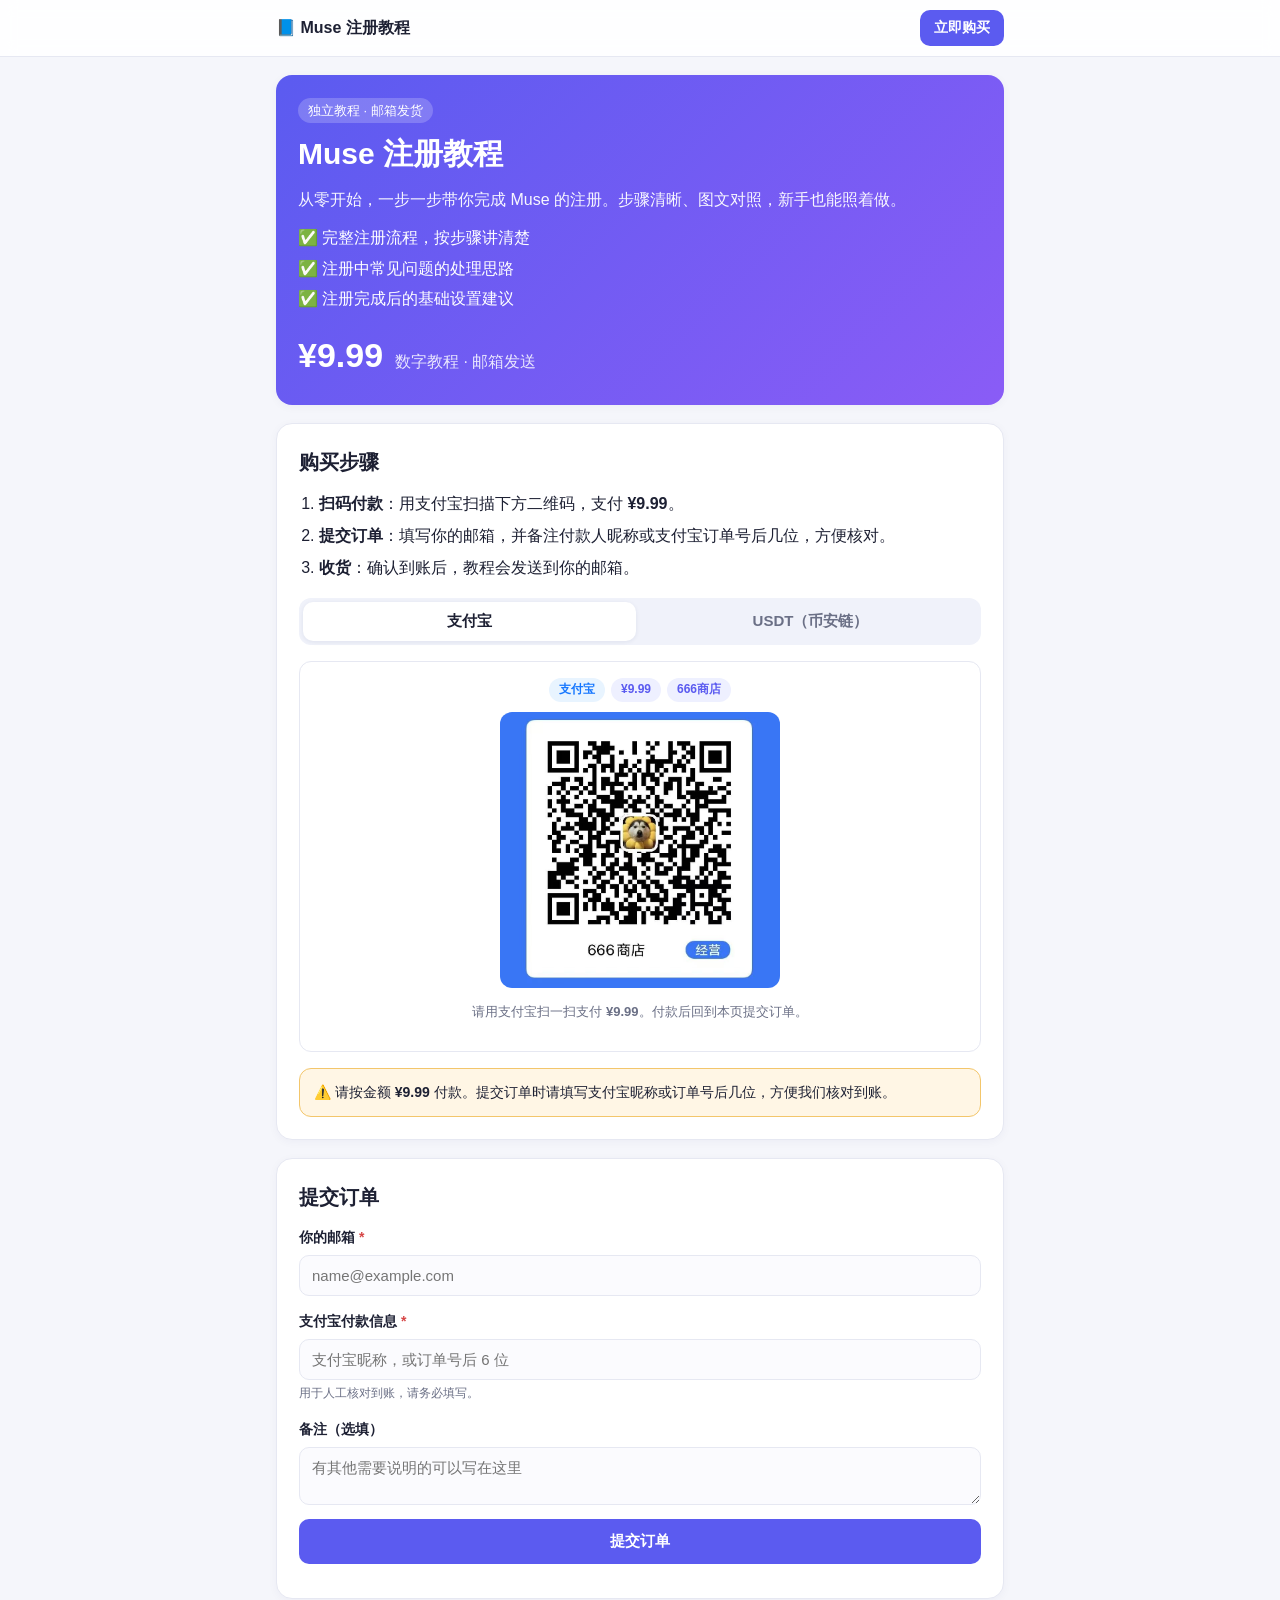
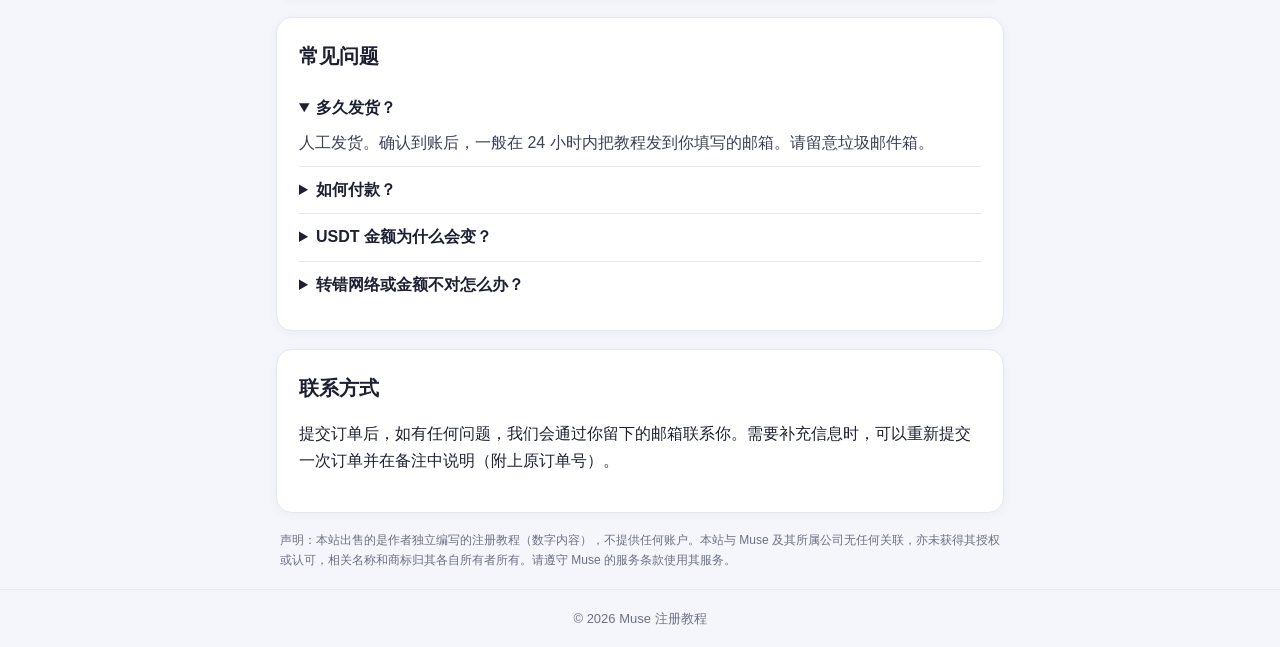
==== all-in-one.html @ d8fc95ab "Add single-file interim page while Pages is stuck" ====
<!doctype html>
<html lang="zh-CN">
<head>
<meta charset="utf-8">
<meta name="viewport" content="width=device-width,initial-scale=1">
<title>Muse 注册教程 · ¥9.99</title>
<meta name="description" content="一份图文并茂的 Muse 注册教程，手把手带你完成注册。支持支付宝与 USDT (BEP20) 付款，邮箱发货。">
<style>
:root{--bg:#f5f6fb;--card:#fff;--ink:#1d2033;--muted:#6b7086;--brand:#5b5bf0;--brand2:#8a5cf6;--line:#e6e8f2;--warn:#fff6e5;--warnline:#f3c66b;--ok:#13a36e;--err:#d64545}
*{box-sizing:border-box}
body{margin:0;font-family:-apple-system,BlinkMacSystemFont,"PingFang SC","Hiragino Sans GB","Microsoft YaHei","Noto Sans SC",sans-serif;background:var(--bg);color:var(--ink);line-height:1.65}
.wrap{max-width:760px;margin:0 auto;padding:0 16px}
.top{position:sticky;top:0;background:rgba(255,255,255,.9);backdrop-filter:blur(8px);border-bottom:1px solid var(--line);z-index:5}
.top .wrap{display:flex;align-items:center;justify-content:space-between;height:56px}
.logo{font-weight:700}
.card{background:var(--card);border:1px solid var(--line);border-radius:16px;padding:22px;margin:18px 0;box-shadow:0 2px 10px rgba(30,35,90,.04)}
.hero{background:linear-gradient(135deg,#5b5bf0 0%,#8a5cf6 100%);color:#fff;border:none}
.hero h1{margin:6px 0 8px;font-size:30px}
.hero .lead{opacity:.95;margin:0 0 12px}
.tag{display:inline-block;background:rgba(255,255,255,.2);padding:2px 10px;border-radius:99px;font-size:13px}
.points{list-style:none;padding:0;margin:0 0 14px}
.points li{margin:4px 0}
.price-row{display:flex;align-items:baseline;gap:12px;flex-wrap:wrap}
.price{font-size:34px;font-weight:800}
.hero .muted{color:rgba(255,255,255,.85)}
h2{font-size:20px;margin:0 0 12px}
.muted{color:var(--muted)}.small{font-size:13px}
.steps{padding-left:20px;margin:0 0 16px}.steps li{margin:6px 0}
.pay{display:grid;grid-template-columns:1fr 1fr;gap:16px}
@media(max-width:620px){.pay{grid-template-columns:1fr}.hero h1{font-size:26px}}
.amount-box,.addr-box{border:1px solid var(--line);border-radius:12px;padding:16px;text-align:center}
.amount{font-size:40px;font-weight:800;color:var(--brand);line-height:1.2;margin:6px 0}
.amount small{font-size:18px;color:var(--ink)}
.net{display:flex;gap:6px;justify-content:center;flex-wrap:wrap;margin-bottom:10px}
.chip{background:#eef0ff;color:var(--brand);border-radius:99px;padding:2px 10px;font-size:12px;font-weight:600}
.chip.bsc{background:#fff4d6;color:#a87400}
.qr{display:flex;justify-content:center;margin:6px 0 10px}
.qr img,.qr svg{width:180px;height:180px;image-rendering:pixelated}
.addr code{display:block;word-break:break-all;background:#f3f4fa;border-radius:8px;padding:8px;font-size:13px;margin-bottom:10px}
.btn{display:inline-block;background:var(--brand);color:#fff;border:none;border-radius:10px;padding:10px 18px;font-size:15px;font-weight:600;cursor:pointer;text-decoration:none}
.btn:hover{filter:brightness(1.08)}.btn:disabled{opacity:.6;cursor:not-allowed}
.btn.small{padding:6px 14px;font-size:14px}.btn.wide{width:100%;padding:13px}
.copy-msg{display:block;font-size:13px;color:var(--ok);min-height:18px;margin-top:6px}
.warn{margin-top:16px;background:var(--warn);border:1px solid var(--warnline);border-radius:12px;padding:12px 14px;font-size:14px}
form label{display:block;margin-bottom:14px;font-weight:600;font-size:14px}
input,textarea{display:block;width:100%;margin-top:6px;padding:11px 12px;border:1px solid var(--line);border-radius:10px;font-size:15px;font-family:inherit;background:#fbfbfe}
input:focus,textarea:focus{outline:none;border-color:var(--brand);box-shadow:0 0 0 3px rgba(91,91,240,.15)}
.req{color:var(--err)}.hint{display:block;font-weight:400;color:var(--muted);font-size:12px;margin-top:4px}
.form-msg{margin-top:12px;font-size:14px}
.form-msg.ok{background:#e9f8f1;border:1px solid #a8e2c8;color:#0d6b48;border-radius:10px;padding:12px}
.form-msg.err{background:#fdeeee;border:1px solid #f1b9b9;color:#9b2c2c;border-radius:10px;padding:12px}
.faq details{border-top:1px solid var(--line);padding:10px 0}
.faq details:first-of-type{border-top:none}
.faq summary{cursor:pointer;font-weight:600}
.faq p{margin:8px 0 0;color:#3c4058}
.disclaimer{font-size:12px;color:var(--muted);margin:18px 4px}
.foot{border-top:1px solid var(--line);padding:18px 0;color:var(--muted);font-size:13px;text-align:center}

.hidden{display:none!important}
.method-tabs{display:flex;gap:8px;margin:0 0 16px;background:#f0f2fa;border-radius:12px;padding:4px}
.method{flex:1;border:none;background:transparent;border-radius:10px;padding:10px 12px;font-size:15px;font-weight:700;color:var(--muted);cursor:pointer;font-family:inherit}
.method.active{background:#fff;color:var(--ink);box-shadow:0 1px 4px rgba(30,35,90,.08)}
.chip.alipay{background:#e8f4ff;color:#1677ff}
.alipay-box{border:1px solid var(--line);border-radius:12px;padding:16px;text-align:center}
.alipay-qr{width:min(280px,86vw);height:auto;border-radius:12px;display:block;margin:8px auto 10px;background:#fff}

</style>
<link rel="icon" href="data:image/svg+xml,<svg xmlns='http://www.w3.org/2000/svg' viewBox='0 0 100 100'><text y='.9em' font-size='90'>📘</text></svg>">
</head>
<body>
<header class="top"><div class="wrap"><span class="logo">📘 Muse 注册教程</span><a href="#buy" class="btn small">立即购买</a></div></header>

<main class="wrap">
  <section class="hero card">
    <div class="hero-text">
      <span class="tag">独立教程 · 邮箱发货</span>
      <h1>Muse 注册教程</h1>
      <p class="lead">从零开始，一步一步带你完成 Muse 的注册。步骤清晰、图文对照，新手也能照着做。</p>
      <ul class="points">
        <li>✅ 完整注册流程，按步骤讲清楚</li>
        <li>✅ 注册中常见问题的处理思路</li>
        <li>✅ 注册完成后的基础设置建议</li>
      </ul>
      <div class="price-row"><span class="price">¥9.99</span><span class="muted">数字教程 · 邮箱发送</span></div>
    </div>
  </section>

  <section id="buy" class="card">
    <h2>购买步骤</h2>
    <ol class="steps" id="stepsUsdt">
      <li><b>转账</b>：用支持 BNB Smart Chain 的钱包，向下方地址转入 <b class="amt-inline">…</b> USDT（BEP20）。</li>
      <li><b>提交订单</b>：填写你的邮箱和转账的交易哈希（Tx Hash）。</li>
      <li><b>收货</b>：确认到账后，教程会发送到你的邮箱。</li>
    </ol>
    <ol class="steps hidden" id="stepsAlipay">
      <li><b>扫码付款</b>：用支付宝扫描下方二维码，支付 <b>¥9.99</b>。</li>
      <li><b>提交订单</b>：填写你的邮箱，并备注付款人昵称或支付宝订单号后几位，方便核对。</li>
      <li><b>收货</b>：确认到账后，教程会发送到你的邮箱。</li>
    </ol>

    <div class="method-tabs" role="tablist" aria-label="支付方式">
      <button type="button" class="method active" data-method="alipay" role="tab" aria-selected="true">支付宝</button>
      <button type="button" class="method" data-method="usdt" role="tab" aria-selected="false">USDT（币安链）</button>
    </div>

    <div id="payAlipay" class="pay-panel">
      <div class="alipay-box">
        <div class="net"><span class="chip alipay">支付宝</span><span class="chip">¥9.99</span><span class="chip">666商店</span></div>
        <img class="alipay-qr" src="[data-uri]" alt="支付宝收款二维码 · 666商店" width="320" height="315">
        <p class="muted small">请用支付宝扫一扫支付 <b>¥9.99</b>。付款后回到本页提交订单。</p>
      </div>
      <div class="warn">
        ⚠️ 请按金额 <b>¥9.99</b> 付款。提交订单时请填写支付宝昵称或订单号后几位，方便我们核对到账。
      </div>
    </div>

    <div id="payUsdt" class="pay-panel hidden">
      <div class="pay">
        <div class="amount-box">
          <div class="muted">应付金额</div>
          <div class="amount"><span id="usdt">…</span> <small>USDT</small></div>
          <div class="muted small" id="rateNote">正在获取实时汇率…</div>
        </div>
        <div class="addr-box">
          <div class="net"><span class="chip">USDT</span><span class="chip bsc">BNB Smart Chain (BEP20)</span></div>
          <div id="qr" class="qr" aria-label="收款地址二维码"></div>
          <div class="addr"><code id="addr"></code></div>
          <button id="copyBtn" class="btn">复制地址</button>
          <span id="copyMsg" class="copy-msg" role="status"></span>
        </div>
      </div>
      <div class="warn">
        ⚠️ <b>只支持 USDT（BEP20 / BSC 链）</b>。请勿通过以太坊 ERC20、波场 TRC20 等其他网络转账，也不要转入其他币种，否则资金将无法找回。转账前请仔细核对地址。
      </div>
    </div>
  </section>

  <section id="order" class="card">
    <h2>提交订单</h2>
    <form id="orderForm" novalidate>
      <label>你的邮箱 <span class="req">*</span>
        <input type="email" id="email" required placeholder="name@example.com" autocomplete="email">
      </label>
      <label id="txLabel">交易哈希 Tx Hash <span class="req">*</span>
        <input type="text" id="tx" required placeholder="0x 开头，共 66 位" autocomplete="off" spellcheck="false">
        <span class="hint">在钱包的转账记录里可以找到，或在 bscscan.com 查询。</span>
      </label>
      <label id="alipayNoteLabel" class="hidden">支付宝付款信息 <span class="req">*</span>
        <input type="text" id="alipayInfo" placeholder="支付宝昵称，或订单号后 6 位" autocomplete="off" maxlength="80">
        <span class="hint">用于人工核对到账，请务必填写。</span>
      </label>
      <label>备注（选填）
        <textarea id="note" rows="2" maxlength="300" placeholder="有其他需要说明的可以写在这里"></textarea>
      </label>
      <button type="submit" id="submitBtn" class="btn wide">提交订单</button>
      <div id="formMsg" class="form-msg" role="status"></div>
    </form>
  </section>

  <section class="card faq">
    <h2>常见问题</h2>
    <details open><summary>多久发货？</summary><p>人工发货。确认到账后，一般在 24 小时内把教程发到你填写的邮箱。请留意垃圾邮件箱。</p></details>
    <details><summary>如何付款？</summary><p>可选支付宝扫码支付 ¥9.99，或使用支持 BNB Smart Chain 的钱包转 USDT（BSC / BEP20）。付款后回到本页提交订单。</p></details>
    <details><summary>USDT 金额为什么会变？</summary><p>售价固定为 ¥9.99，USDT 数量按实时汇率换算并向上取整到 0.01。请以页面显示的数量为准。</p></details>
    <details><summary>转错网络或金额不对怎么办？</summary><p>非 BEP20 网络的 USDT 转账无法到账，请务必核对网络。金额不足的订单不会发货，可在备注里说明后补差额。支付宝请按 ¥9.99 付款。</p></details>
  </section>

  <section class="card contact">
    <h2>联系方式</h2>
    <p>提交订单后，如有任何问题，我们会通过你留下的邮箱联系你。需要补充信息时，可以重新提交一次订单并在备注中说明（附上原订单号）。</p>
  </section>

  <p class="disclaimer">声明：本站出售的是作者独立编写的注册教程（数字内容），不提供任何账户。本站与 Muse 及其所属公司无任何关联，亦未获得其授权或认可，相关名称和商标归其各自所有者所有。请遵守 Muse 的服务条款使用其服务。</p>
</main>

<footer class="foot"><div class="wrap">© <span id="yr"></span> Muse 注册教程</div></footer>

<script>
//---------------------------------------------------------------------
//
// QR Code Generator for JavaScript
//
// Copyright (c) 2009 Kazuhiko Arase
//
// URL: http://www.d-project.com/
//
// Licensed under the MIT license:
//  http://www.opensource.org/licenses/mit-license.php
//
// The word 'QR Code' is registered trademark of
// DENSO WAVE INCORPORATED
//  http://www.denso-wave.com/qrcode/faqpatent-e.html
//
//---------------------------------------------------------------------

var qrcode = function() {

  //---------------------------------------------------------------------
  // qrcode
  //---------------------------------------------------------------------

  /**
   * qrcode
   * @param typeNumber 1 to 40
   * @param errorCorrectionLevel 'L','M','Q','H'
   */
  var qrcode = function(typeNumber, errorCorrectionLevel) {

    var PAD0 = 0xEC;
    var PAD1 = 0x11;

    var _typeNumber = typeNumber;
    var _errorCorrectionLevel = QRErrorCorrectionLevel[errorCorrectionLevel];
    var _modules = null;
    var _moduleCount = 0;
    var _dataCache = null;
    var _dataList = [];

    var _this = {};

    var makeImpl = function(test, maskPattern) {

      _moduleCount = _typeNumber * 4 + 17;
      _modules = function(moduleCount) {
        var modules = new Array(moduleCount);
        for (var row = 0; row < moduleCount; row += 1) {
          modules[row] = new Array(moduleCount);
          for (var col = 0; col < moduleCount; col += 1) {
            modules[row][col] = null;
          }
        }
        return modules;
      }(_moduleCount);

      setupPositionProbePattern(0, 0);
      setupPositionProbePattern(_moduleCount - 7, 0);
      setupPositionProbePattern(0, _moduleCount - 7);
      setupPositionAdjustPattern();
      setupTimingPattern();
      setupTypeInfo(test, maskPattern);

      if (_typeNumber >= 7) {
        setupTypeNumber(test);
      }

      if (_dataCache == null) {
        _dataCache = createData(_typeNumber, _errorCorrectionLevel, _dataList);
      }

      mapData(_dataCache, maskPattern);
    };

    var setupPositionProbePattern = function(row, col) {

      for (var r = -1; r <= 7; r += 1) {

        if (row + r <= -1 || _moduleCount <= row + r) continue;

        for (var c = -1; c <= 7; c += 1) {

          if (col + c <= -1 || _moduleCount <= col + c) continue;

          if ( (0 <= r && r <= 6 && (c == 0 || c == 6) )
              || (0 <= c && c <= 6 && (r == 0 || r == 6) )
              || (2 <= r && r <= 4 && 2 <= c && c <= 4) ) {
            _modules[row + r][col + c] = true;
          } else {
            _modules[row + r][col + c] = false;
          }
        }
      }
    };

    var getBestMaskPattern = function() {

      var minLostPoint = 0;
      var pattern = 0;

      for (var i = 0; i < 8; i += 1) {

        makeImpl(true, i);

        var lostPoint = QRUtil.getLostPoint(_this);

        if (i == 0 || minLostPoint > lostPoint) {
          minLostPoint = lostPoint;
          pattern = i;
        }
      }

      return pattern;
    };

    var setupTimingPattern = function() {

      for (var r = 8; r < _moduleCount - 8; r += 1) {
        if (_modules[r][6] != null) {
          continue;
        }
        _modules[r][6] = (r % 2 == 0);
      }

      for (var c = 8; c < _moduleCount - 8; c += 1) {
        if (_modules[6][c] != null) {
          continue;
        }
        _modules[6][c] = (c % 2 == 0);
      }
    };

    var setupPositionAdjustPattern = function() {

      var pos = QRUtil.getPatternPosition(_typeNumber);

      for (var i = 0; i < pos.length; i += 1) {

        for (var j = 0; j < pos.length; j += 1) {

          var row = pos[i];
          var col = pos[j];

          if (_modules[row][col] != null) {
            continue;
          }

          for (var r = -2; r <= 2; r += 1) {

            for (var c = -2; c <= 2; c += 1) {

              if (r == -2 || r == 2 || c == -2 || c == 2
                  || (r == 0 && c == 0) ) {
                _modules[row + r][col + c] = true;
              } else {
                _modules[row + r][col + c] = false;
              }
            }
          }
        }
      }
    };

    var setupTypeNumber = function(test) {

      var bits = QRUtil.getBCHTypeNumber(_typeNumber);

      for (var i = 0; i < 18; i += 1) {
        var mod = (!test && ( (bits >> i) & 1) == 1);
        _modules[Math.floor(i / 3)][i % 3 + _moduleCount - 8 - 3] = mod;
      }

      for (var i = 0; i < 18; i += 1) {
        var mod = (!test && ( (bits >> i) & 1) == 1);
        _modules[i % 3 + _moduleCount - 8 - 3][Math.floor(i / 3)] = mod;
      }
    };

    var setupTypeInfo = function(test, maskPattern) {

      var data = (_errorCorrectionLevel << 3) | maskPattern;
      var bits = QRUtil.getBCHTypeInfo(data);

      // vertical
      for (var i = 0; i < 15; i += 1) {

        var mod = (!test && ( (bits >> i) & 1) == 1);

        if (i < 6) {
          _modules[i][8] = mod;
        } else if (i < 8) {
          _modules[i + 1][8] = mod;
        } else {
          _modules[_moduleCount - 15 + i][8] = mod;
        }
      }

      // horizontal
      for (var i = 0; i < 15; i += 1) {

        var mod = (!test && ( (bits >> i) & 1) == 1);

        if (i < 8) {
          _modules[8][_moduleCount - i - 1] = mod;
        } else if (i < 9) {
          _modules[8][15 - i - 1 + 1] = mod;
        } else {
          _modules[8][15 - i - 1] = mod;
        }
      }

      // fixed module
      _modules[_moduleCount - 8][8] = (!test);
    };

    var mapData = function(data, maskPattern) {

      var inc = -1;
      var row = _moduleCount - 1;
      var bitIndex = 7;
      var byteIndex = 0;
      var maskFunc = QRUtil.getMaskFunction(maskPattern);

      for (var col = _moduleCount - 1; col > 0; col -= 2) {

        if (col == 6) col -= 1;

        while (true) {

          for (var c = 0; c < 2; c += 1) {

            if (_modules[row][col - c] == null) {

              var dark = false;

              if (byteIndex < data.length) {
                dark = ( ( (data[byteIndex] >>> bitIndex) & 1) == 1);
              }

              var mask = maskFunc(row, col - c);

              if (mask) {
                dark = !dark;
              }

              _modules[row][col - c] = dark;
              bitIndex -= 1;

              if (bitIndex == -1) {
                byteIndex += 1;
                bitIndex = 7;
              }
            }
          }

          row += inc;

          if (row < 0 || _moduleCount <= row) {
            row -= inc;
            inc = -inc;
            break;
          }
        }
      }
    };

    var createBytes = function(buffer, rsBlocks) {

      var offset = 0;

      var maxDcCount = 0;
      var maxEcCount = 0;

      var dcdata = new Array(rsBlocks.length);
      var ecdata = new Array(rsBlocks.length);

      for (var r = 0; r < rsBlocks.length; r += 1) {

        var dcCount = rsBlocks[r].dataCount;
        var ecCount = rsBlocks[r].totalCount - dcCount;

        maxDcCount = Math.max(maxDcCount, dcCount);
        maxEcCount = Math.max(maxEcCount, ecCount);

        dcdata[r] = new Array(dcCount);

        for (var i = 0; i < dcdata[r].length; i += 1) {
          dcdata[r][i] = 0xff & buffer.getBuffer()[i + offset];
        }
        offset += dcCount;

        var rsPoly = QRUtil.getErrorCorrectPolynomial(ecCount);
        var rawPoly = qrPolynomial(dcdata[r], rsPoly.getLength() - 1);

        var modPoly = rawPoly.mod(rsPoly);
        ecdata[r] = new Array(rsPoly.getLength() - 1);
        for (var i = 0; i < ecdata[r].length; i += 1) {
          var modIndex = i + modPoly.getLength() - ecdata[r].length;
          ecdata[r][i] = (modIndex >= 0)? modPoly.getAt(modIndex) : 0;
        }
      }

      var totalCodeCount = 0;
      for (var i = 0; i < rsBlocks.length; i += 1) {
        totalCodeCount += rsBlocks[i].totalCount;
      }

      var data = new Array(totalCodeCount);
      var index = 0;

      for (var i = 0; i < maxDcCount; i += 1) {
        for (var r = 0; r < rsBlocks.length; r += 1) {
          if (i < dcdata[r].length) {
            data[index] = dcdata[r][i];
            index += 1;
          }
        }
      }

      for (var i = 0; i < maxEcCount; i += 1) {
        for (var r = 0; r < rsBlocks.length; r += 1) {
          if (i < ecdata[r].length) {
            data[index] = ecdata[r][i];
            index += 1;
          }
        }
      }

      return data;
    };

    var createData = function(typeNumber, errorCorrectionLevel, dataList) {

      var rsBlocks = QRRSBlock.getRSBlocks(typeNumber, errorCorrectionLevel);

      var buffer = qrBitBuffer();

      for (var i = 0; i < dataList.length; i += 1) {
        var data = dataList[i];
        buffer.put(data.getMode(), 4);
        buffer.put(data.getLength(), QRUtil.getLengthInBits(data.getMode(), typeNumber) );
        data.write(buffer);
      }

      // calc num max data.
      var totalDataCount = 0;
      for (var i = 0; i < rsBlocks.length; i += 1) {
        totalDataCount += rsBlocks[i].dataCount;
      }

      if (buffer.getLengthInBits() > totalDataCount * 8) {
        throw 'code length overflow. ('
          + buffer.getLengthInBits()
          + '>'
          + totalDataCount * 8
          + ')';
      }

      // end code
      if (buffer.getLengthInBits() + 4 <= totalDataCount * 8) {
        buffer.put(0, 4);
      }

      // padding
      while (buffer.getLengthInBits() % 8 != 0) {
        buffer.putBit(false);
      }

      // padding
      while (true) {

        if (buffer.getLengthInBits() >= totalDataCount * 8) {
          break;
        }
        buffer.put(PAD0, 8);

        if (buffer.getLengthInBits() >= totalDataCount * 8) {
          break;
        }
        buffer.put(PAD1, 8);
      }

      return createBytes(buffer, rsBlocks);
    };

    _this.addData = function(data, mode) {

      mode = mode || 'Byte';

      var newData = null;

      switch(mode) {
      case 'Numeric' :
        newData = qrNumber(data);
        break;
      case 'Alphanumeric' :
        newData = qrAlphaNum(data);
        break;
      case 'Byte' :
        newData = qr8BitByte(data);
        break;
      case 'Kanji' :
        newData = qrKanji(data);
        break;
      default :
        throw 'mode:' + mode;
      }

      _dataList.push(newData);
      _dataCache = null;
    };

    _this.isDark = function(row, col) {
      if (row < 0 || _moduleCount <= row || col < 0 || _moduleCount <= col) {
        throw row + ',' + col;
      }
      return _modules[row][col];
    };

    _this.getModuleCount = function() {
      return _moduleCount;
    };

    _this.make = function() {
      if (_typeNumber < 1) {
        var typeNumber = 1;

        for (; typeNumber < 40; typeNumber++) {
          var rsBlocks = QRRSBlock.getRSBlocks(typeNumber, _errorCorrectionLevel);
          var buffer = qrBitBuffer();

          for (var i = 0; i < _dataList.length; i++) {
            var data = _dataList[i];
            buffer.put(data.getMode(), 4);
            buffer.put(data.getLength(), QRUtil.getLengthInBits(data.getMode(), typeNumber) );
            data.write(buffer);
          }

          var totalDataCount = 0;
          for (var i = 0; i < rsBlocks.length; i++) {
            totalDataCount += rsBlocks[i].dataCount;
          }

          if (buffer.getLengthInBits() <= totalDataCount * 8) {
            break;
          }
        }

        _typeNumber = typeNumber;
      }

      makeImpl(false, getBestMaskPattern() );
    };

    _this.createTableTag = function(cellSize, margin) {

      cellSize = cellSize || 2;
      margin = (typeof margin == 'undefined')? cellSize * 4 : margin;

      var qrHtml = '';

      qrHtml += '<table style="';
      qrHtml += ' border-width: 0px; border-style: none;';
      qrHtml += ' border-collapse: collapse;';
      qrHtml += ' padding: 0px; margin: ' + margin + 'px;';
      qrHtml += '">';
      qrHtml += '<tbody>';

      for (var r = 0; r < _this.getModuleCount(); r += 1) {

        qrHtml += '<tr>';

        for (var c = 0; c < _this.getModuleCount(); c += 1) {
          qrHtml += '<td style="';
          qrHtml += ' border-width: 0px; border-style: none;';
          qrHtml += ' border-collapse: collapse;';
          qrHtml += ' padding: 0px; margin: 0px;';
          qrHtml += ' width: ' + cellSize + 'px;';
          qrHtml += ' height: ' + cellSize + 'px;';
          qrHtml += ' background-color: ';
          qrHtml += _this.isDark(r, c)? '#000000' : '#ffffff';
          qrHtml += ';';
          qrHtml += '"/>';
        }

        qrHtml += '</tr>';
      }

      qrHtml += '</tbody>';
      qrHtml += '</table>';

      return qrHtml;
    };

    _this.createSvgTag = function(cellSize, margin, alt, title) {

      var opts = {};
      if (typeof arguments[0] == 'object') {
        // Called by options.
        opts = arguments[0];
        // overwrite cellSize and margin.
        cellSize = opts.cellSize;
        margin = opts.margin;
        alt = opts.alt;
        title = opts.title;
      }

      cellSize = cellSize || 2;
      margin = (typeof margin == 'undefined')? cellSize * 4 : margin;

      // Compose alt property surrogate
      alt = (typeof alt === 'string') ? {text: alt} : alt || {};
      alt.text = alt.text || null;
      alt.id = (alt.text) ? alt.id || 'qrcode-description' : null;

      // Compose title property surrogate
      title = (typeof title === 'string') ? {text: title} : title || {};
      title.text = title.text || null;
      title.id = (title.text) ? title.id || 'qrcode-title' : null;

      var size = _this.getModuleCount() * cellSize + margin * 2;
      var c, mc, r, mr, qrSvg='', rect;

      rect = 'l' + cellSize + ',0 0,' + cellSize +
        ' -' + cellSize + ',0 0,-' + cellSize + 'z ';

      qrSvg += '<svg version="1.1" xmlns="http://www.w3.org/2000/svg"';
      qrSvg += !opts.scalable ? ' width="' + size + 'px" height="' + size + 'px"' : '';
      qrSvg += ' viewBox="0 0 ' + size + ' ' + size + '" ';
      qrSvg += ' preserveAspectRatio="xMinYMin meet"';
      qrSvg += (title.text || alt.text) ? ' role="img" aria-labelledby="' +
          escapeXml([title.id, alt.id].join(' ').trim() ) + '"' : '';
      qrSvg += '>';
      qrSvg += (title.text) ? '<title id="' + escapeXml(title.id) + '">' +
          escapeXml(title.text) + '</title>' : '';
      qrSvg += (alt.text) ? '<description id="' + escapeXml(alt.id) + '">' +
          escapeXml(alt.text) + '</description>' : '';
      qrSvg += '<rect width="100%" height="100%" fill="white" cx="0" cy="0"/>';
      qrSvg += '<path d="';

      for (r = 0; r < _this.getModuleCount(); r += 1) {
        mr = r * cellSize + margin;
        for (c = 0; c < _this.getModuleCount(); c += 1) {
          if (_this.isDark(r, c) ) {
            mc = c*cellSize+margin;
            qrSvg += 'M' + mc + ',' + mr + rect;
          }
        }
      }

      qrSvg += '" stroke="transparent" fill="black"/>';
      qrSvg += '</svg>';

      return qrSvg;
    };

    _this.createDataURL = function(cellSize, margin) {

      cellSize = cellSize || 2;
      margin = (typeof margin == 'undefined')? cellSize * 4 : margin;

      var size = _this.getModuleCount() * cellSize + margin * 2;
      var min = margin;
      var max = size - margin;

      return createDataURL(size, size, function(x, y) {
        if (min <= x && x < max && min <= y && y < max) {
          var c = Math.floor( (x - min) / cellSize);
          var r = Math.floor( (y - min) / cellSize);
          return _this.isDark(r, c)? 0 : 1;
        } else {
          return 1;
        }
      } );
    };

    _this.createImgTag = function(cellSize, margin, alt) {

      cellSize = cellSize || 2;
      margin = (typeof margin == 'undefined')? cellSize * 4 : margin;

      var size = _this.getModuleCount() * cellSize + margin * 2;

      var img = '';
      img += '<img';
      img += '\u0020src="';
      img += _this.createDataURL(cellSize, margin);
      img += '"';
      img += '\u0020width="';
      img += size;
      img += '"';
      img += '\u0020height="';
      img += size;
      img += '"';
      if (alt) {
        img += '\u0020alt="';
        img += escapeXml(alt);
        img += '"';
      }
      img += '/>';

      return img;
    };

    var escapeXml = function(s) {
      var escaped = '';
      for (var i = 0; i < s.length; i += 1) {
        var c = s.charAt(i);
        switch(c) {
        case '<': escaped += '&lt;'; break;
        case '>': escaped += '&gt;'; break;
        case '&': escaped += '&amp;'; break;
        case '"': escaped += '&quot;'; break;
        default : escaped += c; break;
        }
      }
      return escaped;
    };

    var _createHalfASCII = function(margin) {
      var cellSize = 1;
      margin = (typeof margin == 'undefined')? cellSize * 2 : margin;

      var size = _this.getModuleCount() * cellSize + margin * 2;
      var min = margin;
      var max = size - margin;

      var y, x, r1, r2, p;

      var blocks = {
        '██': '█',
        '█ ': '▀',
        ' █': '▄',
        '  ': ' '
      };

      var blocksLastLineNoMargin = {
        '██': '▀',
        '█ ': '▀',
        ' █': ' ',
        '  ': ' '
      };

      var ascii = '';
      for (y = 0; y < size; y += 2) {
        r1 = Math.floor((y - min) / cellSize);
        r2 = Math.floor((y + 1 - min) / cellSize);
        for (x = 0; x < size; x += 1) {
          p = '█';

          if (min <= x && x < max && min <= y && y < max && _this.isDark(r1, Math.floor((x - min) / cellSize))) {
            p = ' ';
          }

          if (min <= x && x < max && min <= y+1 && y+1 < max && _this.isDark(r2, Math.floor((x - min) / cellSize))) {
            p += ' ';
          }
          else {
            p += '█';
          }

          // Output 2 characters per pixel, to create full square. 1 character per pixels gives only half width of square.
          ascii += (margin < 1 && y+1 >= max) ? blocksLastLineNoMargin[p] : blocks[p];
        }

        ascii += '\n';
      }

      if (size % 2 && margin > 0) {
        return ascii.substring(0, ascii.length - size - 1) + Array(size+1).join('▀');
      }

      return ascii.substring(0, ascii.length-1);
    };

    _this.createASCII = function(cellSize, margin) {
      cellSize = cellSize || 1;

      if (cellSize < 2) {
        return _createHalfASCII(margin);
      }

      cellSize -= 1;
      margin = (typeof margin == 'undefined')? cellSize * 2 : margin;

      var size = _this.getModuleCount() * cellSize + margin * 2;
      var min = margin;
      var max = size - margin;

      var y, x, r, p;

      var white = Array(cellSize+1).join('██');
      var black = Array(cellSize+1).join('  ');

      var ascii = '';
      var line = '';
      for (y = 0; y < size; y += 1) {
        r = Math.floor( (y - min) / cellSize);
        line = '';
        for (x = 0; x < size; x += 1) {
          p = 1;

          if (min <= x && x < max && min <= y && y < max && _this.isDark(r, Math.floor((x - min) / cellSize))) {
            p = 0;
          }

          // Output 2 characters per pixel, to create full square. 1 character per pixels gives only half width of square.
          line += p ? white : black;
        }

        for (r = 0; r < cellSize; r += 1) {
          ascii += line + '\n';
        }
      }

      return ascii.substring(0, ascii.length-1);
    };

    _this.renderTo2dContext = function(context, cellSize) {
      cellSize = cellSize || 2;
      var length = _this.getModuleCount();
      for (var row = 0; row < length; row++) {
        for (var col = 0; col < length; col++) {
          context.fillStyle = _this.isDark(row, col) ? 'black' : 'white';
          context.fillRect(row * cellSize, col * cellSize, cellSize, cellSize);
        }
      }
    }

    return _this;
  };

  //---------------------------------------------------------------------
  // qrcode.stringToBytes
  //---------------------------------------------------------------------

  qrcode.stringToBytesFuncs = {
    'default' : function(s) {
      var bytes = [];
      for (var i = 0; i < s.length; i += 1) {
        var c = s.charCodeAt(i);
        bytes.push(c & 0xff);
      }
      return bytes;
    }
  };

  qrcode.stringToBytes = qrcode.stringToBytesFuncs['default'];

  //---------------------------------------------------------------------
  // qrcode.createStringToBytes
  //---------------------------------------------------------------------

  /**
   * @param unicodeData base64 string of byte array.
   * [16bit Unicode],[16bit Bytes], ...
   * @param numChars
   */
  qrcode.createStringToBytes = function(unicodeData, numChars) {

    // create conversion map.

    var unicodeMap = function() {

      var bin = base64DecodeInputStream(unicodeData);
      var read = function() {
        var b = bin.read();
        if (b == -1) throw 'eof';
        return b;
      };

      var count = 0;
      var unicodeMap = {};
      while (true) {
        var b0 = bin.read();
        if (b0 == -1) break;
        var b1 = read();
        var b2 = read();
        var b3 = read();
        var k = String.fromCharCode( (b0 << 8) | b1);
        var v = (b2 << 8) | b3;
        unicodeMap[k] = v;
        count += 1;
      }
      if (count != numChars) {
        throw count + ' != ' + numChars;
      }

      return unicodeMap;
    }();

    var unknownChar = '?'.charCodeAt(0);

    return function(s) {
      var bytes = [];
      for (var i = 0; i < s.length; i += 1) {
        var c = s.charCodeAt(i);
        if (c < 128) {
          bytes.push(c);
        } else {
          var b = unicodeMap[s.charAt(i)];
          if (typeof b == 'number') {
            if ( (b & 0xff) == b) {
              // 1byte
              bytes.push(b);
            } else {
              // 2bytes
              bytes.push(b >>> 8);
              bytes.push(b & 0xff);
            }
          } else {
            bytes.push(unknownChar);
          }
        }
      }
      return bytes;
    };
  };

  //---------------------------------------------------------------------
  // QRMode
  //---------------------------------------------------------------------

  var QRMode = {
    MODE_NUMBER :    1 << 0,
    MODE_ALPHA_NUM : 1 << 1,
    MODE_8BIT_BYTE : 1 << 2,
    MODE_KANJI :     1 << 3
  };

  //---------------------------------------------------------------------
  // QRErrorCorrectionLevel
  //---------------------------------------------------------------------

  var QRErrorCorrectionLevel = {
    L : 1,
    M : 0,
    Q : 3,
    H : 2
  };

  //---------------------------------------------------------------------
  // QRMaskPattern
  //---------------------------------------------------------------------

  var QRMaskPattern = {
    PATTERN000 : 0,
    PATTERN001 : 1,
    PATTERN010 : 2,
    PATTERN011 : 3,
    PATTERN100 : 4,
    PATTERN101 : 5,
    PATTERN110 : 6,
    PATTERN111 : 7
  };

  //---------------------------------------------------------------------
  // QRUtil
  //---------------------------------------------------------------------

  var QRUtil = function() {

    var PATTERN_POSITION_TABLE = [
      [],
      [6, 18],
      [6, 22],
      [6, 26],
      [6, 30],
      [6, 34],
      [6, 22, 38],
      [6, 24, 42],
      [6, 26, 46],
      [6, 28, 50],
      [6, 30, 54],
      [6, 32, 58],
      [6, 34, 62],
      [6, 26, 46, 66],
      [6, 26, 48, 70],
      [6, 26, 50, 74],
      [6, 30, 54, 78],
      [6, 30, 56, 82],
      [6, 30, 58, 86],
      [6, 34, 62, 90],
      [6, 28, 50, 72, 94],
      [6, 26, 50, 74, 98],
      [6, 30, 54, 78, 102],
      [6, 28, 54, 80, 106],
      [6, 32, 58, 84, 110],
      [6, 30, 58, 86, 114],
      [6, 34, 62, 90, 118],
      [6, 26, 50, 74, 98, 122],
      [6, 30, 54, 78, 102, 126],
      [6, 26, 52, 78, 104, 130],
      [6, 30, 56, 82, 108, 134],
      [6, 34, 60, 86, 112, 138],
      [6, 30, 58, 86, 114, 142],
      [6, 34, 62, 90, 118, 146],
      [6, 30, 54, 78, 102, 126, 150],
      [6, 24, 50, 76, 102, 128, 154],
      [6, 28, 54, 80, 106, 132, 158],
      [6, 32, 58, 84, 110, 136, 162],
      [6, 26, 54, 82, 110, 138, 166],
      [6, 30, 58, 86, 114, 142, 170]
    ];
    var G15 = (1 << 10) | (1 << 8) | (1 << 5) | (1 << 4) | (1 << 2) | (1 << 1) | (1 << 0);
    var G18 = (1 << 12) | (1 << 11) | (1 << 10) | (1 << 9) | (1 << 8) | (1 << 5) | (1 << 2) | (1 << 0);
    var G15_MASK = (1 << 14) | (1 << 12) | (1 << 10) | (1 << 4) | (1 << 1);

    var _this = {};

    var getBCHDigit = function(data) {
      var digit = 0;
      while (data != 0) {
        digit += 1;
        data >>>= 1;
      }
      return digit;
    };

    _this.getBCHTypeInfo = function(data) {
      var d = data << 10;
      while (getBCHDigit(d) - getBCHDigit(G15) >= 0) {
        d ^= (G15 << (getBCHDigit(d) - getBCHDigit(G15) ) );
      }
      return ( (data << 10) | d) ^ G15_MASK;
    };

    _this.getBCHTypeNumber = function(data) {
      var d = data << 12;
      while (getBCHDigit(d) - getBCHDigit(G18) >= 0) {
        d ^= (G18 << (getBCHDigit(d) - getBCHDigit(G18) ) );
      }
      return (data << 12) | d;
    };

    _this.getPatternPosition = function(typeNumber) {
      return PATTERN_POSITION_TABLE[typeNumber - 1];
    };

    _this.getMaskFunction = function(maskPattern) {

      switch (maskPattern) {

      case QRMaskPattern.PATTERN000 :
        return function(i, j) { return (i + j) % 2 == 0; };
      case QRMaskPattern.PATTERN001 :
        return function(i, j) { return i % 2 == 0; };
      case QRMaskPattern.PATTERN010 :
        return function(i, j) { return j % 3 == 0; };
      case QRMaskPattern.PATTERN011 :
        return function(i, j) { return (i + j) % 3 == 0; };
      case QRMaskPattern.PATTERN100 :
        return function(i, j) { return (Math.floor(i / 2) + Math.floor(j / 3) ) % 2 == 0; };
      case QRMaskPattern.PATTERN101 :
        return function(i, j) { return (i * j) % 2 + (i * j) % 3 == 0; };
      case QRMaskPattern.PATTERN110 :
        return function(i, j) { return ( (i * j) % 2 + (i * j) % 3) % 2 == 0; };
      case QRMaskPattern.PATTERN111 :
        return function(i, j) { return ( (i * j) % 3 + (i + j) % 2) % 2 == 0; };

      default :
        throw 'bad maskPattern:' + maskPattern;
      }
    };

    _this.getErrorCorrectPolynomial = function(errorCorrectLength) {
      var a = qrPolynomial([1], 0);
      for (var i = 0; i < errorCorrectLength; i += 1) {
        a = a.multiply(qrPolynomial([1, QRMath.gexp(i)], 0) );
      }
      return a;
    };

    _this.getLengthInBits = function(mode, type) {

      if (1 <= type && type < 10) {

        // 1 - 9

        switch(mode) {
        case QRMode.MODE_NUMBER    : return 10;
        case QRMode.MODE_ALPHA_NUM : return 9;
        case QRMode.MODE_8BIT_BYTE : return 8;
        case QRMode.MODE_KANJI     : return 8;
        default :
          throw 'mode:' + mode;
        }

      } else if (type < 27) {

        // 10 - 26

        switch(mode) {
        case QRMode.MODE_NUMBER    : return 12;
        case QRMode.MODE_ALPHA_NUM : return 11;
        case QRMode.MODE_8BIT_BYTE : return 16;
        case QRMode.MODE_KANJI     : return 10;
        default :
          throw 'mode:' + mode;
        }

      } else if (type < 41) {

        // 27 - 40

        switch(mode) {
        case QRMode.MODE_NUMBER    : return 14;
        case QRMode.MODE_ALPHA_NUM : return 13;
        case QRMode.MODE_8BIT_BYTE : return 16;
        case QRMode.MODE_KANJI     : return 12;
        default :
          throw 'mode:' + mode;
        }

      } else {
        throw 'type:' + type;
      }
    };

    _this.getLostPoint = function(qrcode) {

      var moduleCount = qrcode.getModuleCount();

      var lostPoint = 0;

      // LEVEL1

      for (var row = 0; row < moduleCount; row += 1) {
        for (var col = 0; col < moduleCount; col += 1) {

          var sameCount = 0;
          var dark = qrcode.isDark(row, col);

          for (var r = -1; r <= 1; r += 1) {

            if (row + r < 0 || moduleCount <= row + r) {
              continue;
            }

            for (var c = -1; c <= 1; c += 1) {

              if (col + c < 0 || moduleCount <= col + c) {
                continue;
              }

              if (r == 0 && c == 0) {
                continue;
              }

              if (dark == qrcode.isDark(row + r, col + c) ) {
                sameCount += 1;
              }
            }
          }

          if (sameCount > 5) {
            lostPoint += (3 + sameCount - 5);
          }
        }
      };

      // LEVEL2

      for (var row = 0; row < moduleCount - 1; row += 1) {
        for (var col = 0; col < moduleCount - 1; col += 1) {
          var count = 0;
          if (qrcode.isDark(row, col) ) count += 1;
          if (qrcode.isDark(row + 1, col) ) count += 1;
          if (qrcode.isDark(row, col + 1) ) count += 1;
          if (qrcode.isDark(row + 1, col + 1) ) count += 1;
          if (count == 0 || count == 4) {
            lostPoint += 3;
          }
        }
      }

      // LEVEL3

      for (var row = 0; row < moduleCount; row += 1) {
        for (var col = 0; col < moduleCount - 6; col += 1) {
          if (qrcode.isDark(row, col)
              && !qrcode.isDark(row, col + 1)
              &&  qrcode.isDark(row, col + 2)
              &&  qrcode.isDark(row, col + 3)
              &&  qrcode.isDark(row, col + 4)
              && !qrcode.isDark(row, col + 5)
              &&  qrcode.isDark(row, col + 6) ) {
            lostPoint += 40;
          }
        }
      }

      for (var col = 0; col < moduleCount; col += 1) {
        for (var row = 0; row < moduleCount - 6; row += 1) {
          if (qrcode.isDark(row, col)
              && !qrcode.isDark(row + 1, col)
              &&  qrcode.isDark(row + 2, col)
              &&  qrcode.isDark(row + 3, col)
              &&  qrcode.isDark(row + 4, col)
              && !qrcode.isDark(row + 5, col)
              &&  qrcode.isDark(row + 6, col) ) {
            lostPoint += 40;
          }
        }
      }

      // LEVEL4

      var darkCount = 0;

      for (var col = 0; col < moduleCount; col += 1) {
        for (var row = 0; row < moduleCount; row += 1) {
          if (qrcode.isDark(row, col) ) {
            darkCount += 1;
          }
        }
      }

      var ratio = Math.abs(100 * darkCount / moduleCount / moduleCount - 50) / 5;
      lostPoint += ratio * 10;

      return lostPoint;
    };

    return _this;
  }();

  //---------------------------------------------------------------------
  // QRMath
  //---------------------------------------------------------------------

  var QRMath = function() {

    var EXP_TABLE = new Array(256);
    var LOG_TABLE = new Array(256);

    // initialize tables
    for (var i = 0; i < 8; i += 1) {
      EXP_TABLE[i] = 1 << i;
    }
    for (var i = 8; i < 256; i += 1) {
      EXP_TABLE[i] = EXP_TABLE[i - 4]
        ^ EXP_TABLE[i - 5]
        ^ EXP_TABLE[i - 6]
        ^ EXP_TABLE[i - 8];
    }
    for (var i = 0; i < 255; i += 1) {
      LOG_TABLE[EXP_TABLE[i] ] = i;
    }

    var _this = {};

    _this.glog = function(n) {

      if (n < 1) {
        throw 'glog(' + n + ')';
      }

      return LOG_TABLE[n];
    };

    _this.gexp = function(n) {

      while (n < 0) {
        n += 255;
      }

      while (n >= 256) {
        n -= 255;
      }

      return EXP_TABLE[n];
    };

    return _this;
  }();

  //---------------------------------------------------------------------
  // qrPolynomial
  //---------------------------------------------------------------------

  function qrPolynomial(num, shift) {

    if (typeof num.length == 'undefined') {
      throw num.length + '/' + shift;
    }

    var _num = function() {
      var offset = 0;
      while (offset < num.length && num[offset] == 0) {
        offset += 1;
      }
      var _num = new Array(num.length - offset + shift);
      for (var i = 0; i < num.length - offset; i += 1) {
        _num[i] = num[i + offset];
      }
      return _num;
    }();

    var _this = {};

    _this.getAt = function(index) {
      return _num[index];
    };

    _this.getLength = function() {
      return _num.length;
    };

    _this.multiply = function(e) {

      var num = new Array(_this.getLength() + e.getLength() - 1);

      for (var i = 0; i < _this.getLength(); i += 1) {
        for (var j = 0; j < e.getLength(); j += 1) {
          num[i + j] ^= QRMath.gexp(QRMath.glog(_this.getAt(i) ) + QRMath.glog(e.getAt(j) ) );
        }
      }

      return qrPolynomial(num, 0);
    };

    _this.mod = function(e) {

      if (_this.getLength() - e.getLength() < 0) {
        return _this;
      }

      var ratio = QRMath.glog(_this.getAt(0) ) - QRMath.glog(e.getAt(0) );

      var num = new Array(_this.getLength() );
      for (var i = 0; i < _this.getLength(); i += 1) {
        num[i] = _this.getAt(i);
      }

      for (var i = 0; i < e.getLength(); i += 1) {
        num[i] ^= QRMath.gexp(QRMath.glog(e.getAt(i) ) + ratio);
      }

      // recursive call
      return qrPolynomial(num, 0).mod(e);
    };

    return _this;
  };

  //---------------------------------------------------------------------
  // QRRSBlock
  //---------------------------------------------------------------------

  var QRRSBlock = function() {

    var RS_BLOCK_TABLE = [

      // L
      // M
      // Q
      // H

      // 1
      [1, 26, 19],
      [1, 26, 16],
      [1, 26, 13],
      [1, 26, 9],

      // 2
      [1, 44, 34],
      [1, 44, 28],
      [1, 44, 22],
      [1, 44, 16],

      // 3
      [1, 70, 55],
      [1, 70, 44],
      [2, 35, 17],
      [2, 35, 13],

      // 4
      [1, 100, 80],
      [2, 50, 32],
      [2, 50, 24],
      [4, 25, 9],

      // 5
      [1, 134, 108],
      [2, 67, 43],
      [2, 33, 15, 2, 34, 16],
      [2, 33, 11, 2, 34, 12],

      // 6
      [2, 86, 68],
      [4, 43, 27],
      [4, 43, 19],
      [4, 43, 15],

      // 7
      [2, 98, 78],
      [4, 49, 31],
      [2, 32, 14, 4, 33, 15],
      [4, 39, 13, 1, 40, 14],

      // 8
      [2, 121, 97],
      [2, 60, 38, 2, 61, 39],
      [4, 40, 18, 2, 41, 19],
      [4, 40, 14, 2, 41, 15],

      // 9
      [2, 146, 116],
      [3, 58, 36, 2, 59, 37],
      [4, 36, 16, 4, 37, 17],
      [4, 36, 12, 4, 37, 13],

      // 10
      [2, 86, 68, 2, 87, 69],
      [4, 69, 43, 1, 70, 44],
      [6, 43, 19, 2, 44, 20],
      [6, 43, 15, 2, 44, 16],

      // 11
      [4, 101, 81],
      [1, 80, 50, 4, 81, 51],
      [4, 50, 22, 4, 51, 23],
      [3, 36, 12, 8, 37, 13],

      // 12
      [2, 116, 92, 2, 117, 93],
      [6, 58, 36, 2, 59, 37],
      [4, 46, 20, 6, 47, 21],
      [7, 42, 14, 4, 43, 15],

      // 13
      [4, 133, 107],
      [8, 59, 37, 1, 60, 38],
      [8, 44, 20, 4, 45, 21],
      [12, 33, 11, 4, 34, 12],

      // 14
      [3, 145, 115, 1, 146, 116],
      [4, 64, 40, 5, 65, 41],
      [11, 36, 16, 5, 37, 17],
      [11, 36, 12, 5, 37, 13],

      // 15
      [5, 109, 87, 1, 110, 88],
      [5, 65, 41, 5, 66, 42],
      [5, 54, 24, 7, 55, 25],
      [11, 36, 12, 7, 37, 13],

      // 16
      [5, 122, 98, 1, 123, 99],
      [7, 73, 45, 3, 74, 46],
      [15, 43, 19, 2, 44, 20],
      [3, 45, 15, 13, 46, 16],

      // 17
      [1, 135, 107, 5, 136, 108],
      [10, 74, 46, 1, 75, 47],
      [1, 50, 22, 15, 51, 23],
      [2, 42, 14, 17, 43, 15],

      // 18
      [5, 150, 120, 1, 151, 121],
      [9, 69, 43, 4, 70, 44],
      [17, 50, 22, 1, 51, 23],
      [2, 42, 14, 19, 43, 15],

      // 19
      [3, 141, 113, 4, 142, 114],
      [3, 70, 44, 11, 71, 45],
      [17, 47, 21, 4, 48, 22],
      [9, 39, 13, 16, 40, 14],

      // 20
      [3, 135, 107, 5, 136, 108],
      [3, 67, 41, 13, 68, 42],
      [15, 54, 24, 5, 55, 25],
      [15, 43, 15, 10, 44, 16],

      // 21
      [4, 144, 116, 4, 145, 117],
      [17, 68, 42],
      [17, 50, 22, 6, 51, 23],
      [19, 46, 16, 6, 47, 17],

      // 22
      [2, 139, 111, 7, 140, 112],
      [17, 74, 46],
      [7, 54, 24, 16, 55, 25],
      [34, 37, 13],

      // 23
      [4, 151, 121, 5, 152, 122],
      [4, 75, 47, 14, 76, 48],
      [11, 54, 24, 14, 55, 25],
      [16, 45, 15, 14, 46, 16],

      // 24
      [6, 147, 117, 4, 148, 118],
      [6, 73, 45, 14, 74, 46],
      [11, 54, 24, 16, 55, 25],
      [30, 46, 16, 2, 47, 17],

      // 25
      [8, 132, 106, 4, 133, 107],
      [8, 75, 47, 13, 76, 48],
      [7, 54, 24, 22, 55, 25],
      [22, 45, 15, 13, 46, 16],

      // 26
      [10, 142, 114, 2, 143, 115],
      [19, 74, 46, 4, 75, 47],
      [28, 50, 22, 6, 51, 23],
      [33, 46, 16, 4, 47, 17],

      // 27
      [8, 152, 122, 4, 153, 123],
      [22, 73, 45, 3, 74, 46],
      [8, 53, 23, 26, 54, 24],
      [12, 45, 15, 28, 46, 16],

      // 28
      [3, 147, 117, 10, 148, 118],
      [3, 73, 45, 23, 74, 46],
      [4, 54, 24, 31, 55, 25],
      [11, 45, 15, 31, 46, 16],

      // 29
      [7, 146, 116, 7, 147, 117],
      [21, 73, 45, 7, 74, 46],
      [1, 53, 23, 37, 54, 24],
      [19, 45, 15, 26, 46, 16],

      // 30
      [5, 145, 115, 10, 146, 116],
      [19, 75, 47, 10, 76, 48],
      [15, 54, 24, 25, 55, 25],
      [23, 45, 15, 25, 46, 16],

      // 31
      [13, 145, 115, 3, 146, 116],
      [2, 74, 46, 29, 75, 47],
      [42, 54, 24, 1, 55, 25],
      [23, 45, 15, 28, 46, 16],

      // 32
      [17, 145, 115],
      [10, 74, 46, 23, 75, 47],
      [10, 54, 24, 35, 55, 25],
      [19, 45, 15, 35, 46, 16],

      // 33
      [17, 145, 115, 1, 146, 116],
      [14, 74, 46, 21, 75, 47],
      [29, 54, 24, 19, 55, 25],
      [11, 45, 15, 46, 46, 16],

      // 34
      [13, 145, 115, 6, 146, 116],
      [14, 74, 46, 23, 75, 47],
      [44, 54, 24, 7, 55, 25],
      [59, 46, 16, 1, 47, 17],

      // 35
      [12, 151, 121, 7, 152, 122],
      [12, 75, 47, 26, 76, 48],
      [39, 54, 24, 14, 55, 25],
      [22, 45, 15, 41, 46, 16],

      // 36
      [6, 151, 121, 14, 152, 122],
      [6, 75, 47, 34, 76, 48],
      [46, 54, 24, 10, 55, 25],
      [2, 45, 15, 64, 46, 16],

      // 37
      [17, 152, 122, 4, 153, 123],
      [29, 74, 46, 14, 75, 47],
      [49, 54, 24, 10, 55, 25],
      [24, 45, 15, 46, 46, 16],

      // 38
      [4, 152, 122, 18, 153, 123],
      [13, 74, 46, 32, 75, 47],
      [48, 54, 24, 14, 55, 25],
      [42, 45, 15, 32, 46, 16],

      // 39
      [20, 147, 117, 4, 148, 118],
      [40, 75, 47, 7, 76, 48],
      [43, 54, 24, 22, 55, 25],
      [10, 45, 15, 67, 46, 16],

      // 40
      [19, 148, 118, 6, 149, 119],
      [18, 75, 47, 31, 76, 48],
      [34, 54, 24, 34, 55, 25],
      [20, 45, 15, 61, 46, 16]
    ];

    var qrRSBlock = function(totalCount, dataCount) {
      var _this = {};
      _this.totalCount = totalCount;
      _this.dataCount = dataCount;
      return _this;
    };

    var _this = {};

    var getRsBlockTable = function(typeNumber, errorCorrectionLevel) {

      switch(errorCorrectionLevel) {
      case QRErrorCorrectionLevel.L :
        return RS_BLOCK_TABLE[(typeNumber - 1) * 4 + 0];
      case QRErrorCorrectionLevel.M :
        return RS_BLOCK_TABLE[(typeNumber - 1) * 4 + 1];
      case QRErrorCorrectionLevel.Q :
        return RS_BLOCK_TABLE[(typeNumber - 1) * 4 + 2];
      case QRErrorCorrectionLevel.H :
        return RS_BLOCK_TABLE[(typeNumber - 1) * 4 + 3];
      default :
        return undefined;
      }
    };

    _this.getRSBlocks = function(typeNumber, errorCorrectionLevel) {

      var rsBlock = getRsBlockTable(typeNumber, errorCorrectionLevel);

      if (typeof rsBlock == 'undefined') {
        throw 'bad rs block @ typeNumber:' + typeNumber +
            '/errorCorrectionLevel:' + errorCorrectionLevel;
      }

      var length = rsBlock.length / 3;

      var list = [];

      for (var i = 0; i < length; i += 1) {

        var count = rsBlock[i * 3 + 0];
        var totalCount = rsBlock[i * 3 + 1];
        var dataCount = rsBlock[i * 3 + 2];

        for (var j = 0; j < count; j += 1) {
          list.push(qrRSBlock(totalCount, dataCount) );
        }
      }

      return list;
    };

    return _this;
  }();

  //---------------------------------------------------------------------
  // qrBitBuffer
  //---------------------------------------------------------------------

  var qrBitBuffer = function() {

    var _buffer = [];
    var _length = 0;

    var _this = {};

    _this.getBuffer = function() {
      return _buffer;
    };

    _this.getAt = function(index) {
      var bufIndex = Math.floor(index / 8);
      return ( (_buffer[bufIndex] >>> (7 - index % 8) ) & 1) == 1;
    };

    _this.put = function(num, length) {
      for (var i = 0; i < length; i += 1) {
        _this.putBit( ( (num >>> (length - i - 1) ) & 1) == 1);
      }
    };

    _this.getLengthInBits = function() {
      return _length;
    };

    _this.putBit = function(bit) {

      var bufIndex = Math.floor(_length / 8);
      if (_buffer.length <= bufIndex) {
        _buffer.push(0);
      }

      if (bit) {
        _buffer[bufIndex] |= (0x80 >>> (_length % 8) );
      }

      _length += 1;
    };

    return _this;
  };

  //---------------------------------------------------------------------
  // qrNumber
  //---------------------------------------------------------------------

  var qrNumber = function(data) {

    var _mode = QRMode.MODE_NUMBER;
    var _data = data;

    var _this = {};

    _this.getMode = function() {
      return _mode;
    };

    _this.getLength = function(buffer) {
      return _data.length;
    };

    _this.write = function(buffer) {

      var data = _data;

      var i = 0;

      while (i + 2 < data.length) {
        buffer.put(strToNum(data.substring(i, i + 3) ), 10);
        i += 3;
      }

      if (i < data.length) {
        if (data.length - i == 1) {
          buffer.put(strToNum(data.substring(i, i + 1) ), 4);
        } else if (data.length - i == 2) {
          buffer.put(strToNum(data.substring(i, i + 2) ), 7);
        }
      }
    };

    var strToNum = function(s) {
      var num = 0;
      for (var i = 0; i < s.length; i += 1) {
        num = num * 10 + chatToNum(s.charAt(i) );
      }
      return num;
    };

    var chatToNum = function(c) {
      if ('0' <= c && c <= '9') {
        return c.charCodeAt(0) - '0'.charCodeAt(0);
      }
      throw 'illegal char :' + c;
    };

    return _this;
  };

  //---------------------------------------------------------------------
  // qrAlphaNum
  //---------------------------------------------------------------------

  var qrAlphaNum = function(data) {

    var _mode = QRMode.MODE_ALPHA_NUM;
    var _data = data;

    var _this = {};

    _this.getMode = function() {
      return _mode;
    };

    _this.getLength = function(buffer) {
      return _data.length;
    };

    _this.write = function(buffer) {

      var s = _data;

      var i = 0;

      while (i + 1 < s.length) {
        buffer.put(
          getCode(s.charAt(i) ) * 45 +
          getCode(s.charAt(i + 1) ), 11);
        i += 2;
      }

      if (i < s.length) {
        buffer.put(getCode(s.charAt(i) ), 6);
      }
    };

    var getCode = function(c) {

      if ('0' <= c && c <= '9') {
        return c.charCodeAt(0) - '0'.charCodeAt(0);
      } else if ('A' <= c && c <= 'Z') {
        return c.charCodeAt(0) - 'A'.charCodeAt(0) + 10;
      } else {
        switch (c) {
        case ' ' : return 36;
        case '$' : return 37;
        case '%' : return 38;
        case '*' : return 39;
        case '+' : return 40;
        case '-' : return 41;
        case '.' : return 42;
        case '/' : return 43;
        case ':' : return 44;
        default :
          throw 'illegal char :' + c;
        }
      }
    };

    return _this;
  };

  //---------------------------------------------------------------------
  // qr8BitByte
  //---------------------------------------------------------------------

  var qr8BitByte = function(data) {

    var _mode = QRMode.MODE_8BIT_BYTE;
    var _data = data;
    var _bytes = qrcode.stringToBytes(data);

    var _this = {};

    _this.getMode = function() {
      return _mode;
    };

    _this.getLength = function(buffer) {
      return _bytes.length;
    };

    _this.write = function(buffer) {
      for (var i = 0; i < _bytes.length; i += 1) {
        buffer.put(_bytes[i], 8);
      }
    };

    return _this;
  };

  //---------------------------------------------------------------------
  // qrKanji
  //---------------------------------------------------------------------

  var qrKanji = function(data) {

    var _mode = QRMode.MODE_KANJI;
    var _data = data;

    var stringToBytes = qrcode.stringToBytesFuncs['SJIS'];
    if (!stringToBytes) {
      throw 'sjis not supported.';
    }
    !function(c, code) {
      // self test for sjis support.
      var test = stringToBytes(c);
      if (test.length != 2 || ( (test[0] << 8) | test[1]) != code) {
        throw 'sjis not supported.';
      }
    }('\u53cb', 0x9746);

    var _bytes = stringToBytes(data);

    var _this = {};

    _this.getMode = function() {
      return _mode;
    };

    _this.getLength = function(buffer) {
      return ~~(_bytes.length / 2);
    };

    _this.write = function(buffer) {

      var data = _bytes;

      var i = 0;

      while (i + 1 < data.length) {

        var c = ( (0xff & data[i]) << 8) | (0xff & data[i + 1]);

        if (0x8140 <= c && c <= 0x9FFC) {
          c -= 0x8140;
        } else if (0xE040 <= c && c <= 0xEBBF) {
          c -= 0xC140;
        } else {
          throw 'illegal char at ' + (i + 1) + '/' + c;
        }

        c = ( (c >>> 8) & 0xff) * 0xC0 + (c & 0xff);

        buffer.put(c, 13);

        i += 2;
      }

      if (i < data.length) {
        throw 'illegal char at ' + (i + 1);
      }
    };

    return _this;
  };

  //=====================================================================
  // GIF Support etc.
  //

  //---------------------------------------------------------------------
  // byteArrayOutputStream
  //---------------------------------------------------------------------

  var byteArrayOutputStream = function() {

    var _bytes = [];

    var _this = {};

    _this.writeByte = function(b) {
      _bytes.push(b & 0xff);
    };

    _this.writeShort = function(i) {
      _this.writeByte(i);
      _this.writeByte(i >>> 8);
    };

    _this.writeBytes = function(b, off, len) {
      off = off || 0;
      len = len || b.length;
      for (var i = 0; i < len; i += 1) {
        _this.writeByte(b[i + off]);
      }
    };

    _this.writeString = function(s) {
      for (var i = 0; i < s.length; i += 1) {
        _this.writeByte(s.charCodeAt(i) );
      }
    };

    _this.toByteArray = function() {
      return _bytes;
    };

    _this.toString = function() {
      var s = '';
      s += '[';
      for (var i = 0; i < _bytes.length; i += 1) {
        if (i > 0) {
          s += ',';
        }
        s += _bytes[i];
      }
      s += ']';
      return s;
    };

    return _this;
  };

  //---------------------------------------------------------------------
  // base64EncodeOutputStream
  //---------------------------------------------------------------------

  var base64EncodeOutputStream = function() {

    var _buffer = 0;
    var _buflen = 0;
    var _length = 0;
    var _base64 = '';

    var _this = {};

    var writeEncoded = function(b) {
      _base64 += String.fromCharCode(encode(b & 0x3f) );
    };

    var encode = function(n) {
      if (n < 0) {
        // error.
      } else if (n < 26) {
        return 0x41 + n;
      } else if (n < 52) {
        return 0x61 + (n - 26);
      } else if (n < 62) {
        return 0x30 + (n - 52);
      } else if (n == 62) {
        return 0x2b;
      } else if (n == 63) {
        return 0x2f;
      }
      throw 'n:' + n;
    };

    _this.writeByte = function(n) {

      _buffer = (_buffer << 8) | (n & 0xff);
      _buflen += 8;
      _length += 1;

      while (_buflen >= 6) {
        writeEncoded(_buffer >>> (_buflen - 6) );
        _buflen -= 6;
      }
    };

    _this.flush = function() {

      if (_buflen > 0) {
        writeEncoded(_buffer << (6 - _buflen) );
        _buffer = 0;
        _buflen = 0;
      }

      if (_length % 3 != 0) {
        // padding
        var padlen = 3 - _length % 3;
        for (var i = 0; i < padlen; i += 1) {
          _base64 += '=';
        }
      }
    };

    _this.toString = function() {
      return _base64;
    };

    return _this;
  };

  //---------------------------------------------------------------------
  // base64DecodeInputStream
  //---------------------------------------------------------------------

  var base64DecodeInputStream = function(str) {

    var _str = str;
    var _pos = 0;
    var _buffer = 0;
    var _buflen = 0;

    var _this = {};

    _this.read = function() {

      while (_buflen < 8) {

        if (_pos >= _str.length) {
          if (_buflen == 0) {
            return -1;
          }
          throw 'unexpected end of file./' + _buflen;
        }

        var c = _str.charAt(_pos);
        _pos += 1;

        if (c == '=') {
          _buflen = 0;
          return -1;
        } else if (c.match(/^\s$/) ) {
          // ignore if whitespace.
          continue;
        }

        _buffer = (_buffer << 6) | decode(c.charCodeAt(0) );
        _buflen += 6;
      }

      var n = (_buffer >>> (_buflen - 8) ) & 0xff;
      _buflen -= 8;
      return n;
    };

    var decode = function(c) {
      if (0x41 <= c && c <= 0x5a) {
        return c - 0x41;
      } else if (0x61 <= c && c <= 0x7a) {
        return c - 0x61 + 26;
      } else if (0x30 <= c && c <= 0x39) {
        return c - 0x30 + 52;
      } else if (c == 0x2b) {
        return 62;
      } else if (c == 0x2f) {
        return 63;
      } else {
        throw 'c:' + c;
      }
    };

    return _this;
  };

  //---------------------------------------------------------------------
  // gifImage (B/W)
  //---------------------------------------------------------------------

  var gifImage = function(width, height) {

    var _width = width;
    var _height = height;
    var _data = new Array(width * height);

    var _this = {};

    _this.setPixel = function(x, y, pixel) {
      _data[y * _width + x] = pixel;
    };

    _this.write = function(out) {

      //---------------------------------
      // GIF Signature

      out.writeString('GIF87a');

      //---------------------------------
      // Screen Descriptor

      out.writeShort(_width);
      out.writeShort(_height);

      out.writeByte(0x80); // 2bit
      out.writeByte(0);
      out.writeByte(0);

      //---------------------------------
      // Global Color Map

      // black
      out.writeByte(0x00);
      out.writeByte(0x00);
      out.writeByte(0x00);

      // white
      out.writeByte(0xff);
      out.writeByte(0xff);
      out.writeByte(0xff);

      //---------------------------------
      // Image Descriptor

      out.writeString(',');
      out.writeShort(0);
      out.writeShort(0);
      out.writeShort(_width);
      out.writeShort(_height);
      out.writeByte(0);

      //---------------------------------
      // Local Color Map

      //---------------------------------
      // Raster Data

      var lzwMinCodeSize = 2;
      var raster = getLZWRaster(lzwMinCodeSize);

      out.writeByte(lzwMinCodeSize);

      var offset = 0;

      while (raster.length - offset > 255) {
        out.writeByte(255);
        out.writeBytes(raster, offset, 255);
        offset += 255;
      }

      out.writeByte(raster.length - offset);
      out.writeBytes(raster, offset, raster.length - offset);
      out.writeByte(0x00);

      //---------------------------------
      // GIF Terminator
      out.writeString(';');
    };

    var bitOutputStream = function(out) {

      var _out = out;
      var _bitLength = 0;
      var _bitBuffer = 0;

      var _this = {};

      _this.write = function(data, length) {

        if ( (data >>> length) != 0) {
          throw 'length over';
        }

        while (_bitLength + length >= 8) {
          _out.writeByte(0xff & ( (data << _bitLength) | _bitBuffer) );
          length -= (8 - _bitLength);
          data >>>= (8 - _bitLength);
          _bitBuffer = 0;
          _bitLength = 0;
        }

        _bitBuffer = (data << _bitLength) | _bitBuffer;
        _bitLength = _bitLength + length;
      };

      _this.flush = function() {
        if (_bitLength > 0) {
          _out.writeByte(_bitBuffer);
        }
      };

      return _this;
    };

    var getLZWRaster = function(lzwMinCodeSize) {

      var clearCode = 1 << lzwMinCodeSize;
      var endCode = (1 << lzwMinCodeSize) + 1;
      var bitLength = lzwMinCodeSize + 1;

      // Setup LZWTable
      var table = lzwTable();

      for (var i = 0; i < clearCode; i += 1) {
        table.add(String.fromCharCode(i) );
      }
      table.add(String.fromCharCode(clearCode) );
      table.add(String.fromCharCode(endCode) );

      var byteOut = byteArrayOutputStream();
      var bitOut = bitOutputStream(byteOut);

      // clear code
      bitOut.write(clearCode, bitLength);

      var dataIndex = 0;

      var s = String.fromCharCode(_data[dataIndex]);
      dataIndex += 1;

      while (dataIndex < _data.length) {

        var c = String.fromCharCode(_data[dataIndex]);
        dataIndex += 1;

        if (table.contains(s + c) ) {

          s = s + c;

        } else {

          bitOut.write(table.indexOf(s), bitLength);

          if (table.size() < 0xfff) {

            if (table.size() == (1 << bitLength) ) {
              bitLength += 1;
            }

            table.add(s + c);
          }

          s = c;
        }
      }

      bitOut.write(table.indexOf(s), bitLength);

      // end code
      bitOut.write(endCode, bitLength);

      bitOut.flush();

      return byteOut.toByteArray();
    };

    var lzwTable = function() {

      var _map = {};
      var _size = 0;

      var _this = {};

      _this.add = function(key) {
        if (_this.contains(key) ) {
          throw 'dup key:' + key;
        }
        _map[key] = _size;
        _size += 1;
      };

      _this.size = function() {
        return _size;
      };

      _this.indexOf = function(key) {
        return _map[key];
      };

      _this.contains = function(key) {
        return typeof _map[key] != 'undefined';
      };

      return _this;
    };

    return _this;
  };

  var createDataURL = function(width, height, getPixel) {
    var gif = gifImage(width, height);
    for (var y = 0; y < height; y += 1) {
      for (var x = 0; x < width; x += 1) {
        gif.setPixel(x, y, getPixel(x, y) );
      }
    }

    var b = byteArrayOutputStream();
    gif.write(b);

    var base64 = base64EncodeOutputStream();
    var bytes = b.toByteArray();
    for (var i = 0; i < bytes.length; i += 1) {
      base64.writeByte(bytes[i]);
    }
    base64.flush();

    return 'data:image/gif;base64,' + base64;
  };

  //---------------------------------------------------------------------
  // returns qrcode function.

  return qrcode;
}();

// multibyte support
!function() {

  qrcode.stringToBytesFuncs['UTF-8'] = function(s) {
    // http://stackoverflow.com/questions/18729405/how-to-convert-utf8-string-to-byte-array
    function toUTF8Array(str) {
      var utf8 = [];
      for (var i=0; i < str.length; i++) {
        var charcode = str.charCodeAt(i);
        if (charcode < 0x80) utf8.push(charcode);
        else if (charcode < 0x800) {
          utf8.push(0xc0 | (charcode >> 6),
              0x80 | (charcode & 0x3f));
        }
        else if (charcode < 0xd800 || charcode >= 0xe000) {
          utf8.push(0xe0 | (charcode >> 12),
              0x80 | ((charcode>>6) & 0x3f),
              0x80 | (charcode & 0x3f));
        }
        // surrogate pair
        else {
          i++;
          // UTF-16 encodes 0x10000-0x10FFFF by
          // subtracting 0x10000 and splitting the
          // 20 bits of 0x0-0xFFFFF into two halves
          charcode = 0x10000 + (((charcode & 0x3ff)<<10)
            | (str.charCodeAt(i) & 0x3ff));
          utf8.push(0xf0 | (charcode >>18),
              0x80 | ((charcode>>12) & 0x3f),
              0x80 | ((charcode>>6) & 0x3f),
              0x80 | (charcode & 0x3f));
        }
      }
      return utf8;
    }
    return toUTF8Array(s);
  };

}();

(function (factory) {
  if (typeof define === 'function' && define.amd) {
      define([], factory);
  } else if (typeof exports === 'object') {
      module.exports = factory();
  }
}(function () {
    return qrcode;
}));

</script>
<script>
// 公开配置（不含任何密钥）。订单内容在浏览器端用公钥加密后发送，只有店主的私有仓库能解密。
window.SHOP_CONFIG = {
  priceCny: 9.99,
  fallbackRate: 6.67,          // 1 USDT ≈ ? CNY，实时汇率获取失败时使用
  address: "0x7009219ea689a101aaf6a8e8284f83d5a688d0c8",
  usdtContract: "0x55d398326f99059fF775485246999027B3197955", // BSC-USD (BEP20), 18 decimals
  rpc: ["https://bsc-dataseed.bnbchain.org", "https://bsc-rpc.publicnode.com"],
  orderEndpoint: "https://ntfy.sh/mo-e494690a65922dbf3067b347a6ed5331",
  orderPublicKey: {"kty":"RSA","n":"[base64]","e":"AQAB"}
};

</script>
<script>
(function () {
  "use strict";
  var C = window.SHOP_CONFIG;
  var $ = function (id) { return document.getElementById(id); };
  var state = { rate: C.fallbackRate, usdt: null, rateSource: "fallback", method: "alipay" };

  $("yr").textContent = new Date().getFullYear();
  $("addr").textContent = C.address;

  try {
    var qr = qrcode(0, "M");
    qr.addData(C.address);
    qr.make();
    $("qr").innerHTML = qr.createSvgTag({ cellSize: 4, margin: 2, scalable: true });
  } catch (e) { $("qr").textContent = "二维码生成失败，请直接复制地址"; }

  function flash(msg, ok) {
    var el = $("copyMsg"); el.textContent = msg; el.style.color = ok ? "" : "#d64545";
    clearTimeout(flash.t); flash.t = setTimeout(function () { el.textContent = ""; }, 2500);
  }
  function fallbackCopy(text) {
    var ta = document.createElement("textarea");
    ta.value = text; ta.setAttribute("readonly", ""); ta.style.position = "fixed"; ta.style.opacity = "0";
    document.body.appendChild(ta); ta.select(); ta.setSelectionRange(0, text.length);
    var ok = false; try { ok = document.execCommand("copy"); } catch (e) {}
    document.body.removeChild(ta); return ok;
  }
  $("copyBtn").addEventListener("click", function () {
    var t = C.address;
    if (navigator.clipboard && window.isSecureContext) {
      navigator.clipboard.writeText(t).then(function () { flash("✓ 地址已复制", true); },
        function () { var ok = fallbackCopy(t); flash(ok ? "✓ 地址已复制" : "复制失败，请长按地址手动复制", ok); });
    } else {
      var ok = fallbackCopy(t); flash(ok ? "✓ 地址已复制" : "复制失败，请长按地址手动复制", ok);
    }
  });

  function setMethod(method) {
    state.method = method;
    var isAlipay = method === "alipay";
    $("payAlipay").classList.toggle("hidden", !isAlipay);
    $("payUsdt").classList.toggle("hidden", isAlipay);
    $("stepsAlipay").classList.toggle("hidden", !isAlipay);
    $("stepsUsdt").classList.toggle("hidden", isAlipay);
    $("txLabel").classList.toggle("hidden", isAlipay);
    $("alipayNoteLabel").classList.toggle("hidden", !isAlipay);
    $("tx").required = !isAlipay;
    $("alipayInfo").required = isAlipay;
    Array.prototype.forEach.call(document.querySelectorAll(".method"), function (btn) {
      var on = btn.getAttribute("data-method") === method;
      btn.classList.toggle("active", on);
      btn.setAttribute("aria-selected", on ? "true" : "false");
    });
    msg("");
  }
  Array.prototype.forEach.call(document.querySelectorAll(".method"), function (btn) {
    btn.addEventListener("click", function () { setMethod(btn.getAttribute("data-method")); });
  });
  setMethod("alipay");

  function withTimeout(p, ms) {
    return Promise.race([p, new Promise(function (_, rej) { setTimeout(function () { rej(new Error("timeout")); }, ms); })]);
  }
  function getJson(url) { return withTimeout(fetch(url, { cache: "no-store" }).then(function (r) { if (!r.ok) throw new Error(r.status); return r.json(); }), 5000); }
  function sane(r) { return typeof r === "number" && r > 4 && r < 12; }
  function render() {
    var usdt = Math.ceil((C.priceCny / state.rate) * 100 - 1e-9) / 100;
    state.usdt = usdt.toFixed(2);
    $("usdt").textContent = state.usdt;
    Array.prototype.forEach.call(document.querySelectorAll(".amt-inline"), function (el) { el.textContent = state.usdt; });
    var src = { coingecko: "CoinGecko 实时汇率", fx: "美元汇率（USDT≈USD）", fallback: "参考汇率（实时汇率暂不可用）" }[state.rateSource];
    $("rateNote").textContent = "¥" + C.priceCny + " ÷ " + state.rate.toFixed(4) + "（" + src + "），向上取整";
  }
  render();
  getJson("https://api.coingecko.com/api/v3/simple/price?ids=tether&vs_currencies=cny")
    .then(function (j) { var r = j && j.tether && j.tether.cny; if (!sane(r)) throw new Error("bad"); state.rate = r; state.rateSource = "coingecko"; })
    .catch(function () {
      return getJson("https://open.er-api.com/v6/latest/USD").then(function (j) {
        var r = j && j.rates && j.rates.CNY; if (!sane(r)) throw new Error("bad"); state.rate = r; state.rateSource = "fx";
      });
    })
    .catch(function () { state.rateSource = "fallback"; })
    .then(render);

  var TRANSFER = "0xddf252ad1be2c89b69c2b068fc378daa952ba7f163c4a11628f55a4df523b3ef";
  function rpc(method, params) {
    var urls = C.rpc.slice();
    function next() {
      var u = urls.shift(); if (!u) return Promise.reject(new Error("rpc unavailable"));
      return withTimeout(fetch(u, { method: "POST", headers: { "content-type": "application/json" },
        body: JSON.stringify({ jsonrpc: "2.0", id: 1, method: method, params: params }) })
        .then(function (r) { return r.json(); }), 6000)
        .then(function (j) { if (j.error) throw new Error(j.error.message); return j.result; })
        .catch(next);
    }
    return next();
  }
  function checkTx(hash) {
    return rpc("eth_getTransactionReceipt", [hash]).then(function (rc) {
      if (!rc) return { status: "pending" };
      if (rc.status !== "0x1") return { status: "failed" };
      var to = "0x" + C.address.slice(2).toLowerCase().padStart(64, "0");
      var total = 0n;
      (rc.logs || []).forEach(function (l) {
        if (l.address.toLowerCase() === C.usdtContract.toLowerCase() && l.topics[0] === TRANSFER && l.topics[2] && l.topics[2].toLowerCase() === to)
          total += BigInt(l.data);
      });
      if (total === 0n) return { status: "mismatch" };
      var paid = Number(total / 10n ** 14n) / 10000;
      return { status: "found", paid: paid };
    }).catch(function () { return { status: "unknown" }; });
  }

  function b64(buf) { var s = "", b = new Uint8Array(buf); for (var i = 0; i < b.length; i++) s += String.fromCharCode(b[i]); return btoa(s); }
  function encrypt(obj) {
    var enc = new TextEncoder().encode(JSON.stringify(obj));
    var iv = crypto.getRandomValues(new Uint8Array(12));
    return Promise.all([
      crypto.subtle.importKey("jwk", C.orderPublicKey, { name: "RSA-OAEP", hash: "SHA-256" }, false, ["encrypt"]),
      crypto.subtle.generateKey({ name: "AES-GCM", length: 256 }, true, ["encrypt"])
    ]).then(function (k) {
      return Promise.all([
        crypto.subtle.exportKey("raw", k[1]).then(function (raw) { return crypto.subtle.encrypt({ name: "RSA-OAEP" }, k[0], raw); }),
        crypto.subtle.encrypt({ name: "AES-GCM", iv: iv }, k[1], enc)
      ]);
    }).then(function (r) { return JSON.stringify({ v: 1, k: b64(r[0]), iv: b64(iv), c: b64(r[1]) }); });
  }
  function orderId() {
    var d = new Date(), p = function (n) { return String(n).padStart(2, "0"); };
    var a = "ABCDEFGHJKLMNPQRSTUVWXYZ23456789", r = crypto.getRandomValues(new Uint8Array(4)), s = "";
    for (var i = 0; i < 4; i++) s += a[r[i] % a.length];
    return "M" + d.getFullYear() + p(d.getMonth() + 1) + p(d.getDate()) + "-" + s;
  }
  function msg(html, cls) { var el = $("formMsg"); el.className = "form-msg " + (cls || ""); el.innerHTML = html; }
  function esc(s) { return String(s).replace(/[&<>"']/g, function (c) { return { "&": "&amp;", "<": "&lt;", ">": "&gt;", '"': "&quot;", "'": "&#39;" }[c]; }); }

  $("orderForm").addEventListener("submit", function (e) {
    e.preventDefault();
    var email = $("email").value.trim(), note = $("note").value.trim(), method = state.method;
    if (!/^[^\s@]+@[^\s@]+\.[^\s@]{2,}$/.test(email)) return msg("请填写正确的邮箱地址。", "err");

    var btn = $("submitBtn");
    function send(order, extra) {
      btn.textContent = "正在提交…";
      return encrypt(order).then(function (body) {
        return withTimeout(fetch(C.orderEndpoint, { method: "POST", body: body }), 10000);
      }).then(function (r) {
        if (!r.ok) throw new Error("HTTP " + r.status);
        msg("<b>✓ 订单已提交</b><br>订单号：<b>" + esc(order.id) + "</b>（请截图保存）<br>" + extra + "<br>确认到账后，教程会发送到 <b>" + esc(email) + "</b>，一般 24 小时内。", "ok");
        $("orderForm").reset();
        setMethod(state.method);
      });
    }

    if (method === "alipay") {
      var info = $("alipayInfo").value.trim();
      if (info.length < 2) return msg("请填写支付宝昵称或订单号后几位，方便核对到账。", "err");
      btn.disabled = true; btn.textContent = "正在提交…"; msg("");
      var idA = orderId();
      var orderA = {
        id: idA, method: "alipay", email: email, alipayInfo: info, note: note,
        priceCny: C.priceCny, quotedUsdt: null, tx: null,
        rate: null, rateSource: null, precheck: { status: "manual" },
        createdAt: new Date().toISOString()
      };
      send(orderA, "支付方式：支付宝。我们会按你填写的付款信息人工核对 ¥9.99 到账。")
        .catch(function () { msg("提交失败，请检查网络后重试。", "err"); })
        .then(function () { btn.disabled = false; btn.textContent = "提交订单"; });
      return;
    }

    var tx = $("tx").value.trim().toLowerCase();
    if (!/^0x[0-9a-f]{64}$/.test(tx)) return msg("交易哈希格式不对：应为 0x 开头、共 66 位的字符串。", "err");
    btn.disabled = true; btn.textContent = "正在核对交易…"; msg("");
    checkTx(tx).then(function (chk) {
      if (chk.status === "failed") throw { user: "这笔交易在链上显示失败，请确认转账成功后再提交。" };
      if (chk.status === "mismatch") throw { user: "这笔交易里没有找到转入本店地址的 USDT（BEP20）。请检查网络、币种和交易哈希是否正确。" };
      var id = orderId();
      var order = { id: id, method: "usdt", email: email, tx: tx, note: note, priceCny: C.priceCny, quotedUsdt: state.usdt,
        rate: state.rate, rateSource: state.rateSource, precheck: chk, createdAt: new Date().toISOString() };
      var extra = chk.status === "found"
        ? (chk.paid + 1e-9 >= Number(state.usdt) * 0.98 ? "链上已查到你的转账（" + chk.paid + " USDT）。" : "链上查到转账 " + chk.paid + " USDT，少于应付金额，可能需要补差额。")
        : "交易暂未在链上查到，可能仍在确认中，我们会再次核对。";
      return send(order, esc(extra));
    }).catch(function (err) {
      msg(err && err.user ? esc(err.user) : "提交失败，请检查网络后重试。", "err");
    }).then(function () { btn.disabled = false; btn.textContent = "提交订单"; });
  });
})();

</script>
</body>
</html>
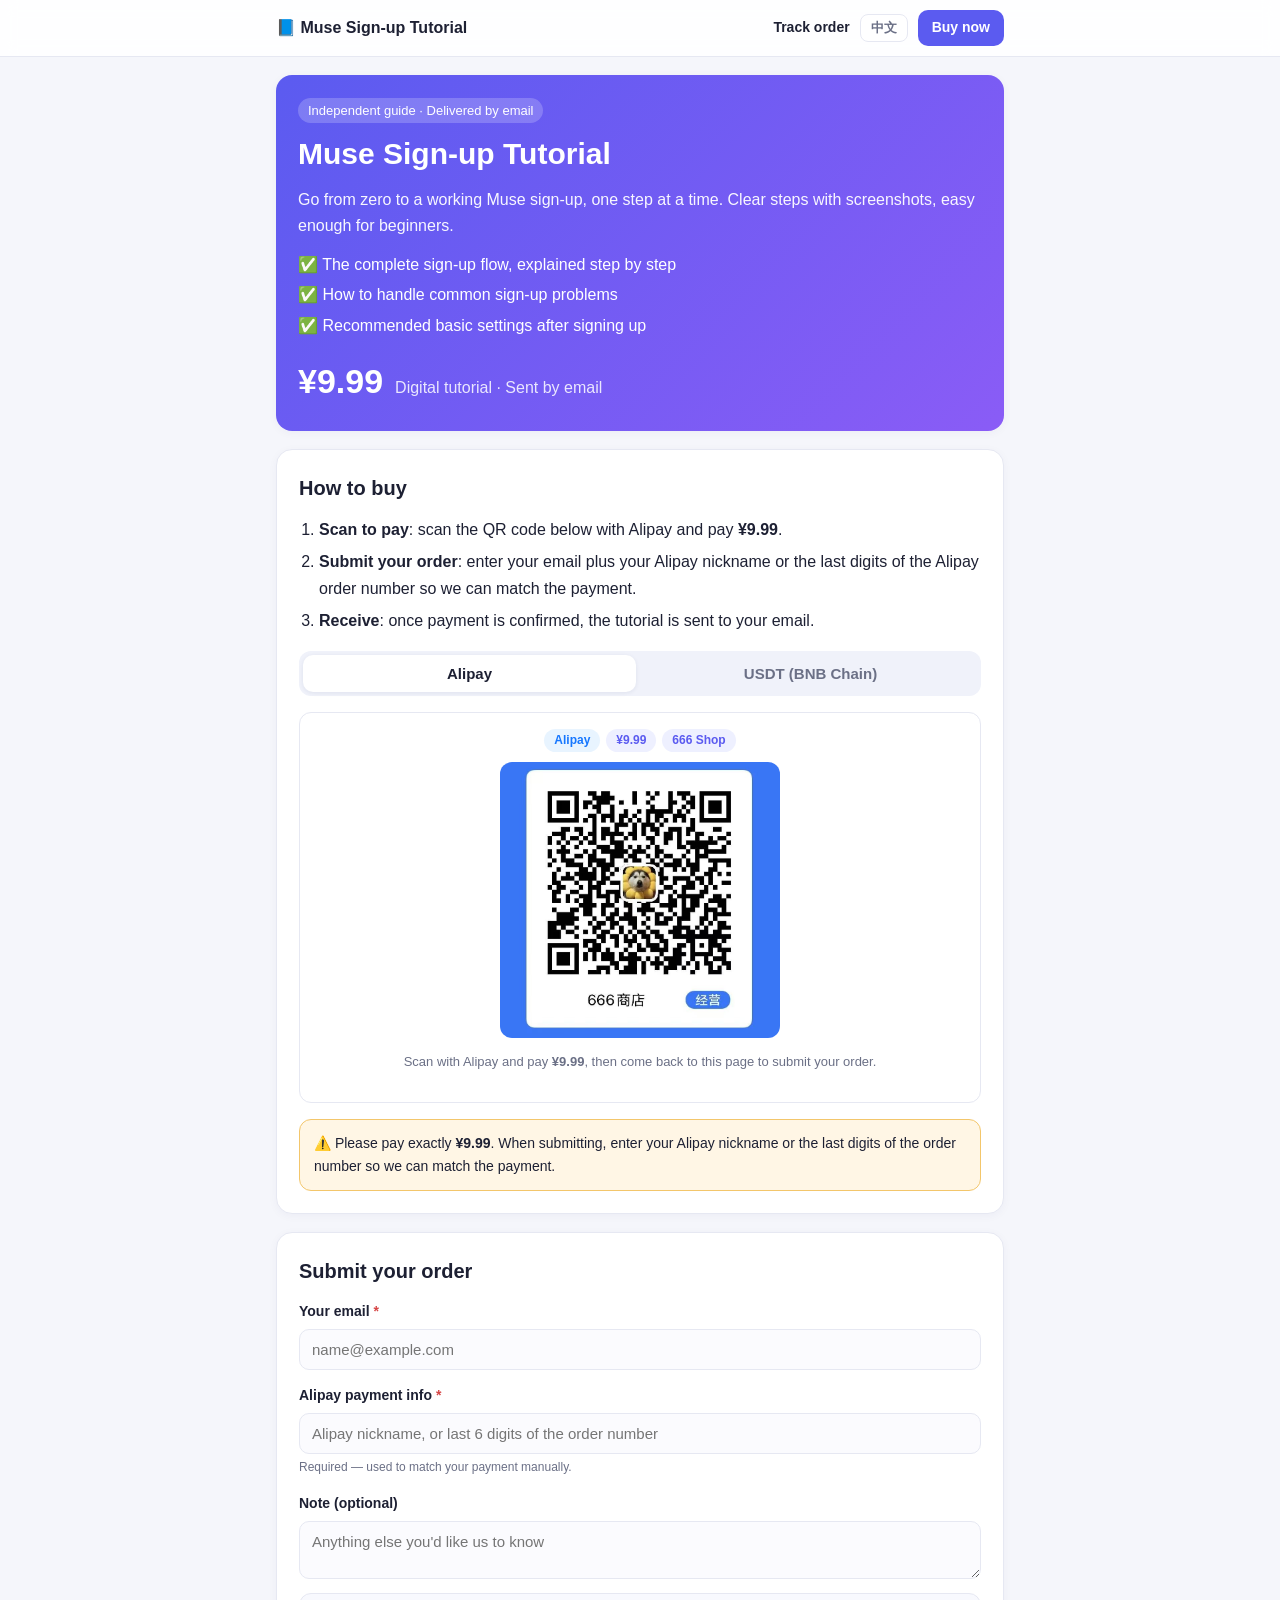
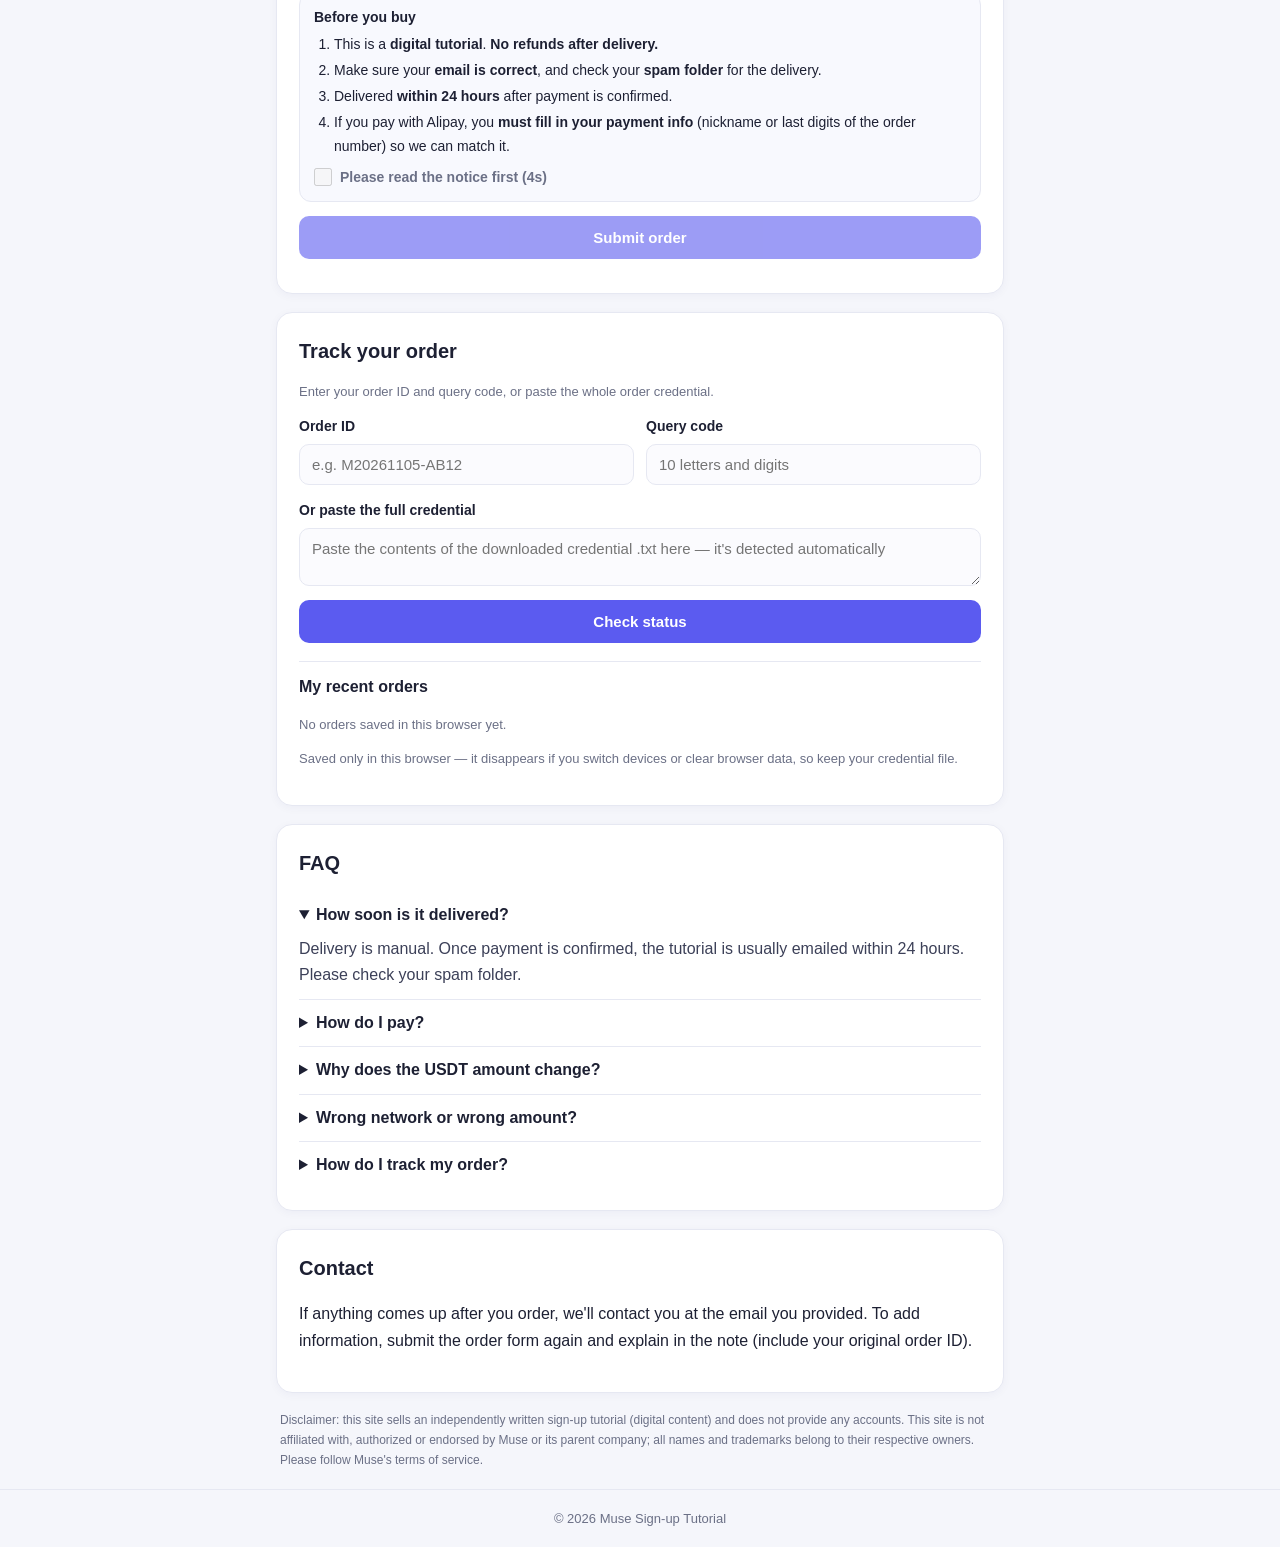
==== commit d37767eb: "订单查询、订单凭证、购买须知、下单确认、中英文切换" ====
--- a/all-in-one.html
+++ b/all-in-one.html
@@ -64,116 +64,210 @@
 .alipay-box{border:1px solid var(--line);border-radius:12px;padding:16px;text-align:center}
 .alipay-qr{width:min(280px,86vw);height:auto;border-radius:12px;display:block;margin:8px auto 10px;background:#fff}
 
+/* 导航 / 语言 */
+.nav{display:flex;align-items:center;gap:10px}
+.navlink{color:var(--ink);text-decoration:none;font-size:14px;font-weight:600}
+.navlink:hover{color:var(--brand)}
+.lang-btn{border:1px solid var(--line);background:#fff;border-radius:8px;padding:4px 10px;font-size:13px;font-weight:700;color:var(--muted);cursor:pointer;font-family:inherit}
+.lang-btn:hover{color:var(--brand);border-color:var(--brand)}
+@media(max-width:420px){.logo{font-size:14px}.nav{gap:6px}.navlink{font-size:13px}.top .btn.small{padding:5px 10px;font-size:13px}}
+/* 购买须知 */
+.notice{border:1px solid var(--line);background:#f8f9fe;border-radius:12px;padding:12px 14px;margin:4px 0 14px;font-size:14px}
+.notice-title{font-weight:700;margin-bottom:4px}
+.notice ol{margin:0 0 8px;padding-left:20px}.notice li{margin:3px 0}
+form label.agree{display:flex;align-items:center;gap:8px;margin:6px 0 0;font-weight:600;cursor:pointer}
+.agree input{display:inline-block;width:18px;height:18px;margin:0;flex:none;accent-color:var(--brand)}
+.agree.locked{color:var(--muted);cursor:not-allowed}
+/* 提示 */
+.form-msg.info{background:#eef0ff;border:1px solid #c9cdfb;color:#33358f;border-radius:10px;padding:12px}
+.cred{background:#fff;border:1px dashed #a8e2c8;border-radius:8px;padding:8px 10px;margin:8px 0}
+.mono{font-family:ui-monospace,SFMono-Regular,Menlo,Consolas,monospace;letter-spacing:1px}
+.ok-actions{margin-top:10px;display:flex;gap:8px;flex-wrap:wrap}
+.btn.ghost{background:#eef0ff;color:var(--brand)}
+/* 查询 */
+.row2{display:grid;grid-template-columns:1fr 1fr;gap:12px}
+@media(max-width:520px){.row2{grid-template-columns:1fr;gap:0}}
+.recent{margin-top:18px;border-top:1px solid var(--line);padding-top:12px}
+.recent h3{font-size:16px;margin:0 0 8px}
+.recent-item{display:flex;justify-content:space-between;align-items:center;gap:10px;border:1px solid var(--line);border-radius:10px;padding:10px 12px;margin-bottom:8px}
+.ri-main{display:flex;flex-direction:column;min-width:0;word-break:break-all}
+.ri-status{font-size:13px;margin-top:2px}
+.st-shipped,.st-paid{color:var(--ok)}.st-pending,.st-notfound{color:#33358f}.st-error{color:var(--err)}
+.ri-actions{display:flex;gap:6px;flex:none}
+/* 确认弹窗 */
+.modal{position:fixed;inset:0;background:rgba(20,22,40,.5);display:flex;align-items:center;justify-content:center;padding:16px;z-index:20}
+.modal-box{background:#fff;border-radius:16px;max-width:460px;width:100%;padding:20px;max-height:90vh;overflow:auto;box-shadow:0 10px 40px rgba(0,0,0,.2)}
+.modal-box h3{margin:0 0 12px;font-size:18px}
+.cf-list{display:grid;grid-template-columns:auto 1fr;gap:6px 12px;margin:0 0 12px;font-size:14px}
+.cf-list dt{color:var(--muted)}.cf-list dd{margin:0;font-weight:600;word-break:break-all}
+.modal .warn{margin-top:0}
+.modal-actions{display:flex;gap:10px;justify-content:flex-end}
+.modal-actions .btn{flex:1}
+body.noscroll{overflow:hidden}
+
 </style>
 <link rel="icon" href="data:image/svg+xml,<svg xmlns='http://www.w3.org/2000/svg' viewBox='0 0 100 100'><text y='.9em' font-size='90'>📘</text></svg>">
 </head>
 <body>
-<header class="top"><div class="wrap"><span class="logo">📘 Muse 注册教程</span><a href="#buy" class="btn small">立即购买</a></div></header>
+<header class="top"><div class="wrap">
+  <span class="logo" data-i18n="logo">📘 Muse 注册教程</span>
+  <nav class="nav">
+    <a href="#lookup" class="navlink" data-i18n="nav.lookup">查询订单</a>
+    <button type="button" id="langBtn" class="lang-btn" data-i18n="nav.lang" data-i18n-title="nav.langTitle">EN</button>
+    <a href="#buy" class="btn small" data-i18n="nav.buy">立即购买</a>
+  </nav>
+</div></header>
 
 <main class="wrap">
   <section class="hero card">
     <div class="hero-text">
-      <span class="tag">独立教程 · 邮箱发货</span>
-      <h1>Muse 注册教程</h1>
-      <p class="lead">从零开始，一步一步带你完成 Muse 的注册。步骤清晰、图文对照，新手也能照着做。</p>
+      <span class="tag" data-i18n="hero.tag">独立教程 · 邮箱发货</span>
+      <h1 data-i18n="hero.title">Muse 注册教程</h1>
+      <p class="lead" data-i18n="hero.lead">从零开始，一步一步带你完成 Muse 的注册。步骤清晰、图文对照，新手也能照着做。</p>
       <ul class="points">
-        <li>✅ 完整注册流程，按步骤讲清楚</li>
-        <li>✅ 注册中常见问题的处理思路</li>
-        <li>✅ 注册完成后的基础设置建议</li>
+        <li data-i18n="hero.p1">✅ 完整注册流程，按步骤讲清楚</li>
+        <li data-i18n="hero.p2">✅ 注册中常见问题的处理思路</li>
+        <li data-i18n="hero.p3">✅ 注册完成后的基础设置建议</li>
       </ul>
-      <div class="price-row"><span class="price">¥9.99</span><span class="muted">数字教程 · 邮箱发送</span></div>
+      <div class="price-row"><span class="price">¥9.99</span><span class="muted" data-i18n="hero.priceNote">数字教程 · 邮箱发送</span></div>
     </div>
   </section>
 
   <section id="buy" class="card">
-    <h2>购买步骤</h2>
+    <h2 data-i18n="buy.title">购买步骤</h2>
     <ol class="steps" id="stepsUsdt">
-      <li><b>转账</b>：用支持 BNB Smart Chain 的钱包，向下方地址转入 <b class="amt-inline">…</b> USDT（BEP20）。</li>
-      <li><b>提交订单</b>：填写你的邮箱和转账的交易哈希（Tx Hash）。</li>
-      <li><b>收货</b>：确认到账后，教程会发送到你的邮箱。</li>
+      <li data-i18n-html="usdt.s1"><b>转账</b>：用支持 BNB Smart Chain 的钱包，向下方地址转入 <b class="amt-inline">…</b> USDT（BEP20）。</li>
+      <li data-i18n-html="usdt.s2"><b>提交订单</b>：填写你的邮箱和转账的交易哈希（Tx Hash）。</li>
+      <li data-i18n-html="usdt.s3"><b>收货</b>：确认到账后，教程会发送到你的邮箱。</li>
     </ol>
     <ol class="steps hidden" id="stepsAlipay">
-      <li><b>扫码付款</b>：用支付宝扫描下方二维码，支付 <b>¥9.99</b>。</li>
-      <li><b>提交订单</b>：填写你的邮箱，并备注付款人昵称或支付宝订单号后几位，方便核对。</li>
-      <li><b>收货</b>：确认到账后，教程会发送到你的邮箱。</li>
+      <li data-i18n-html="ali.s1"><b>扫码付款</b>：用支付宝扫描下方二维码，支付 <b>¥9.99</b>。</li>
+      <li data-i18n-html="ali.s2"><b>提交订单</b>：填写你的邮箱，并备注付款人昵称或支付宝订单号后几位，方便核对。</li>
+      <li data-i18n-html="ali.s3"><b>收货</b>：确认到账后，教程会发送到你的邮箱。</li>
     </ol>
 
-    <div class="method-tabs" role="tablist" aria-label="支付方式">
-      <button type="button" class="method active" data-method="alipay" role="tab" aria-selected="true">支付宝</button>
-      <button type="button" class="method" data-method="usdt" role="tab" aria-selected="false">USDT（币安链）</button>
+    <div class="method-tabs" role="tablist" aria-label="支付方式" data-i18n-aria="tabs.label">
+      <button type="button" class="method active" data-method="alipay" role="tab" aria-selected="true" data-i18n="tab.alipay">支付宝</button>
+      <button type="button" class="method" data-method="usdt" role="tab" aria-selected="false" data-i18n="tab.usdt">USDT（币安链）</button>
     </div>
 
     <div id="payAlipay" class="pay-panel">
       <div class="alipay-box">
-        <div class="net"><span class="chip alipay">支付宝</span><span class="chip">¥9.99</span><span class="chip">666商店</span></div>
-        <img class="alipay-qr" src="[data-uri]" alt="支付宝收款二维码 · 666商店" width="320" height="315">
-        <p class="muted small">请用支付宝扫一扫支付 <b>¥9.99</b>。付款后回到本页提交订单。</p>
+        <div class="net"><span class="chip alipay" data-i18n="chip.alipay">支付宝</span><span class="chip">¥9.99</span><span class="chip" data-i18n="chip.shop">666商店</span></div>
+        <img class="alipay-qr" src="[data-uri]" alt="支付宝收款二维码 · 666商店" data-i18n-alt="ali.qrAlt" width="320" height="315">
+        <p class="muted small" data-i18n-html="ali.hint">请用支付宝扫一扫支付 <b>¥9.99</b>。付款后回到本页提交订单。</p>
       </div>
-      <div class="warn">
-        ⚠️ 请按金额 <b>¥9.99</b> 付款。提交订单时请填写支付宝昵称或订单号后几位，方便我们核对到账。
-      </div>
+      <div class="warn" data-i18n-html="ali.warn">⚠️ 请按金额 <b>¥9.99</b> 付款。提交订单时请填写支付宝昵称或订单号后几位，方便我们核对到账。</div>
     </div>
 
     <div id="payUsdt" class="pay-panel hidden">
       <div class="pay">
         <div class="amount-box">
-          <div class="muted">应付金额</div>
+          <div class="muted" data-i18n="usdt.due">应付金额</div>
           <div class="amount"><span id="usdt">…</span> <small>USDT</small></div>
-          <div class="muted small" id="rateNote">正在获取实时汇率…</div>
+          <div class="muted small" id="rateNote" data-i18n="usdt.rateLoading">正在获取实时汇率…</div>
         </div>
         <div class="addr-box">
           <div class="net"><span class="chip">USDT</span><span class="chip bsc">BNB Smart Chain (BEP20)</span></div>
-          <div id="qr" class="qr" aria-label="收款地址二维码"></div>
+          <div id="qr" class="qr" aria-label="收款地址二维码" data-i18n-aria="usdt.qrLabel"></div>
           <div class="addr"><code id="addr"></code></div>
-          <button id="copyBtn" class="btn">复制地址</button>
+          <button id="copyBtn" class="btn" data-i18n="usdt.copy">复制地址</button>
           <span id="copyMsg" class="copy-msg" role="status"></span>
         </div>
       </div>
-      <div class="warn">
-        ⚠️ <b>只支持 USDT（BEP20 / BSC 链）</b>。请勿通过以太坊 ERC20、波场 TRC20 等其他网络转账，也不要转入其他币种，否则资金将无法找回。转账前请仔细核对地址。
-      </div>
+      <div class="warn" data-i18n-html="usdt.warn">⚠️ <b>只支持 USDT（BEP20 / BSC 链）</b>。请勿通过以太坊 ERC20、波场 TRC20 等其他网络转账，也不要转入其他币种，否则资金将无法找回。转账前请仔细核对地址。</div>
     </div>
   </section>
 
   <section id="order" class="card">
-    <h2>提交订单</h2>
+    <h2 data-i18n="order.title">提交订单</h2>
     <form id="orderForm" novalidate>
-      <label>你的邮箱 <span class="req">*</span>
-        <input type="email" id="email" required placeholder="name@example.com" autocomplete="email">
+      <label><span data-i18n="f.email">你的邮箱</span> <span class="req">*</span>
+        <input type="email" id="email" required placeholder="name@example.com" data-i18n-ph="f.emailPh" autocomplete="email">
       </label>
-      <label id="txLabel">交易哈希 Tx Hash <span class="req">*</span>
-        <input type="text" id="tx" required placeholder="0x 开头，共 66 位" autocomplete="off" spellcheck="false">
-        <span class="hint">在钱包的转账记录里可以找到，或在 bscscan.com 查询。</span>
+      <label id="txLabel"><span data-i18n="f.tx">交易哈希 Tx Hash</span> <span class="req">*</span>
+        <input type="text" id="tx" required placeholder="0x 开头，共 66 位" data-i18n-ph="f.txPh" autocomplete="off" spellcheck="false">
+        <span class="hint" data-i18n="f.txHint">在钱包的转账记录里可以找到，或在 bscscan.com 查询。</span>
       </label>
-      <label id="alipayNoteLabel" class="hidden">支付宝付款信息 <span class="req">*</span>
-        <input type="text" id="alipayInfo" placeholder="支付宝昵称，或订单号后 6 位" autocomplete="off" maxlength="80">
-        <span class="hint">用于人工核对到账，请务必填写。</span>
+      <label id="alipayNoteLabel" class="hidden"><span data-i18n="f.ali">支付宝付款信息</span> <span class="req">*</span>
+        <input type="text" id="alipayInfo" placeholder="支付宝昵称，或订单号后 6 位" data-i18n-ph="f.aliPh" autocomplete="off" maxlength="80">
+        <span class="hint" data-i18n="f.aliHint">用于人工核对到账，请务必填写。</span>
       </label>
-      <label>备注（选填）
-        <textarea id="note" rows="2" maxlength="300" placeholder="有其他需要说明的可以写在这里"></textarea>
+      <label><span data-i18n="f.note">备注（选填）</span>
+        <textarea id="note" rows="2" maxlength="300" placeholder="有其他需要说明的可以写在这里" data-i18n-ph="f.notePh"></textarea>
       </label>
-      <button type="submit" id="submitBtn" class="btn wide">提交订单</button>
+
+      <div class="notice" id="notice">
+        <div class="notice-title" data-i18n="notice.title">购买须知</div>
+        <ol>
+          <li data-i18n-html="notice.1">本商品为<b>虚拟教程</b>（数字内容），<b>发货后不退款</b>。</li>
+          <li data-i18n-html="notice.2">请<b>正确填写邮箱</b>，收货时记得检查<b>垃圾邮件</b>箱。</li>
+          <li data-i18n-html="notice.3">确认到账后 <b>24 小时内</b>发货。</li>
+          <li data-i18n-html="notice.4">使用支付宝付款时，<b>必须填写付款信息</b>（昵称或订单号后几位），以便核对到账。</li>
+        </ol>
+        <label class="agree" id="agreeLabel"><input type="checkbox" id="agree" disabled> <span id="agreeText">请先阅读购买须知（5 秒）</span></label>
+      </div>
+
+      <button type="submit" id="submitBtn" class="btn wide" disabled data-i18n="f.submit">提交订单</button>
       <div id="formMsg" class="form-msg" role="status"></div>
     </form>
   </section>
 
+  <section id="lookup" class="card">
+    <h2 data-i18n="lk.title">查询订单</h2>
+    <p class="muted small" data-i18n="lk.desc">输入订单号和查询口令，或直接粘贴订单凭证的全部内容。</p>
+    <form id="lookupForm" novalidate>
+      <div class="row2">
+        <label><span data-i18n="lk.id">订单号</span>
+          <input type="text" id="lkId" placeholder="例如 M20261105-AB12" data-i18n-ph="lk.idPh" autocomplete="off" spellcheck="false" autocapitalize="characters">
+        </label>
+        <label><span data-i18n="lk.code">查询口令</span>
+          <input type="text" id="lkCode" placeholder="10 位字母和数字" data-i18n-ph="lk.codePh" autocomplete="off" spellcheck="false" autocapitalize="characters">
+        </label>
+      </div>
+      <label><span data-i18n="lk.paste">或粘贴订单凭证全文</span>
+        <textarea id="lkPaste" rows="2" placeholder="把下载的订单凭证 .txt 里的内容粘贴到这里，会自动识别" data-i18n-ph="lk.pastePh"></textarea>
+      </label>
+      <button type="submit" id="lkBtn" class="btn wide" data-i18n="lk.btn">查询</button>
+      <div id="lkMsg" class="form-msg" role="status"></div>
+    </form>
+    <div class="recent">
+      <h3 data-i18n="lk.recent">我的最近订单</h3>
+      <div id="recentList"></div>
+      <p class="muted small" data-i18n="lk.recentHint">只保存在本浏览器里；换手机或清理浏览器数据后会消失，请保留订单凭证。</p>
+    </div>
+  </section>
+
   <section class="card faq">
-    <h2>常见问题</h2>
-    <details open><summary>多久发货？</summary><p>人工发货。确认到账后，一般在 24 小时内把教程发到你填写的邮箱。请留意垃圾邮件箱。</p></details>
-    <details><summary>如何付款？</summary><p>可选支付宝扫码支付 ¥9.99，或使用支持 BNB Smart Chain 的钱包转 USDT（BSC / BEP20）。付款后回到本页提交订单。</p></details>
-    <details><summary>USDT 金额为什么会变？</summary><p>售价固定为 ¥9.99，USDT 数量按实时汇率换算并向上取整到 0.01。请以页面显示的数量为准。</p></details>
-    <details><summary>转错网络或金额不对怎么办？</summary><p>非 BEP20 网络的 USDT 转账无法到账，请务必核对网络。金额不足的订单不会发货，可在备注里说明后补差额。支付宝请按 ¥9.99 付款。</p></details>
+    <h2 data-i18n="faq.title">常见问题</h2>
+    <details open><summary data-i18n="faq.q1">多久发货？</summary><p data-i18n="faq.a1">人工发货。确认到账后，一般在 24 小时内把教程发到你填写的邮箱。请留意垃圾邮件箱。</p></details>
+    <details><summary data-i18n="faq.q2">如何付款？</summary><p data-i18n="faq.a2">可选支付宝扫码支付 ¥9.99，或使用支持 BNB Smart Chain 的钱包转 USDT（BSC / BEP20）。付款后回到本页提交订单。</p></details>
+    <details><summary data-i18n="faq.q3">USDT 金额为什么会变？</summary><p data-i18n="faq.a3">售价固定为 ¥9.99，USDT 数量按实时汇率换算并向上取整到 0.01。请以页面显示的数量为准。</p></details>
+    <details><summary data-i18n="faq.q4">转错网络或金额不对怎么办？</summary><p data-i18n="faq.a4">非 BEP20 网络的 USDT 转账无法到账，请务必核对网络。金额不足的订单不会发货，可在备注里说明后补差额。支付宝请按 ¥9.99 付款。</p></details>
+    <details><summary data-i18n="faq.q5">怎么查订单进度？</summary><p data-i18n="faq.a5">提交订单后会自动下载一份订单凭证，里面有订单号和查询口令。在本页“查询订单”里输入即可查看：待确认、已收款或已发货。</p></details>
   </section>
 
   <section class="card contact">
-    <h2>联系方式</h2>
-    <p>提交订单后，如有任何问题，我们会通过你留下的邮箱联系你。需要补充信息时，可以重新提交一次订单并在备注中说明（附上原订单号）。</p>
+    <h2 data-i18n="contact.title">联系方式</h2>
+    <p data-i18n="contact.body">提交订单后，如有任何问题，我们会通过你留下的邮箱联系你。需要补充信息时，可以重新提交一次订单并在备注中说明（附上原订单号）。</p>
   </section>
 
-  <p class="disclaimer">声明：本站出售的是作者独立编写的注册教程（数字内容），不提供任何账户。本站与 Muse 及其所属公司无任何关联，亦未获得其授权或认可，相关名称和商标归其各自所有者所有。请遵守 Muse 的服务条款使用其服务。</p>
+  <p class="disclaimer" data-i18n="disclaimer">声明：本站出售的是作者独立编写的注册教程（数字内容），不提供任何账户。本站与 Muse 及其所属公司无任何关联，亦未获得其授权或认可，相关名称和商标归其各自所有者所有。请遵守 Muse 的服务条款使用其服务。</p>
 </main>
 
-<footer class="foot"><div class="wrap">© <span id="yr"></span> Muse 注册教程</div></footer>
+<footer class="foot"><div class="wrap">© <span id="yr"></span> <span data-i18n="foot">Muse 注册教程</span></div></footer>
+
+<div id="confirm" class="modal hidden" role="dialog" aria-modal="true" aria-labelledby="cfTitle">
+  <div class="modal-box">
+    <h3 id="cfTitle" data-i18n="cf.title">请核对订单信息</h3>
+    <dl id="cfList" class="cf-list"></dl>
+    <p class="warn small" data-i18n="cf.tip">邮箱写错将无法收到教程，请仔细核对。</p>
+    <div class="modal-actions">
+      <button type="button" id="cfBack" class="btn ghost" data-i18n="cf.back">返回修改</button>
+      <button type="button" id="cfOk" class="btn" data-i18n="cf.ok">确认提交</button>
+    </div>
+  </div>
+</div>
 
 <script>
 //---------------------------------------------------------------------
@@ -2484,29 +2578,319 @@
   usdtContract: "0x55d398326f99059fF775485246999027B3197955", // BSC-USD (BEP20), 18 decimals
   rpc: ["https://bsc-dataseed.bnbchain.org", "https://bsc-rpc.publicnode.com"],
   orderEndpoint: "https://ntfy.sh/mo-e494690a65922dbf3067b347a6ed5331",
+  siteUrl: "https://cheung0729.github.io/muse-tutorial-shop/",
+  // 订单状态文件（只含 status/updatedAt，文件名是 sha256(订单号:查询口令)，无法猜出）。先查本站，再查 GitHub 原始文件（推送后立即可见）。
+  statusUrls: ["https://cheung0729.github.io/muse-tutorial-shop/status/", "https://raw.githubusercontent.com/Cheung0729/muse-tutorial-shop/main/status/"],
   orderPublicKey: {"kty":"RSA","n":"[base64]","e":"AQAB"}
 };
+
+</script>
+<script>
+// 界面文案（中文 / English）。所有页面文字都从这里取。
+(function () {
+  "use strict";
+  var D = {
+    zh: {
+      "doc.title": "Muse 注册教程 · ¥9.99",
+      "doc.desc": "一份图文并茂的 Muse 注册教程，手把手带你完成注册。支持支付宝与 USDT (BEP20) 付款，邮箱发货。",
+      "nav.lookup": "查询订单", "nav.buy": "立即购买", "nav.lang": "EN", "nav.langTitle": "Switch to English",
+      "logo": "📘 Muse 注册教程",
+      "hero.tag": "独立教程 · 邮箱发货", "hero.title": "Muse 注册教程",
+      "hero.lead": "从零开始，一步一步带你完成 Muse 的注册。步骤清晰、图文对照，新手也能照着做。",
+      "hero.p1": "✅ 完整注册流程，按步骤讲清楚", "hero.p2": "✅ 注册中常见问题的处理思路", "hero.p3": "✅ 注册完成后的基础设置建议",
+      "hero.priceNote": "数字教程 · 邮箱发送",
+      "buy.title": "购买步骤",
+      "usdt.s1": "<b>转账</b>：用支持 BNB Smart Chain 的钱包，向下方地址转入 <b class=\"amt-inline\">…</b> USDT（BEP20）。",
+      "usdt.s2": "<b>提交订单</b>：填写你的邮箱和转账的交易哈希（Tx Hash）。",
+      "usdt.s3": "<b>收货</b>：确认到账后，教程会发送到你的邮箱。",
+      "ali.s1": "<b>扫码付款</b>：用支付宝扫描下方二维码，支付 <b>¥9.99</b>。",
+      "ali.s2": "<b>提交订单</b>：填写你的邮箱，并备注付款人昵称或支付宝订单号后几位，方便核对。",
+      "ali.s3": "<b>收货</b>：确认到账后，教程会发送到你的邮箱。",
+      "tabs.label": "支付方式", "tab.alipay": "支付宝", "tab.usdt": "USDT（币安链）",
+      "chip.alipay": "支付宝", "chip.shop": "666商店",
+      "ali.qrAlt": "支付宝收款二维码 · 666商店",
+      "ali.hint": "请用支付宝扫一扫支付 <b>¥9.99</b>。付款后回到本页提交订单。",
+      "ali.warn": "⚠️ 请按金额 <b>¥9.99</b> 付款。提交订单时请填写支付宝昵称或订单号后几位，方便我们核对到账。",
+      "usdt.due": "应付金额", "usdt.rateLoading": "正在获取实时汇率…",
+      "usdt.qrLabel": "收款地址二维码", "usdt.copy": "复制地址",
+      "usdt.copied": "✓ 地址已复制", "usdt.copyFail": "复制失败，请长按地址手动复制", "usdt.qrFail": "二维码生成失败，请直接复制地址",
+      "usdt.warn": "⚠️ <b>只支持 USDT（BEP20 / BSC 链）</b>。请勿通过以太坊 ERC20、波场 TRC20 等其他网络转账，也不要转入其他币种，否则资金将无法找回。转账前请仔细核对地址。",
+      "rate.coingecko": "CoinGecko 实时汇率", "rate.fx": "美元汇率（USDT≈USD）", "rate.fallback": "参考汇率（实时汇率暂不可用）",
+      "rate.note": "¥{price} ÷ {rate}（{src}），向上取整",
+      "order.title": "提交订单",
+      "f.email": "你的邮箱", "f.emailPh": "name@example.com",
+      "f.tx": "交易哈希 Tx Hash", "f.txPh": "0x 开头，共 66 位", "f.txHint": "在钱包的转账记录里可以找到，或在 bscscan.com 查询。",
+      "f.ali": "支付宝付款信息", "f.aliPh": "支付宝昵称，或订单号后 6 位", "f.aliHint": "用于人工核对到账，请务必填写。",
+      "f.note": "备注（选填）", "f.notePh": "有其他需要说明的可以写在这里",
+      "notice.title": "购买须知",
+      "notice.1": "本商品为<b>虚拟教程</b>（数字内容），<b>发货后不退款</b>。",
+      "notice.2": "请<b>正确填写邮箱</b>，收货时记得检查<b>垃圾邮件</b>箱。",
+      "notice.3": "确认到账后 <b>24 小时内</b>发货。",
+      "notice.4": "使用支付宝付款时，<b>必须填写付款信息</b>（昵称或订单号后几位），以便核对到账。",
+      "notice.wait": "请先阅读购买须知（{n} 秒）", "notice.agree": "我已阅读并同意购买须知",
+      "f.submit": "提交订单", "f.submitting": "正在提交…", "f.checking": "正在核对交易…",
+      "err.email": "请填写正确的邮箱地址。", "err.agree": "请先阅读并勾选同意购买须知。",
+      "err.ali": "请填写支付宝昵称或订单号后几位，方便核对到账。",
+      "err.tx": "交易哈希格式不对：应为 0x 开头、共 66 位的字符串。",
+      "err.txFailed": "这笔交易在链上显示失败，请确认转账成功后再提交。",
+      "err.txMismatch": "这笔交易里没有找到转入本店地址的 USDT（BEP20）。请检查网络、币种和交易哈希是否正确。",
+      "err.net": "提交失败，请检查网络后重试。",
+      "chk.found": "链上已查到你的转账（{paid} USDT）。", "chk.under": "链上查到转账 {paid} USDT，少于应付金额，可能需要补差额。",
+      "chk.pending": "交易暂未在链上查到，可能仍在确认中，我们会再次核对。",
+      "cf.title": "请核对订单信息", "cf.method": "支付方式", "cf.amount": "金额", "cf.email": "收货邮箱",
+      "cf.tx": "交易哈希", "cf.ali": "支付宝付款信息", "cf.note": "备注", "cf.chk": "链上预查",
+      "cf.tip": "邮箱写错将无法收到教程，请仔细核对。", "cf.back": "返回修改", "cf.ok": "确认提交",
+      "m.alipay": "支付宝", "m.usdt": "USDT（BEP20）",
+      "ok.title": "✓ 订单已提交", "ok.id": "订单号", "ok.code": "查询口令",
+      "ok.saved": "已自动下载订单凭证，并保存在本浏览器的“我的最近订单”里。请妥善保存订单号和查询口令。",
+      "ok.ali": "支付方式：支付宝。我们会按你填写的付款信息人工核对 ¥9.99 到账。",
+      "ok.ship": "确认到账后，教程会发送到 <b>{email}</b>，一般 24 小时内。",
+      "ok.download": "再次下载凭证", "ok.lookup": "查询这个订单",
+      "cred.title": "Muse 注册教程 · 订单凭证", "cred.id": "订单号", "cred.code": "查询口令", "cred.method": "支付方式",
+      "cred.amount": "金额", "cred.time": "下单时间", "cred.url": "查询地址",
+      "cred.note": "说明：本凭证仅用于查询订单状态，不是教程本身；教程会发送到你填写的邮箱。查询口令请勿告诉他人。",
+      "lk.title": "查询订单",
+      "lk.desc": "输入订单号和查询口令，或直接粘贴订单凭证的全部内容。",
+      "lk.id": "订单号", "lk.idPh": "例如 M20261105-AB12", "lk.code": "查询口令", "lk.codePh": "10 位字母和数字",
+      "lk.paste": "或粘贴订单凭证全文", "lk.pastePh": "把下载的订单凭证 .txt 里的内容粘贴到这里，会自动识别",
+      "lk.btn": "查询", "lk.loading": "正在查询…",
+      "lk.need": "请填写订单号和查询口令（或粘贴订单凭证）。",
+      "lk.parsed": "已从凭证中识别订单号和查询口令。",
+      "lk.pending": "⏳ 已收到订单，正在等待确认付款。确认到账后会尽快发货。",
+      "lk.paid": "✅ 已确认收款，正在准备发货（一般 24 小时内）。",
+      "lk.shipped": "📦 已发货！教程已发送到你下单时填写的邮箱，没看到请检查垃圾邮件箱。",
+      "lk.notfound": "订单处理中，请稍后再查（最长约30分钟）。如果超过 1 小时仍查不到，请核对订单号和查询口令是否正确。",
+      "lk.error": "查询失败，请检查网络后重试。",
+      "lk.updated": "更新时间：{t}",
+      "lk.recent": "我的最近订单", "lk.recentEmpty": "这个浏览器里还没有订单记录。",
+      "lk.recentHint": "只保存在本浏览器里；换手机或清理浏览器数据后会消失，请保留订单凭证。",
+      "lk.check": "查询", "lk.remove": "删除", "lk.removeAsk": "从本浏览器删除这条订单记录？（不影响订单本身）",
+      "faq.title": "常见问题",
+      "faq.q1": "多久发货？", "faq.a1": "人工发货。确认到账后，一般在 24 小时内把教程发到你填写的邮箱。请留意垃圾邮件箱。",
+      "faq.q2": "如何付款？", "faq.a2": "可选支付宝扫码支付 ¥9.99，或使用支持 BNB Smart Chain 的钱包转 USDT（BSC / BEP20）。付款后回到本页提交订单。",
+      "faq.q3": "USDT 金额为什么会变？", "faq.a3": "售价固定为 ¥9.99，USDT 数量按实时汇率换算并向上取整到 0.01。请以页面显示的数量为准。",
+      "faq.q4": "转错网络或金额不对怎么办？", "faq.a4": "非 BEP20 网络的 USDT 转账无法到账，请务必核对网络。金额不足的订单不会发货，可在备注里说明后补差额。支付宝请按 ¥9.99 付款。",
+      "faq.q5": "怎么查订单进度？", "faq.a5": "提交订单后会自动下载一份订单凭证，里面有订单号和查询口令。在本页“查询订单”里输入即可查看：待确认、已收款或已发货。",
+      "contact.title": "联系方式",
+      "contact.body": "提交订单后，如有任何问题，我们会通过你留下的邮箱联系你。需要补充信息时，可以重新提交一次订单并在备注中说明（附上原订单号）。",
+      "disclaimer": "声明：本站出售的是作者独立编写的注册教程（数字内容），不提供任何账户。本站与 Muse 及其所属公司无任何关联，亦未获得其授权或认可，相关名称和商标归其各自所有者所有。请遵守 Muse 的服务条款使用其服务。",
+      "foot": "Muse 注册教程"
+    },
+    en: {
+      "doc.title": "Muse Sign-up Tutorial · ¥9.99",
+      "doc.desc": "An illustrated, step-by-step tutorial for signing up for Muse. Pay with Alipay or USDT (BEP20); delivered by email.",
+      "nav.lookup": "Track order", "nav.buy": "Buy now", "nav.lang": "中文", "nav.langTitle": "切换到中文",
+      "logo": "📘 Muse Sign-up Tutorial",
+      "hero.tag": "Independent guide · Delivered by email", "hero.title": "Muse Sign-up Tutorial",
+      "hero.lead": "Go from zero to a working Muse sign-up, one step at a time. Clear steps with screenshots, easy enough for beginners.",
+      "hero.p1": "✅ The complete sign-up flow, explained step by step", "hero.p2": "✅ How to handle common sign-up problems", "hero.p3": "✅ Recommended basic settings after signing up",
+      "hero.priceNote": "Digital tutorial · Sent by email",
+      "buy.title": "How to buy",
+      "usdt.s1": "<b>Transfer</b>: using a wallet that supports BNB Smart Chain, send <b class=\"amt-inline\">…</b> USDT (BEP20) to the address below.",
+      "usdt.s2": "<b>Submit your order</b>: enter your email and the transaction hash (Tx Hash).",
+      "usdt.s3": "<b>Receive</b>: once payment is confirmed, the tutorial is sent to your email.",
+      "ali.s1": "<b>Scan to pay</b>: scan the QR code below with Alipay and pay <b>¥9.99</b>.",
+      "ali.s2": "<b>Submit your order</b>: enter your email plus your Alipay nickname or the last digits of the Alipay order number so we can match the payment.",
+      "ali.s3": "<b>Receive</b>: once payment is confirmed, the tutorial is sent to your email.",
+      "tabs.label": "Payment method", "tab.alipay": "Alipay", "tab.usdt": "USDT (BNB Chain)",
+      "chip.alipay": "Alipay", "chip.shop": "666 Shop",
+      "ali.qrAlt": "Alipay payment QR code · 666 Shop",
+      "ali.hint": "Scan with Alipay and pay <b>¥9.99</b>, then come back to this page to submit your order.",
+      "ali.warn": "⚠️ Please pay exactly <b>¥9.99</b>. When submitting, enter your Alipay nickname or the last digits of the order number so we can match the payment.",
+      "usdt.due": "Amount due", "usdt.rateLoading": "Fetching live exchange rate…",
+      "usdt.qrLabel": "Receiving address QR code", "usdt.copy": "Copy address",
+      "usdt.copied": "✓ Address copied", "usdt.copyFail": "Copy failed — long-press the address to copy it", "usdt.qrFail": "QR code failed to load — please copy the address",
+      "usdt.warn": "⚠️ <b>USDT on BEP20 (BSC) only.</b> Do not send via Ethereum ERC20, Tron TRC20 or any other network, and do not send other coins — such funds cannot be recovered. Double-check the address before sending.",
+      "rate.coingecko": "CoinGecko live rate", "rate.fx": "USD rate (USDT≈USD)", "rate.fallback": "reference rate (live rate unavailable)",
+      "rate.note": "¥{price} ÷ {rate} ({src}), rounded up",
+      "order.title": "Submit your order",
+      "f.email": "Your email", "f.emailPh": "name@example.com",
+      "f.tx": "Transaction hash (Tx Hash)", "f.txPh": "Starts with 0x, 66 characters", "f.txHint": "Find it in your wallet's transfer history, or look it up on bscscan.com.",
+      "f.ali": "Alipay payment info", "f.aliPh": "Alipay nickname, or last 6 digits of the order number", "f.aliHint": "Required — used to match your payment manually.",
+      "f.note": "Note (optional)", "f.notePh": "Anything else you'd like us to know",
+      "notice.title": "Before you buy",
+      "notice.1": "This is a <b>digital tutorial</b>. <b>No refunds after delivery.</b>",
+      "notice.2": "Make sure your <b>email is correct</b>, and check your <b>spam folder</b> for the delivery.",
+      "notice.3": "Delivered <b>within 24 hours</b> after payment is confirmed.",
+      "notice.4": "If you pay with Alipay, you <b>must fill in your payment info</b> (nickname or last digits of the order number) so we can match it.",
+      "notice.wait": "Please read the notice first ({n}s)", "notice.agree": "I have read and agree to the notice above",
+      "f.submit": "Submit order", "f.submitting": "Submitting…", "f.checking": "Checking transaction…",
+      "err.email": "Please enter a valid email address.", "err.agree": "Please read and accept the notice first.",
+      "err.ali": "Please enter your Alipay nickname or the last digits of the order number.",
+      "err.tx": "Invalid transaction hash: it should start with 0x and be 66 characters long.",
+      "err.txFailed": "This transaction failed on-chain. Please make sure the transfer succeeded before submitting.",
+      "err.txMismatch": "No USDT (BEP20) transfer to our address was found in this transaction. Please check the network, coin and hash.",
+      "err.net": "Submission failed. Please check your connection and try again.",
+      "chk.found": "Your transfer was found on-chain ({paid} USDT).", "chk.under": "Found a transfer of {paid} USDT on-chain, which is less than the amount due — you may need to top up.",
+      "chk.pending": "The transaction isn't on-chain yet (it may still be confirming). We'll check it again.",
+      "cf.title": "Please confirm your order", "cf.method": "Payment method", "cf.amount": "Amount", "cf.email": "Delivery email",
+      "cf.tx": "Transaction hash", "cf.ali": "Alipay payment info", "cf.note": "Note", "cf.chk": "On-chain pre-check",
+      "cf.tip": "If the email is wrong you won't receive the tutorial — please double-check.", "cf.back": "Go back", "cf.ok": "Confirm & submit",
+      "m.alipay": "Alipay", "m.usdt": "USDT (BEP20)",
+      "ok.title": "✓ Order submitted", "ok.id": "Order ID", "ok.code": "Query code",
+      "ok.saved": "Your order credential was downloaded and saved under “My recent orders” in this browser. Keep the order ID and query code safe.",
+      "ok.ali": "Payment: Alipay. We'll manually match the ¥9.99 payment using the info you provided.",
+      "ok.ship": "Once payment is confirmed, the tutorial will be sent to <b>{email}</b>, usually within 24 hours.",
+      "ok.download": "Download credential again", "ok.lookup": "Track this order",
+      "cred.title": "Muse Sign-up Tutorial · Order credential", "cred.id": "Order ID", "cred.code": "Query code", "cred.method": "Payment",
+      "cred.amount": "Amount", "cred.time": "Created", "cred.url": "Track at",
+      "cred.note": "Note: this credential is only for checking your order status — it is not the tutorial itself; the tutorial is sent to your email. Don't share your query code.",
+      "lk.title": "Track your order",
+      "lk.desc": "Enter your order ID and query code, or paste the whole order credential.",
+      "lk.id": "Order ID", "lk.idPh": "e.g. M20261105-AB12", "lk.code": "Query code", "lk.codePh": "10 letters and digits",
+      "lk.paste": "Or paste the full credential", "lk.pastePh": "Paste the contents of the downloaded credential .txt here — it's detected automatically",
+      "lk.btn": "Check status", "lk.loading": "Checking…",
+      "lk.need": "Please enter the order ID and query code (or paste the credential).",
+      "lk.parsed": "Order ID and query code detected from the credential.",
+      "lk.pending": "⏳ Order received, waiting for payment confirmation. We'll ship as soon as payment is confirmed.",
+      "lk.paid": "✅ Payment confirmed — preparing delivery (usually within 24 hours).",
+      "lk.shipped": "📦 Delivered! The tutorial was sent to the email you entered. If you can't find it, check your spam folder.",
+      "lk.notfound": "Your order is being processed — please check again later (up to about 30 minutes). If it still isn't found after an hour, double-check the order ID and query code.",
+      "lk.error": "Lookup failed. Please check your connection and try again.",
+      "lk.updated": "Updated: {t}",
+      "lk.recent": "My recent orders", "lk.recentEmpty": "No orders saved in this browser yet.",
+      "lk.recentHint": "Saved only in this browser — it disappears if you switch devices or clear browser data, so keep your credential file.",
+      "lk.check": "Check", "lk.remove": "Remove", "lk.removeAsk": "Remove this order from this browser? (The order itself is not affected.)",
+      "faq.title": "FAQ",
+      "faq.q1": "How soon is it delivered?", "faq.a1": "Delivery is manual. Once payment is confirmed, the tutorial is usually emailed within 24 hours. Please check your spam folder.",
+      "faq.q2": "How do I pay?", "faq.a2": "Scan the Alipay QR code and pay ¥9.99, or send USDT (BSC / BEP20) from a wallet that supports BNB Smart Chain. Then return to this page to submit your order.",
+      "faq.q3": "Why does the USDT amount change?", "faq.a3": "The price is fixed at ¥9.99; the USDT amount is converted at the live rate and rounded up to 0.01. Please pay the amount shown on the page.",
+      "faq.q4": "Wrong network or wrong amount?", "faq.a4": "USDT sent on networks other than BEP20 cannot be received, so please check the network. Underpaid orders won't ship — explain in the note and top up the difference. For Alipay, please pay ¥9.99.",
+      "faq.q5": "How do I track my order?", "faq.a5": "After submitting, an order credential with your order ID and query code is downloaded automatically. Enter them under “Track your order” to see whether it's pending, paid or delivered.",
+      "contact.title": "Contact",
+      "contact.body": "If anything comes up after you order, we'll contact you at the email you provided. To add information, submit the order form again and explain in the note (include your original order ID).",
+      "disclaimer": "Disclaimer: this site sells an independently written sign-up tutorial (digital content) and does not provide any accounts. This site is not affiliated with, authorized or endorsed by Muse or its parent company; all names and trademarks belong to their respective owners. Please follow Muse's terms of service.",
+      "foot": "Muse Sign-up Tutorial"
+    }
+  };
+  var KEY = "museLang";
+  function detect() {
+    try { var s = localStorage.getItem(KEY); if (s === "zh" || s === "en") return s; } catch (e) {}
+    var langs = (navigator.languages && navigator.languages.length ? navigator.languages : [navigator.language || "zh"]);
+    return /^zh/i.test(String(langs[0] || "")) ? "zh" : "en";
+  }
+  var I = {
+    dict: D,
+    lang: detect(),
+    t: function (k, v) {
+      var s = (D[I.lang] && D[I.lang][k]); if (s == null) s = D.zh[k]; if (s == null) s = k;
+      if (v) s = s.replace(/\{(\w+)\}/g, function (m, n) { return v[n] != null ? v[n] : m; });
+      return s;
+    },
+    listeners: [],
+    onChange: function (fn) { I.listeners.push(fn); },
+    apply: function (root) {
+      root = root || document;
+      document.documentElement.lang = I.lang === "zh" ? "zh-CN" : "en";
+      document.title = I.t("doc.title");
+      var md = document.querySelector('meta[name="description"]'); if (md) md.setAttribute("content", I.t("doc.desc"));
+      var each = function (sel, fn) { Array.prototype.forEach.call(root.querySelectorAll(sel), fn); };
+      each("[data-i18n]", function (el) { el.textContent = I.t(el.getAttribute("data-i18n")); });
+      each("[data-i18n-html]", function (el) { el.innerHTML = I.t(el.getAttribute("data-i18n-html")); });
+      each("[data-i18n-ph]", function (el) { el.setAttribute("placeholder", I.t(el.getAttribute("data-i18n-ph"))); });
+      each("[data-i18n-alt]", function (el) { el.setAttribute("alt", I.t(el.getAttribute("data-i18n-alt"))); });
+      each("[data-i18n-aria]", function (el) { el.setAttribute("aria-label", I.t(el.getAttribute("data-i18n-aria"))); });
+      each("[data-i18n-title]", function (el) { el.setAttribute("title", I.t(el.getAttribute("data-i18n-title"))); });
+    },
+    set: function (l) {
+      I.lang = l === "en" ? "en" : "zh";
+      try { localStorage.setItem(KEY, I.lang); } catch (e) {}
+      I.apply();
+      I.listeners.forEach(function (fn) { try { fn(I.lang); } catch (e) {} });
+    }
+  };
+  window.I18N = I;
+})();
+
+</script>
+<script>
+// 订单查询：订单号 + 查询口令 → sha256 → 公开状态文件 status/<hash>.json（只含 status 和 updatedAt）。
+(function (root) {
+  "use strict";
+  var ALPHA = "ABCDEFGHJKLMNPQRSTUVWXYZ23456789";
+  function normId(s) { return String(s || "").trim().toUpperCase().replace(/[^A-Z0-9-]/g, ""); }
+  function normCode(s) { return String(s || "").toUpperCase().replace(/[^A-Z0-9]/g, ""); }
+  function newCode(n) {
+    n = n || 10; var r = root.crypto.getRandomValues(new Uint8Array(n)), s = "";
+    for (var i = 0; i < n; i++) s += ALPHA[r[i] % ALPHA.length];
+    return s;
+  }
+  function hex(buf) { var b = new Uint8Array(buf), s = ""; for (var i = 0; i < b.length; i++) s += (b[i] < 16 ? "0" : "") + b[i].toString(16); return s; }
+  function hash(id, code) {
+    return root.crypto.subtle.digest("SHA-256", new TextEncoder().encode(normId(id) + ":" + normCode(code))).then(hex);
+  }
+  // 从订单凭证全文中识别订单号与查询口令
+  function parseCredential(text) {
+    text = String(text || "");
+    var id = (text.match(/(?:订单号|Order\s*ID)[^:：\n]*[:：]\s*([A-Za-z0-9-]{6,40})/i) || [])[1];
+    var code = (text.match(/(?:查询口令|Query\s*code)[^:：\n]*[:：]\s*([A-Za-z0-9 -]{6,40})/i) || [])[1];
+    if (!id) id = (text.match(/\bM(?:\d{8}|TEST)-[0-9A-Z]+\b/i) || [])[0];
+    return { id: id ? normId(id) : "", code: code ? normCode(code) : "" };
+  }
+  function timeout(p, ms) {
+    return Promise.race([p, new Promise(function (_, rej) { setTimeout(function () { rej(new Error("timeout")); }, ms); })]);
+  }
+  // 返回 {kind:"found", status, updatedAt, url} | {kind:"notfound"} | {kind:"error"}
+  function fetchStatus(id, code, bases, opts) {
+    opts = opts || {};
+    var f = opts.fetch || root.fetch.bind(root);
+    return hash(id, code).then(function (h) {
+      var list = bases.slice(), saw404 = false;
+      function next() {
+        var base = list.shift();
+        if (!base) return saw404 ? { kind: "notfound", hash: h } : { kind: "error", hash: h };
+        var url = base + h + ".json";
+        return timeout(f(url + "?t=" + Date.now(), { cache: "no-store" }), opts.timeoutMs || 8000).then(function (r) {
+          if (r.status === 404) { saw404 = true; return next(); }
+          if (!r.ok) return next();
+          return r.json().then(function (j) {
+            if (!j || ["pending", "paid", "shipped"].indexOf(j.status) < 0) return next();
+            return { kind: "found", status: j.status, updatedAt: j.updatedAt || null, url: url, hash: h };
+          });
+        }, function () { return next(); });
+      }
+      return next();
+    });
+  }
+  var api = { normId: normId, normCode: normCode, newCode: newCode, hash: hash, parseCredential: parseCredential, fetchStatus: fetchStatus };
+  root.MuseLookup = api;
+  if (typeof module === "object" && module.exports) module.exports = api;
+})(typeof window !== "undefined" ? window : globalThis);
 
 </script>
 <script>
 (function () {
   "use strict";
-  var C = window.SHOP_CONFIG;
+  var C = window.SHOP_CONFIG, I = window.I18N, L = window.MuseLookup, t = I.t;
   var $ = function (id) { return document.getElementById(id); };
-  var state = { rate: C.fallbackRate, usdt: null, rateSource: "fallback", method: "alipay" };
+  var state = { rate: C.fallbackRate, usdt: null, rateSource: "fallback", method: "alipay", agreed: false, pending: null };
+  var RECENT_KEY = "museOrders";
 
   $("yr").textContent = new Date().getFullYear();
   $("addr").textContent = C.address;
-
+  function esc(s) { return String(s).replace(/[&<>"']/g, function (c) { return { "&": "&amp;", "<": "&lt;", ">": "&gt;", '"': "&quot;", "'": "&#39;" }[c]; }); }
+
+  // ---------- 语言 ----------
+  var views = []; // 语言切换时需要重绘的动态内容
+  function onLang(fn) { views.push(fn); }
+  I.onChange(function () { views.forEach(function (fn) { fn(); }); });
+  $("langBtn").addEventListener("click", function () { I.set(I.lang === "zh" ? "en" : "zh"); });
+  function fmtTime(iso) {
+    var d = new Date(iso); if (isNaN(d)) return "";
+    try { return d.toLocaleString(I.lang === "zh" ? "zh-CN" : "en-US", { timeZone: "Asia/Shanghai", hour12: false }) + (I.lang === "zh" ? "（北京时间）" : " (Beijing time)"); }
+    catch (e) { return d.toISOString(); }
+  }
+
+  // ---------- USDT 收款 ----------
+  var qrOk = true;
   try {
-    var qr = qrcode(0, "M");
-    qr.addData(C.address);
-    qr.make();
+    var qr = qrcode(0, "M"); qr.addData(C.address); qr.make();
     $("qr").innerHTML = qr.createSvgTag({ cellSize: 4, margin: 2, scalable: true });
-  } catch (e) { $("qr").textContent = "二维码生成失败，请直接复制地址"; }
-
-  function flash(msg, ok) {
-    var el = $("copyMsg"); el.textContent = msg; el.style.color = ok ? "" : "#d64545";
+  } catch (e) { qrOk = false; }
+  onLang(function () { if (!qrOk) $("qr").textContent = t("usdt.qrFail"); });
+
+  function flash(key, ok) {
+    var el = $("copyMsg"); el.textContent = t(key); el.style.color = ok ? "" : "#d64545";
     clearTimeout(flash.t); flash.t = setTimeout(function () { el.textContent = ""; }, 2500);
   }
   function fallbackCopy(text) {
@@ -2517,13 +2901,10 @@
     document.body.removeChild(ta); return ok;
   }
   $("copyBtn").addEventListener("click", function () {
-    var t = C.address;
-    if (navigator.clipboard && window.isSecureContext) {
-      navigator.clipboard.writeText(t).then(function () { flash("✓ 地址已复制", true); },
-        function () { var ok = fallbackCopy(t); flash(ok ? "✓ 地址已复制" : "复制失败，请长按地址手动复制", ok); });
-    } else {
-      var ok = fallbackCopy(t); flash(ok ? "✓ 地址已复制" : "复制失败，请长按地址手动复制", ok);
-    }
+    var tx = C.address;
+    var done = function (ok) { flash(ok ? "usdt.copied" : "usdt.copyFail", ok); };
+    if (navigator.clipboard && window.isSecureContext) navigator.clipboard.writeText(tx).then(function () { done(true); }, function () { done(fallbackCopy(tx)); });
+    else done(fallbackCopy(tx));
   });
 
   function setMethod(method) {
@@ -2542,27 +2923,28 @@
       btn.classList.toggle("active", on);
       btn.setAttribute("aria-selected", on ? "true" : "false");
     });
-    msg("");
+    msg(null);
   }
   Array.prototype.forEach.call(document.querySelectorAll(".method"), function (btn) {
     btn.addEventListener("click", function () { setMethod(btn.getAttribute("data-method")); });
   });
-  setMethod("alipay");
 
   function withTimeout(p, ms) {
     return Promise.race([p, new Promise(function (_, rej) { setTimeout(function () { rej(new Error("timeout")); }, ms); })]);
   }
   function getJson(url) { return withTimeout(fetch(url, { cache: "no-store" }).then(function (r) { if (!r.ok) throw new Error(r.status); return r.json(); }), 5000); }
   function sane(r) { return typeof r === "number" && r > 4 && r < 12; }
+  var rateLoaded = false;
   function render() {
     var usdt = Math.ceil((C.priceCny / state.rate) * 100 - 1e-9) / 100;
     state.usdt = usdt.toFixed(2);
     $("usdt").textContent = state.usdt;
     Array.prototype.forEach.call(document.querySelectorAll(".amt-inline"), function (el) { el.textContent = state.usdt; });
-    var src = { coingecko: "CoinGecko 实时汇率", fx: "美元汇率（USDT≈USD）", fallback: "参考汇率（实时汇率暂不可用）" }[state.rateSource];
-    $("rateNote").textContent = "¥" + C.priceCny + " ÷ " + state.rate.toFixed(4) + "（" + src + "），向上取整";
+    $("rateNote").textContent = rateLoaded
+      ? t("rate.note", { price: C.priceCny, rate: state.rate.toFixed(4), src: t("rate." + state.rateSource) })
+      : t("usdt.rateLoading");
   }
-  render();
+  onLang(render);
   getJson("https://api.coingecko.com/api/v3/simple/price?ids=tether&vs_currencies=cny")
     .then(function (j) { var r = j && j.tether && j.tether.cny; if (!sane(r)) throw new Error("bad"); state.rate = r; state.rateSource = "coingecko"; })
     .catch(function () {
@@ -2571,7 +2953,7 @@
       });
     })
     .catch(function () { state.rateSource = "fallback"; })
-    .then(render);
+    .then(function () { rateLoaded = true; render(); });
 
   var TRANSFER = "0xddf252ad1be2c89b69c2b068fc378daa952ba7f163c4a11628f55a4df523b3ef";
   function rpc(method, params) {
@@ -2582,7 +2964,7 @@
         body: JSON.stringify({ jsonrpc: "2.0", id: 1, method: method, params: params }) })
         .then(function (r) { return r.json(); }), 6000)
         .then(function (j) { if (j.error) throw new Error(j.error.message); return j.result; })
-        .catch(next);
+        .catch(function () { return next(); });
     }
     return next();
   }
@@ -2618,65 +3000,214 @@
   }
   function orderId() {
     var d = new Date(), p = function (n) { return String(n).padStart(2, "0"); };
-    var a = "ABCDEFGHJKLMNPQRSTUVWXYZ23456789", r = crypto.getRandomValues(new Uint8Array(4)), s = "";
-    for (var i = 0; i < 4; i++) s += a[r[i] % a.length];
-    return "M" + d.getFullYear() + p(d.getMonth() + 1) + p(d.getDate()) + "-" + s;
+    return "M" + d.getFullYear() + p(d.getMonth() + 1) + p(d.getDate()) + "-" + L.newCode(4);
   }
-  function msg(html, cls) { var el = $("formMsg"); el.className = "form-msg " + (cls || ""); el.innerHTML = html; }
-  function esc(s) { return String(s).replace(/[&<>"']/g, function (c) { return { "&": "&amp;", "<": "&lt;", ">": "&gt;", '"': "&quot;", "'": "&#39;" }[c]; }); }
+
+  // 表单提示：保存“渲染函数”，切换语言时重绘
+  function msg(fn, cls) {
+    var el = $("formMsg");
+    msg.cur = fn ? { fn: fn, cls: cls } : null;
+    el.className = "form-msg " + (fn ? cls || "" : "");
+    el.innerHTML = fn ? fn() : "";
+  }
+  function msgKey(key, cls) { msg(function () { return esc(t(key)); }, cls); }
+  onLang(function () { if (msg.cur) msg(msg.cur.fn, msg.cur.cls); });
+
+  // ---------- 购买须知：倒计时 5 秒后才能勾选 ----------
+  var waitLeft = 5, timerStarted = false;
+  function renderAgree() {
+    $("agreeText").textContent = waitLeft > 0 ? t("notice.wait", { n: waitLeft }) : t("notice.agree");
+    $("agree").disabled = waitLeft > 0;
+    $("agreeLabel").classList.toggle("locked", waitLeft > 0);
+    $("submitBtn").disabled = !(state.agreed && waitLeft <= 0) || !!state.busy;
+  }
+  onLang(renderAgree);
+  function startTimer() {
+    if (timerStarted) return; timerStarted = true;
+    var iv = setInterval(function () { waitLeft--; renderAgree(); if (waitLeft <= 0) clearInterval(iv); }, 1000);
+  }
+  if ("IntersectionObserver" in window) {
+    var io = new IntersectionObserver(function (ents) { if (ents.some(function (e) { return e.isIntersecting; })) { startTimer(); io.disconnect(); } }, { threshold: 0.5 });
+    io.observe($("notice"));
+  } else startTimer();
+  $("agree").addEventListener("change", function () { state.agreed = $("agree").checked; renderAgree(); });
+  function busy(on, key) {
+    state.busy = on; renderAgree();
+    $("submitBtn").textContent = t(key || "f.submit");
+  }
+
+  // ---------- 确认弹窗 ----------
+  function colon() { return I.lang === "zh" ? "：" : ": "; }
+  function methodName(m) { return t(m === "alipay" ? "m.alipay" : "m.usdt"); }
+  function chkText(o) {
+    var c = o.precheck || {};
+    if (c.status === "found") return c.paid + 1e-9 >= Number(o.quotedUsdt) * 0.98 ? t("chk.found", { paid: c.paid }) : t("chk.under", { paid: c.paid });
+    return t("chk.pending");
+  }
+  function renderConfirm() {
+    var o = state.pending; if (!o) return;
+    var rows = [[t("cf.method"), methodName(o.method)],
+      [t("cf.amount"), o.method === "alipay" ? "¥" + o.priceCny : o.quotedUsdt + " USDT (≈ ¥" + o.priceCny + ")"],
+      [t("cf.email"), o.email]];
+    if (o.method === "alipay") rows.push([t("cf.ali"), o.alipayInfo]);
+    else { rows.push([t("cf.tx"), o.tx]); rows.push([t("cf.chk"), chkText(o)]); }
+    if (o.note) rows.push([t("cf.note"), o.note]);
+    $("cfList").innerHTML = rows.map(function (r) { return "<dt>" + esc(r[0]) + "</dt><dd>" + esc(r[1]) + "</dd>"; }).join("");
+  }
+  onLang(renderConfirm);
+  function openConfirm(o) { state.pending = o; renderConfirm(); $("confirm").classList.remove("hidden"); document.body.classList.add("noscroll"); $("cfOk").focus(); }
+  function closeConfirm() { state.pending = null; $("confirm").classList.add("hidden"); document.body.classList.remove("noscroll"); }
+  $("cfBack").addEventListener("click", function () { closeConfirm(); busy(false); });
+  $("confirm").addEventListener("click", function (e) { if (e.target === $("confirm")) { closeConfirm(); busy(false); } });
+  document.addEventListener("keydown", function (e) { if (e.key === "Escape" && state.pending) { closeConfirm(); busy(false); } });
+
+  // ---------- 订单凭证 & 最近订单 ----------
+  function credentialText(r) {
+    var zh = I.dict.zh, en = I.dict.en;
+    var line = function (k, v) { return zh[k] + " " + en[k] + ": " + v; };
+    return [zh["cred.title"], en["cred.title"], "",
+      line("cred.id", r.id), line("cred.code", r.code),
+      line("cred.method", (r.method === "alipay" ? zh["m.alipay"] + " / " + en["m.alipay"] : "USDT (BEP20)")),
+      line("cred.amount", r.method === "alipay" ? "¥" + r.priceCny : r.quotedUsdt + " USDT (≈ ¥" + r.priceCny + ")"),
+      line("cred.time", new Date(r.createdAt).toLocaleString("zh-CN", { timeZone: "Asia/Shanghai", hour12: false }) + " (北京时间 Beijing time)"),
+      line("cred.url", C.siteUrl + "#lookup"), "",
+      zh["cred.note"], en["cred.note"], ""].join("\r\n");
+  }
+  function download(r) {
+    try {
+      var blob = new Blob(["\ufeff" + credentialText(r)], { type: "text/plain;charset=utf-8" });
+      var a = document.createElement("a");
+      a.href = URL.createObjectURL(blob); a.download = "Muse订单凭证-" + r.id + ".txt";
+      document.body.appendChild(a); a.click(); document.body.removeChild(a);
+      setTimeout(function () { URL.revokeObjectURL(a.href); }, 4000);
+    } catch (e) {}
+  }
+  function loadRecent() { try { var a = JSON.parse(localStorage.getItem(RECENT_KEY) || "[]"); return Array.isArray(a) ? a : []; } catch (e) { return []; } }
+  function saveRecent(a) { try { localStorage.setItem(RECENT_KEY, JSON.stringify(a.slice(0, 20))); } catch (e) {} }
+  function addRecent(r) { var a = loadRecent().filter(function (x) { return x.id !== r.id; }); a.unshift(r); saveRecent(a); renderRecent(); }
+  var recentStatus = {};
+  function statusLine(res) {
+    if (res.kind === "found") return t("lk." + res.status) + (res.updatedAt ? " " + t("lk.updated", { t: fmtTime(res.updatedAt) }) : "");
+    return t(res.kind === "notfound" ? "lk.notfound" : "lk.error");
+  }
+  function renderRecent() {
+    var a = loadRecent(), el = $("recentList");
+    if (!a.length) { el.innerHTML = '<p class="muted small">' + esc(t("lk.recentEmpty")) + "</p>"; return; }
+    el.innerHTML = a.map(function (r, i) {
+      var st = recentStatus[r.id];
+      return '<div class="recent-item"><div class="ri-main"><b>' + esc(r.id) + '</b><span class="muted small">' + esc(methodName(r.method)) + " · " + esc(fmtTime(r.createdAt)) + "</span>" +
+        (st ? '<span class="ri-status st-' + esc(st.kind === "found" ? st.status : st.kind) + '">' + esc(statusLine(st)) + "</span>" : "") +
+        '</div><div class="ri-actions"><button type="button" class="btn small" data-act="check" data-i="' + i + '">' + esc(t("lk.check")) + '</button>' +
+        '<button type="button" class="btn small ghost" data-act="dl" data-i="' + i + '" title="' + esc(t("ok.download")) + '">⬇︎</button>' +
+        '<button type="button" class="btn small ghost" data-act="rm" data-i="' + i + '" title="' + esc(t("lk.remove")) + '">✕</button></div></div>';
+    }).join("");
+  }
+  onLang(renderRecent);
+  $("recentList").addEventListener("click", function (e) {
+    var b = e.target.closest("button[data-act]"); if (!b) return;
+    var a = loadRecent(), r = a[+b.getAttribute("data-i")]; if (!r) return;
+    var act = b.getAttribute("data-act");
+    if (act === "dl") return download(r);
+    if (act === "rm") { if (confirm(t("lk.removeAsk"))) { saveRecent(a.filter(function (x) { return x.id !== r.id; })); delete recentStatus[r.id]; renderRecent(); } return; }
+    $("lkId").value = r.id; $("lkCode").value = r.code; $("lkPaste").value = "";
+    doLookup(r.id, r.code);
+  });
+
+  // ---------- 查询订单 ----------
+  function lkMsg(fn, cls) { var el = $("lkMsg"); lkMsg.cur = fn ? { fn: fn, cls: cls } : null; el.className = "form-msg " + (fn ? cls || "" : ""); el.innerHTML = fn ? fn() : ""; }
+  onLang(function () { if (lkMsg.cur) lkMsg(lkMsg.cur.fn, lkMsg.cur.cls); });
+  function doLookup(id, code) {
+    var btn = $("lkBtn"); btn.disabled = true; btn.textContent = t("lk.loading"); lkMsg(null);
+    return L.fetchStatus(id, code, C.statusUrls).then(function (res) {
+      recentStatus[L.normId(id)] = res; renderRecent();
+      var cls = res.kind === "found" ? (res.status === "pending" ? "info" : "ok") : (res.kind === "notfound" ? "info" : "err");
+      lkMsg(function () { return "<b>" + esc(L.normId(id)) + "</b><br>" + esc(statusLine(res)); }, cls);
+      return res;
+    }).catch(function () { lkMsg(function () { return esc(t("lk.error")); }, "err"); })
+      .then(function (res) { btn.disabled = false; btn.textContent = t("lk.btn"); return res; });
+  }
+  $("lkPaste").addEventListener("input", function () {
+    var p = L.parseCredential($("lkPaste").value);
+    if (p.id) $("lkId").value = p.id;
+    if (p.code) $("lkCode").value = p.code;
+    if (p.id && p.code) lkMsg(function () { return esc(t("lk.parsed")); }, "info");
+  });
+  $("lookupForm").addEventListener("submit", function (e) {
+    e.preventDefault();
+    var p = L.parseCredential($("lkPaste").value);
+    var id = L.normId($("lkId").value || p.id), code = L.normCode($("lkCode").value || p.code);
+    if (!id || code.length < 6) return lkMsg(function () { return esc(t("lk.need")); }, "err");
+    doLookup(id, code);
+  });
+  (function () { var m = location.hash.match(/^#lookup[=:]([A-Za-z0-9-]+)/); if (m) $("lkId").value = L.normId(m[1]); })();
+
+  // ---------- 提交订单 ----------
+  function send(o) {
+    busy(true, "f.submitting");
+    return encrypt(o).then(function (body) {
+      return withTimeout(fetch(C.orderEndpoint, { method: "POST", body: body }), 10000);
+    }).then(function (r) {
+      if (!r.ok) throw new Error("HTTP " + r.status);
+      var rec = { id: o.id, code: o.queryCode, method: o.method, priceCny: o.priceCny, quotedUsdt: o.quotedUsdt, createdAt: o.createdAt };
+      addRecent(rec);
+      download(rec);
+      $("orderForm").reset(); state.agreed = false;
+      setMethod(o.method); // 会清空提示，所以放在显示成功信息之前
+      var email = o.email, extra = o.method === "alipay" ? function () { return esc(t("ok.ali")); } : function () { return esc(chkText(o)); };
+      msg(function () {
+        return "<b>" + esc(t("ok.title")) + "</b>" +
+          '<div class="cred"><div>' + esc(t("ok.id")) + colon() + "<b>" + esc(o.id) + "</b></div><div>" + esc(t("ok.code")) + colon() + "<b class=\"mono\">" + esc(o.queryCode) + "</b></div></div>" +
+          esc(t("ok.saved")) + "<br>" + extra() + "<br>" + t("ok.ship", { email: esc(email) }) +
+          '<div class="ok-actions"><button type="button" class="btn small" id="okDl">' + esc(t("ok.download")) + '</button> <a class="btn small ghost" href="#lookup" id="okLk">' + esc(t("ok.lookup")) + "</a></div>";
+      }, "ok");
+    });
+  }
+  $("formMsg").addEventListener("click", function (e) {
+    if (e.target.id === "okDl") { var a = loadRecent(); if (a[0]) download(a[0]); }
+    if (e.target.id === "okLk") { var b = loadRecent()[0]; if (b) { $("lkId").value = b.id; $("lkCode").value = b.code; setTimeout(function () { doLookup(b.id, b.code); }, 50); } }
+  });
+
+  $("cfOk").addEventListener("click", function () {
+    var o = state.pending; if (!o) return;
+    closeConfirm();
+    send(o).catch(function () { msgKey("err.net", "err"); }).then(function () { busy(false); });
+  });
 
   $("orderForm").addEventListener("submit", function (e) {
     e.preventDefault();
+    if (state.busy) return;
     var email = $("email").value.trim(), note = $("note").value.trim(), method = state.method;
-    if (!/^[^\s@]+@[^\s@]+\.[^\s@]{2,}$/.test(email)) return msg("请填写正确的邮箱地址。", "err");
-
-    var btn = $("submitBtn");
-    function send(order, extra) {
-      btn.textContent = "正在提交…";
-      return encrypt(order).then(function (body) {
-        return withTimeout(fetch(C.orderEndpoint, { method: "POST", body: body }), 10000);
-      }).then(function (r) {
-        if (!r.ok) throw new Error("HTTP " + r.status);
-        msg("<b>✓ 订单已提交</b><br>订单号：<b>" + esc(order.id) + "</b>（请截图保存）<br>" + extra + "<br>确认到账后，教程会发送到 <b>" + esc(email) + "</b>，一般 24 小时内。", "ok");
-        $("orderForm").reset();
-        setMethod(state.method);
-      });
-    }
+    if (!/^[^\s@]+@[^\s@]+\.[^\s@]{2,}$/.test(email)) return msgKey("err.email", "err");
+    if (!state.agreed || waitLeft > 0) return msgKey("err.agree", "err");
+    var base = { id: orderId(), queryCode: L.newCode(10), email: email, note: note, priceCny: C.priceCny, createdAt: new Date().toISOString() };
 
     if (method === "alipay") {
       var info = $("alipayInfo").value.trim();
-      if (info.length < 2) return msg("请填写支付宝昵称或订单号后几位，方便核对到账。", "err");
-      btn.disabled = true; btn.textContent = "正在提交…"; msg("");
-      var idA = orderId();
-      var orderA = {
-        id: idA, method: "alipay", email: email, alipayInfo: info, note: note,
-        priceCny: C.priceCny, quotedUsdt: null, tx: null,
-        rate: null, rateSource: null, precheck: { status: "manual" },
-        createdAt: new Date().toISOString()
-      };
-      send(orderA, "支付方式：支付宝。我们会按你填写的付款信息人工核对 ¥9.99 到账。")
-        .catch(function () { msg("提交失败，请检查网络后重试。", "err"); })
-        .then(function () { btn.disabled = false; btn.textContent = "提交订单"; });
+      if (info.length < 2) return msgKey("err.ali", "err");
+      msg(null);
+      busy(true, "f.submit");
+      openConfirm(Object.assign(base, { method: "alipay", alipayInfo: info, quotedUsdt: null, tx: null, rate: null, rateSource: null, precheck: { status: "manual" } }));
       return;
     }
 
     var tx = $("tx").value.trim().toLowerCase();
-    if (!/^0x[0-9a-f]{64}$/.test(tx)) return msg("交易哈希格式不对：应为 0x 开头、共 66 位的字符串。", "err");
-    btn.disabled = true; btn.textContent = "正在核对交易…"; msg("");
+    if (!/^0x[0-9a-f]{64}$/.test(tx)) return msgKey("err.tx", "err");
+    busy(true, "f.checking"); msg(null);
     checkTx(tx).then(function (chk) {
-      if (chk.status === "failed") throw { user: "这笔交易在链上显示失败，请确认转账成功后再提交。" };
-      if (chk.status === "mismatch") throw { user: "这笔交易里没有找到转入本店地址的 USDT（BEP20）。请检查网络、币种和交易哈希是否正确。" };
-      var id = orderId();
-      var order = { id: id, method: "usdt", email: email, tx: tx, note: note, priceCny: C.priceCny, quotedUsdt: state.usdt,
-        rate: state.rate, rateSource: state.rateSource, precheck: chk, createdAt: new Date().toISOString() };
-      var extra = chk.status === "found"
-        ? (chk.paid + 1e-9 >= Number(state.usdt) * 0.98 ? "链上已查到你的转账（" + chk.paid + " USDT）。" : "链上查到转账 " + chk.paid + " USDT，少于应付金额，可能需要补差额。")
-        : "交易暂未在链上查到，可能仍在确认中，我们会再次核对。";
-      return send(order, esc(extra));
+      if (chk.status === "failed") throw { user: "err.txFailed" };
+      if (chk.status === "mismatch") throw { user: "err.txMismatch" };
+      openConfirm(Object.assign(base, { method: "usdt", tx: tx, quotedUsdt: state.usdt, rate: state.rate, rateSource: state.rateSource, precheck: chk }));
+      $("submitBtn").textContent = t("f.submit");
     }).catch(function (err) {
-      msg(err && err.user ? esc(err.user) : "提交失败，请检查网络后重试。", "err");
-    }).then(function () { btn.disabled = false; btn.textContent = "提交订单"; });
+      msgKey(err && err.user ? err.user : "err.net", "err"); busy(false);
+    });
   });
+
+  // ---------- 启动 ----------
+  I.apply();
+  setMethod("alipay");
+  render(); renderAgree(); renderRecent();
+  if (!qrOk) $("qr").textContent = t("usdt.qrFail");
 })();
 
 </script>
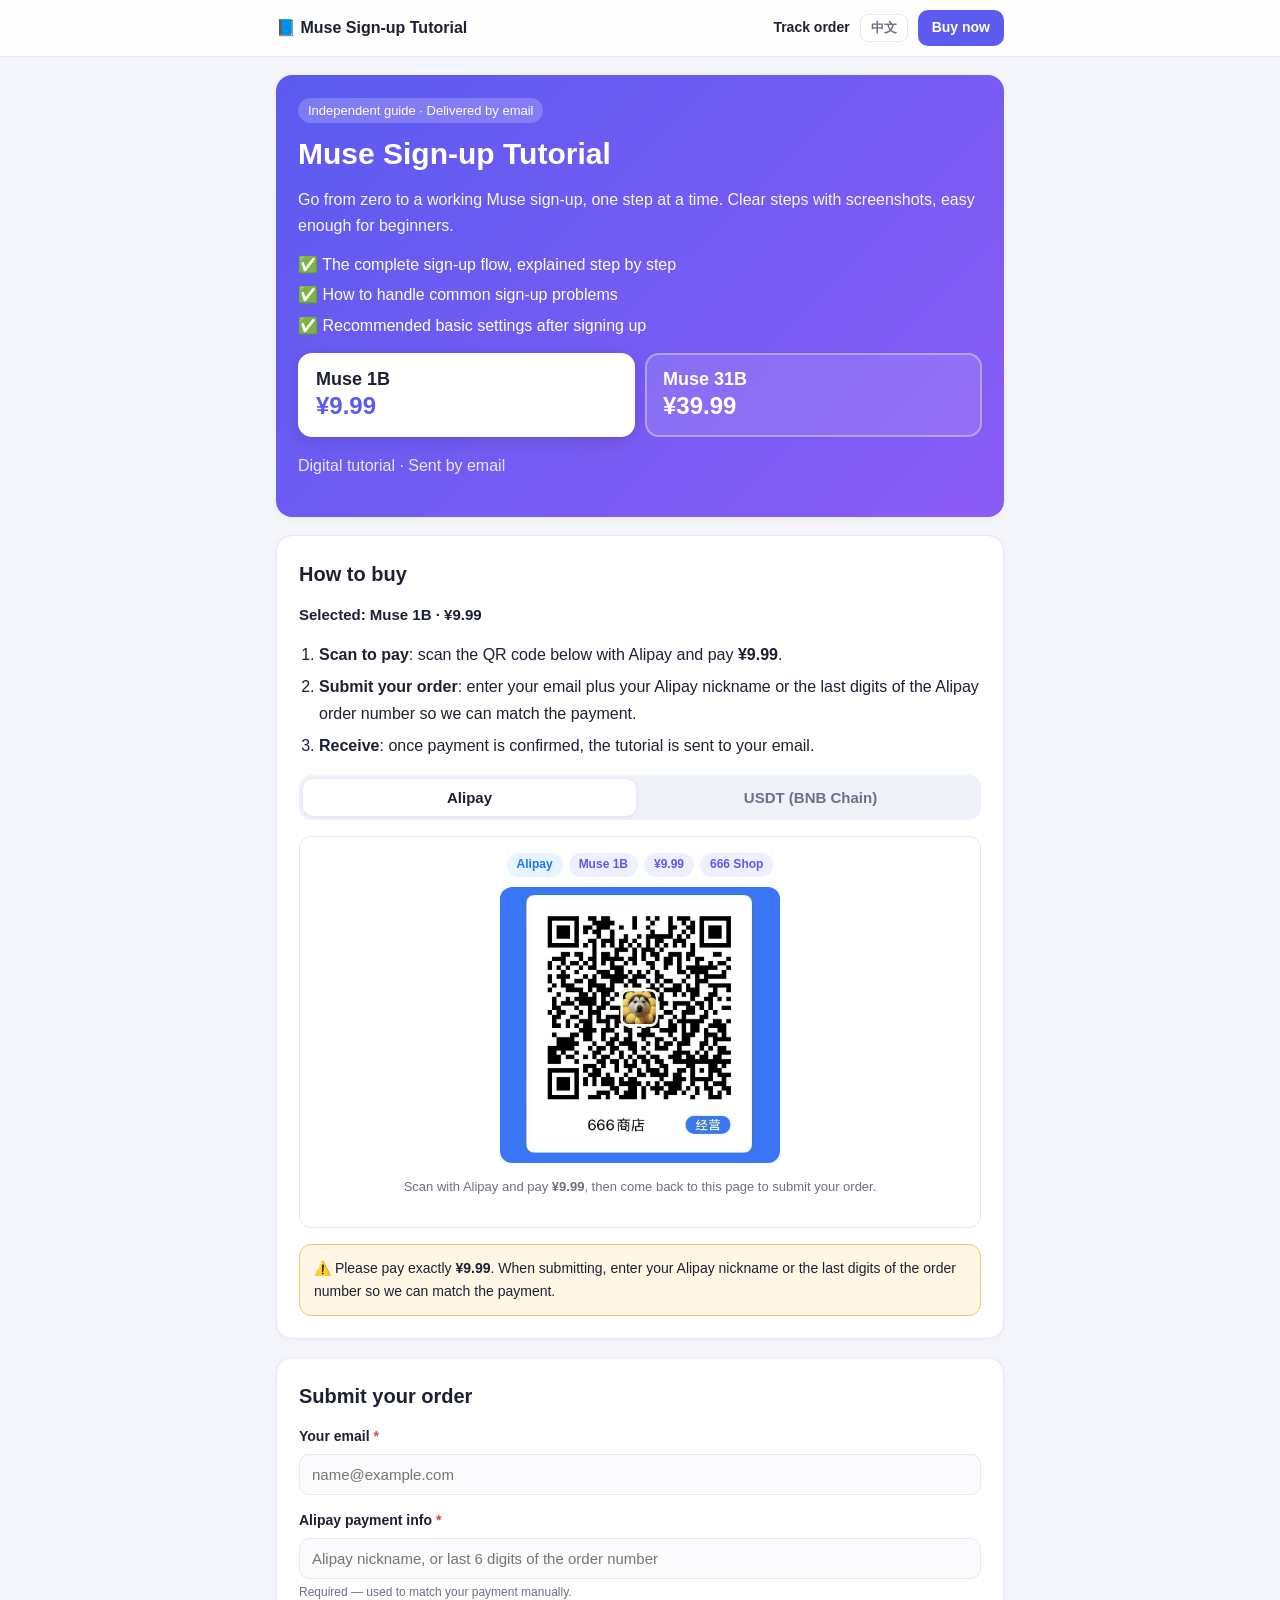
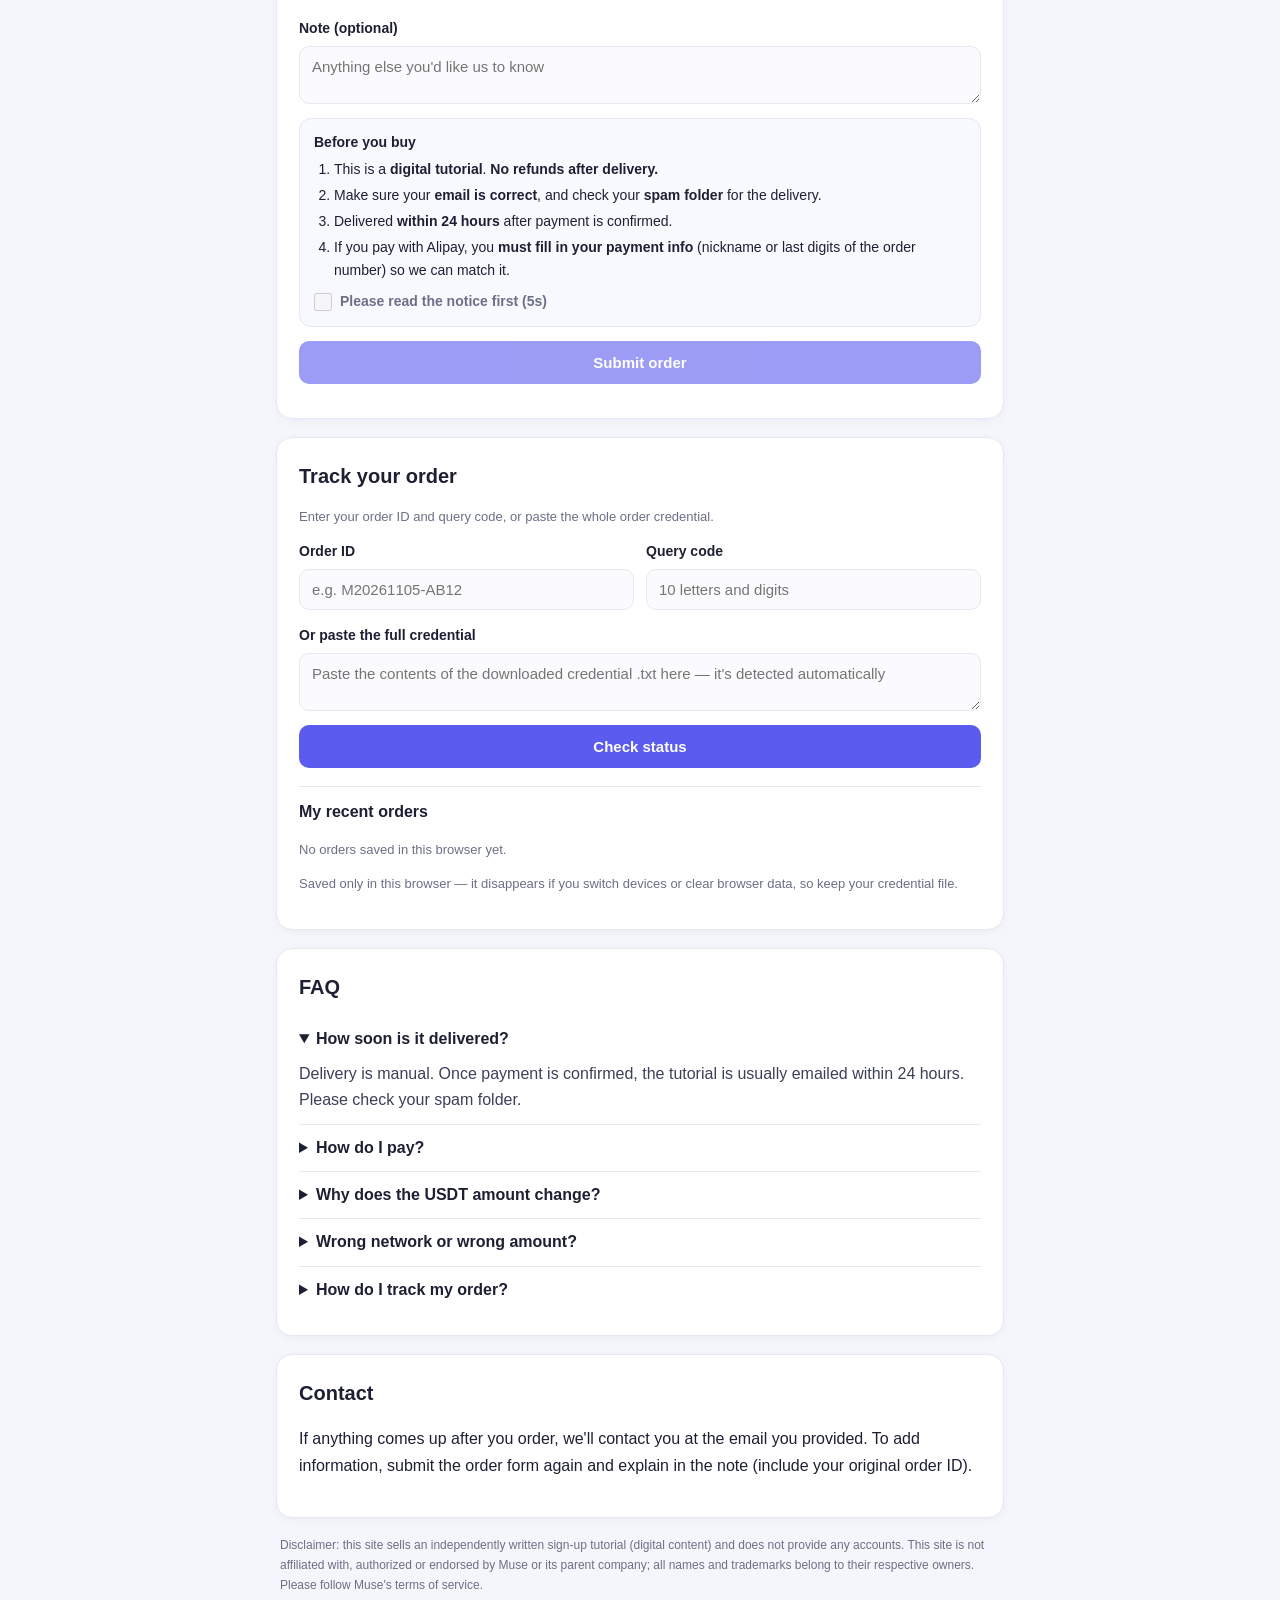
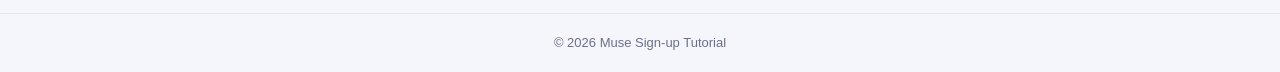
==== commit 8a02b298: "增加 Muse 1B 与 Muse 31B 两个商品 现有教程改为 Muse 1B（¥9.99），新增 Muse 31B（¥39.99）。买家先选商品，付款金额、核对弹窗、订单凭证和后台核验都按所选商" ====
--- a/all-in-one.html
+++ b/all-in-one.html
@@ -3,8 +3,8 @@
 <head>
 <meta charset="utf-8">
 <meta name="viewport" content="width=device-width,initial-scale=1">
-<title>Muse 注册教程 · ¥9.99</title>
-<meta name="description" content="一份图文并茂的 Muse 注册教程，手把手带你完成注册。支持支付宝与 USDT (BEP20) 付款，邮箱发货。">
+<title>Muse 注册教程 · Muse 1B / Muse 31B</title>
+<meta name="description" content="Muse 1B 与 Muse 31B 注册教程，图文步骤，支持支付宝与 USDT (BEP20) 付款，邮箱发货。">
 <style>
 :root{--bg:#f5f6fb;--card:#fff;--ink:#1d2033;--muted:#6b7086;--brand:#5b5bf0;--brand2:#8a5cf6;--line:#e6e8f2;--warn:#fff6e5;--warnline:#f3c66b;--ok:#13a36e;--err:#d64545}
 *{box-sizing:border-box}
@@ -105,6 +105,17 @@
 .modal-actions .btn{flex:1}
 body.noscroll{overflow:hidden}
 
+/* 商品选择 */
+.products{display:grid;grid-template-columns:1fr 1fr;gap:10px;margin:14px 0 8px}
+.product{appearance:none;border:2px solid rgba(255,255,255,.35);background:rgba(255,255,255,.12);color:#fff;border-radius:14px;padding:14px 16px;text-align:left;cursor:pointer;font-family:inherit;display:flex;flex-direction:column;gap:2px}
+.product:hover{background:rgba(255,255,255,.2)}
+.product.active{background:#fff;color:var(--ink);border-color:#fff;box-shadow:0 4px 16px rgba(0,0,0,.12)}
+.product-name{font-weight:800;font-size:18px}
+.product-price{font-weight:800;font-size:24px;line-height:1.2}
+.product.active .product-price{color:var(--brand)}
+.pick-note{font-weight:700;margin:0 0 14px;font-size:15px}
+@media(max-width:420px){.product{padding:12px}.product-name{font-size:16px}.product-price{font-size:20px}}
+
 </style>
 <link rel="icon" href="data:image/svg+xml,<svg xmlns='http://www.w3.org/2000/svg' viewBox='0 0 100 100'><text y='.9em' font-size='90'>📘</text></svg>">
 </head>
@@ -129,19 +140,30 @@
         <li data-i18n="hero.p2">✅ 注册中常见问题的处理思路</li>
         <li data-i18n="hero.p3">✅ 注册完成后的基础设置建议</li>
       </ul>
-      <div class="price-row"><span class="price">¥9.99</span><span class="muted" data-i18n="hero.priceNote">数字教程 · 邮箱发送</span></div>
+      <div class="products" id="products" role="radiogroup" aria-label="选择商品" data-i18n-aria="hero.pick">
+        <button type="button" class="product active" data-product="muse-1b" role="radio" aria-checked="true">
+          <span class="product-name">Muse 1B</span>
+          <span class="product-price">¥9.99</span>
+        </button>
+        <button type="button" class="product" data-product="muse-31b" role="radio" aria-checked="false">
+          <span class="product-name">Muse 31B</span>
+          <span class="product-price">¥39.99</span>
+        </button>
+      </div>
+      <p class="muted" data-i18n="hero.priceNote">数字教程 · 邮箱发送</p>
     </div>
   </section>
 
   <section id="buy" class="card">
     <h2 data-i18n="buy.title">购买步骤</h2>
+    <p class="pick-note" id="pickNote">当前商品：Muse 1B · ¥9.99</p>
     <ol class="steps" id="stepsUsdt">
       <li data-i18n-html="usdt.s1"><b>转账</b>：用支持 BNB Smart Chain 的钱包，向下方地址转入 <b class="amt-inline">…</b> USDT（BEP20）。</li>
       <li data-i18n-html="usdt.s2"><b>提交订单</b>：填写你的邮箱和转账的交易哈希（Tx Hash）。</li>
       <li data-i18n-html="usdt.s3"><b>收货</b>：确认到账后，教程会发送到你的邮箱。</li>
     </ol>
     <ol class="steps hidden" id="stepsAlipay">
-      <li data-i18n-html="ali.s1"><b>扫码付款</b>：用支付宝扫描下方二维码，支付 <b>¥9.99</b>。</li>
+      <li data-i18n-html="ali.s1"><b>扫码付款</b>：用支付宝扫描下方二维码，支付 <b class="price-cny">¥9.99</b>。</li>
       <li data-i18n-html="ali.s2"><b>提交订单</b>：填写你的邮箱，并备注付款人昵称或支付宝订单号后几位，方便核对。</li>
       <li data-i18n-html="ali.s3"><b>收货</b>：确认到账后，教程会发送到你的邮箱。</li>
     </ol>
@@ -153,11 +175,11 @@
 
     <div id="payAlipay" class="pay-panel">
       <div class="alipay-box">
-        <div class="net"><span class="chip alipay" data-i18n="chip.alipay">支付宝</span><span class="chip">¥9.99</span><span class="chip" data-i18n="chip.shop">666商店</span></div>
+        <div class="net"><span class="chip alipay" data-i18n="chip.alipay">支付宝</span><span class="chip product-label">Muse 1B</span><span class="chip price-cny">¥9.99</span><span class="chip" data-i18n="chip.shop">666商店</span></div>
         <img class="alipay-qr" src="[data-uri]" alt="支付宝收款二维码 · 666商店" data-i18n-alt="ali.qrAlt" width="320" height="315">
-        <p class="muted small" data-i18n-html="ali.hint">请用支付宝扫一扫支付 <b>¥9.99</b>。付款后回到本页提交订单。</p>
+        <p class="muted small" data-i18n-html="ali.hint">请用支付宝扫一扫支付 <b class="price-cny">¥9.99</b>。付款后回到本页提交订单。</p>
       </div>
-      <div class="warn" data-i18n-html="ali.warn">⚠️ 请按金额 <b>¥9.99</b> 付款。提交订单时请填写支付宝昵称或订单号后几位，方便我们核对到账。</div>
+      <div class="warn" data-i18n-html="ali.warn">⚠️ 请按金额 <b class="price-cny">¥9.99</b> 付款。提交订单时请填写支付宝昵称或订单号后几位，方便我们核对到账。</div>
     </div>
 
     <div id="payUsdt" class="pay-panel hidden">
@@ -2572,7 +2594,11 @@
 <script>
 // 公开配置（不含任何密钥）。订单内容在浏览器端用公钥加密后发送，只有店主的私有仓库能解密。
 window.SHOP_CONFIG = {
-  priceCny: 9.99,
+  products: [
+    { id: "muse-1b", name: "Muse 1B", priceCny: 9.99 },
+    { id: "muse-31b", name: "Muse 31B", priceCny: 39.99 }
+  ],
+  defaultProduct: "muse-1b",
   fallbackRate: 6.67,          // 1 USDT ≈ ? CNY，实时汇率获取失败时使用
   address: "0x7009219ea689a101aaf6a8e8284f83d5a688d0c8",
   usdtContract: "0x55d398326f99059fF775485246999027B3197955", // BSC-USD (BEP20), 18 decimals
@@ -2591,26 +2617,26 @@
   "use strict";
   var D = {
     zh: {
-      "doc.title": "Muse 注册教程 · ¥9.99",
-      "doc.desc": "一份图文并茂的 Muse 注册教程，手把手带你完成注册。支持支付宝与 USDT (BEP20) 付款，邮箱发货。",
+      "doc.title": "Muse 注册教程 · Muse 1B / Muse 31B",
+      "doc.desc": "Muse 1B 与 Muse 31B 注册教程，图文步骤，支持支付宝与 USDT (BEP20) 付款，邮箱发货。",
       "nav.lookup": "查询订单", "nav.buy": "立即购买", "nav.lang": "EN", "nav.langTitle": "Switch to English",
       "logo": "📘 Muse 注册教程",
-      "hero.tag": "独立教程 · 邮箱发货", "hero.title": "Muse 注册教程",
+      "hero.tag": "独立教程 · 邮箱发货", "hero.title": "Muse 注册教程", "hero.pick": "选择商品",
       "hero.lead": "从零开始，一步一步带你完成 Muse 的注册。步骤清晰、图文对照，新手也能照着做。",
       "hero.p1": "✅ 完整注册流程，按步骤讲清楚", "hero.p2": "✅ 注册中常见问题的处理思路", "hero.p3": "✅ 注册完成后的基础设置建议",
       "hero.priceNote": "数字教程 · 邮箱发送",
-      "buy.title": "购买步骤",
+      "buy.title": "购买步骤", "buy.selected": "当前商品：{name} · ¥{price}",
       "usdt.s1": "<b>转账</b>：用支持 BNB Smart Chain 的钱包，向下方地址转入 <b class=\"amt-inline\">…</b> USDT（BEP20）。",
       "usdt.s2": "<b>提交订单</b>：填写你的邮箱和转账的交易哈希（Tx Hash）。",
       "usdt.s3": "<b>收货</b>：确认到账后，教程会发送到你的邮箱。",
-      "ali.s1": "<b>扫码付款</b>：用支付宝扫描下方二维码，支付 <b>¥9.99</b>。",
+      "ali.s1": "<b>扫码付款</b>：用支付宝扫描下方二维码，支付 <b class=\"price-cny\">¥9.99</b>。",
       "ali.s2": "<b>提交订单</b>：填写你的邮箱，并备注付款人昵称或支付宝订单号后几位，方便核对。",
       "ali.s3": "<b>收货</b>：确认到账后，教程会发送到你的邮箱。",
       "tabs.label": "支付方式", "tab.alipay": "支付宝", "tab.usdt": "USDT（币安链）",
       "chip.alipay": "支付宝", "chip.shop": "666商店",
       "ali.qrAlt": "支付宝收款二维码 · 666商店",
-      "ali.hint": "请用支付宝扫一扫支付 <b>¥9.99</b>。付款后回到本页提交订单。",
-      "ali.warn": "⚠️ 请按金额 <b>¥9.99</b> 付款。提交订单时请填写支付宝昵称或订单号后几位，方便我们核对到账。",
+      "ali.hint": "请用支付宝扫一扫支付 <b class=\"price-cny\">¥9.99</b>。付款后回到本页提交订单。",
+      "ali.warn": "⚠️ 请按金额 <b class=\"price-cny\">¥9.99</b> 付款。提交订单时请填写支付宝昵称或订单号后几位，方便我们核对到账。",
       "usdt.due": "应付金额", "usdt.rateLoading": "正在获取实时汇率…",
       "usdt.qrLabel": "收款地址二维码", "usdt.copy": "复制地址",
       "usdt.copied": "✓ 地址已复制", "usdt.copyFail": "复制失败，请长按地址手动复制", "usdt.qrFail": "二维码生成失败，请直接复制地址",
@@ -2637,16 +2663,16 @@
       "err.net": "提交失败，请检查网络后重试。",
       "chk.found": "链上已查到你的转账（{paid} USDT）。", "chk.under": "链上查到转账 {paid} USDT，少于应付金额，可能需要补差额。",
       "chk.pending": "交易暂未在链上查到，可能仍在确认中，我们会再次核对。",
-      "cf.title": "请核对订单信息", "cf.method": "支付方式", "cf.amount": "金额", "cf.email": "收货邮箱",
+      "cf.title": "请核对订单信息", "cf.product": "商品", "cf.method": "支付方式", "cf.amount": "金额", "cf.email": "收货邮箱",
       "cf.tx": "交易哈希", "cf.ali": "支付宝付款信息", "cf.note": "备注", "cf.chk": "链上预查",
       "cf.tip": "邮箱写错将无法收到教程，请仔细核对。", "cf.back": "返回修改", "cf.ok": "确认提交",
       "m.alipay": "支付宝", "m.usdt": "USDT（BEP20）",
       "ok.title": "✓ 订单已提交", "ok.id": "订单号", "ok.code": "查询口令",
       "ok.saved": "已自动下载订单凭证，并保存在本浏览器的“我的最近订单”里。请妥善保存订单号和查询口令。",
-      "ok.ali": "支付方式：支付宝。我们会按你填写的付款信息人工核对 ¥9.99 到账。",
+      "ok.ali": "支付方式：支付宝。我们会按你填写的付款信息人工核对 ¥{price} 到账。",
       "ok.ship": "确认到账后，教程会发送到 <b>{email}</b>，一般 24 小时内。",
       "ok.download": "再次下载凭证", "ok.lookup": "查询这个订单",
-      "cred.title": "Muse 注册教程 · 订单凭证", "cred.id": "订单号", "cred.code": "查询口令", "cred.method": "支付方式",
+      "cred.title": "Muse 注册教程 · 订单凭证", "cred.id": "订单号", "cred.code": "查询口令", "cred.product": "商品", "cred.method": "支付方式",
       "cred.amount": "金额", "cred.time": "下单时间", "cred.url": "查询地址",
       "cred.note": "说明：本凭证仅用于查询订单状态，不是教程本身；教程会发送到你填写的邮箱。查询口令请勿告诉他人。",
       "lk.title": "查询订单",
@@ -2667,9 +2693,9 @@
       "lk.check": "查询", "lk.remove": "删除", "lk.removeAsk": "从本浏览器删除这条订单记录？（不影响订单本身）",
       "faq.title": "常见问题",
       "faq.q1": "多久发货？", "faq.a1": "人工发货。确认到账后，一般在 24 小时内把教程发到你填写的邮箱。请留意垃圾邮件箱。",
-      "faq.q2": "如何付款？", "faq.a2": "可选支付宝扫码支付 ¥9.99，或使用支持 BNB Smart Chain 的钱包转 USDT（BSC / BEP20）。付款后回到本页提交订单。",
-      "faq.q3": "USDT 金额为什么会变？", "faq.a3": "售价固定为 ¥9.99，USDT 数量按实时汇率换算并向上取整到 0.01。请以页面显示的数量为准。",
-      "faq.q4": "转错网络或金额不对怎么办？", "faq.a4": "非 BEP20 网络的 USDT 转账无法到账，请务必核对网络。金额不足的订单不会发货，可在备注里说明后补差额。支付宝请按 ¥9.99 付款。",
+      "faq.q2": "如何付款？", "faq.a2": "可选支付宝扫码支付（Muse 1B ¥9.99，Muse 31B ¥39.99），或使用支持 BNB Smart Chain 的钱包转 USDT（BSC / BEP20）。付款后回到本页提交订单。",
+      "faq.q3": "USDT 金额为什么会变？", "faq.a3": "售价以所选商品为准（Muse 1B ¥9.99，Muse 31B ¥39.99），USDT 数量按实时汇率换算并向上取整到 0.01。请以页面显示的数量为准。",
+      "faq.q4": "转错网络或金额不对怎么办？", "faq.a4": "非 BEP20 网络的 USDT 转账无法到账，请务必核对网络。金额不足的订单不会发货，可在备注里说明后补差额。支付宝请按页面显示的金额付款。",
       "faq.q5": "怎么查订单进度？", "faq.a5": "提交订单后会自动下载一份订单凭证，里面有订单号和查询口令。在本页“查询订单”里输入即可查看：待确认、已收款或已发货。",
       "contact.title": "联系方式",
       "contact.body": "提交订单后，如有任何问题，我们会通过你留下的邮箱联系你。需要补充信息时，可以重新提交一次订单并在备注中说明（附上原订单号）。",
@@ -2677,26 +2703,26 @@
       "foot": "Muse 注册教程"
     },
     en: {
-      "doc.title": "Muse Sign-up Tutorial · ¥9.99",
-      "doc.desc": "An illustrated, step-by-step tutorial for signing up for Muse. Pay with Alipay or USDT (BEP20); delivered by email.",
+      "doc.title": "Muse Sign-up Tutorial · Muse 1B / Muse 31B",
+      "doc.desc": "Sign-up tutorials for Muse 1B and Muse 31B, with illustrated steps. Pay with Alipay or USDT (BEP20); delivered by email.",
       "nav.lookup": "Track order", "nav.buy": "Buy now", "nav.lang": "中文", "nav.langTitle": "切换到中文",
       "logo": "📘 Muse Sign-up Tutorial",
-      "hero.tag": "Independent guide · Delivered by email", "hero.title": "Muse Sign-up Tutorial",
+      "hero.tag": "Independent guide · Delivered by email", "hero.title": "Muse Sign-up Tutorial", "hero.pick": "Choose a tutorial",
       "hero.lead": "Go from zero to a working Muse sign-up, one step at a time. Clear steps with screenshots, easy enough for beginners.",
       "hero.p1": "✅ The complete sign-up flow, explained step by step", "hero.p2": "✅ How to handle common sign-up problems", "hero.p3": "✅ Recommended basic settings after signing up",
       "hero.priceNote": "Digital tutorial · Sent by email",
-      "buy.title": "How to buy",
+      "buy.title": "How to buy", "buy.selected": "Selected: {name} · ¥{price}",
       "usdt.s1": "<b>Transfer</b>: using a wallet that supports BNB Smart Chain, send <b class=\"amt-inline\">…</b> USDT (BEP20) to the address below.",
       "usdt.s2": "<b>Submit your order</b>: enter your email and the transaction hash (Tx Hash).",
       "usdt.s3": "<b>Receive</b>: once payment is confirmed, the tutorial is sent to your email.",
-      "ali.s1": "<b>Scan to pay</b>: scan the QR code below with Alipay and pay <b>¥9.99</b>.",
+      "ali.s1": "<b>Scan to pay</b>: scan the QR code below with Alipay and pay <b class=\"price-cny\">¥9.99</b>.",
       "ali.s2": "<b>Submit your order</b>: enter your email plus your Alipay nickname or the last digits of the Alipay order number so we can match the payment.",
       "ali.s3": "<b>Receive</b>: once payment is confirmed, the tutorial is sent to your email.",
       "tabs.label": "Payment method", "tab.alipay": "Alipay", "tab.usdt": "USDT (BNB Chain)",
       "chip.alipay": "Alipay", "chip.shop": "666 Shop",
       "ali.qrAlt": "Alipay payment QR code · 666 Shop",
-      "ali.hint": "Scan with Alipay and pay <b>¥9.99</b>, then come back to this page to submit your order.",
-      "ali.warn": "⚠️ Please pay exactly <b>¥9.99</b>. When submitting, enter your Alipay nickname or the last digits of the order number so we can match the payment.",
+      "ali.hint": "Scan with Alipay and pay <b class=\"price-cny\">¥9.99</b>, then come back to this page to submit your order.",
+      "ali.warn": "⚠️ Please pay exactly <b class=\"price-cny\">¥9.99</b>. When submitting, enter your Alipay nickname or the last digits of the order number so we can match the payment.",
       "usdt.due": "Amount due", "usdt.rateLoading": "Fetching live exchange rate…",
       "usdt.qrLabel": "Receiving address QR code", "usdt.copy": "Copy address",
       "usdt.copied": "✓ Address copied", "usdt.copyFail": "Copy failed — long-press the address to copy it", "usdt.qrFail": "QR code failed to load — please copy the address",
@@ -2723,16 +2749,16 @@
       "err.net": "Submission failed. Please check your connection and try again.",
       "chk.found": "Your transfer was found on-chain ({paid} USDT).", "chk.under": "Found a transfer of {paid} USDT on-chain, which is less than the amount due — you may need to top up.",
       "chk.pending": "The transaction isn't on-chain yet (it may still be confirming). We'll check it again.",
-      "cf.title": "Please confirm your order", "cf.method": "Payment method", "cf.amount": "Amount", "cf.email": "Delivery email",
+      "cf.title": "Please confirm your order", "cf.product": "Item", "cf.method": "Payment method", "cf.amount": "Amount", "cf.email": "Delivery email",
       "cf.tx": "Transaction hash", "cf.ali": "Alipay payment info", "cf.note": "Note", "cf.chk": "On-chain pre-check",
       "cf.tip": "If the email is wrong you won't receive the tutorial — please double-check.", "cf.back": "Go back", "cf.ok": "Confirm & submit",
       "m.alipay": "Alipay", "m.usdt": "USDT (BEP20)",
       "ok.title": "✓ Order submitted", "ok.id": "Order ID", "ok.code": "Query code",
       "ok.saved": "Your order credential was downloaded and saved under “My recent orders” in this browser. Keep the order ID and query code safe.",
-      "ok.ali": "Payment: Alipay. We'll manually match the ¥9.99 payment using the info you provided.",
+      "ok.ali": "Payment: Alipay. We'll manually match the ¥{price} payment using the info you provided.",
       "ok.ship": "Once payment is confirmed, the tutorial will be sent to <b>{email}</b>, usually within 24 hours.",
       "ok.download": "Download credential again", "ok.lookup": "Track this order",
-      "cred.title": "Muse Sign-up Tutorial · Order credential", "cred.id": "Order ID", "cred.code": "Query code", "cred.method": "Payment",
+      "cred.title": "Muse Sign-up Tutorial · Order credential", "cred.id": "Order ID", "cred.code": "Query code", "cred.product": "Item", "cred.method": "Payment",
       "cred.amount": "Amount", "cred.time": "Created", "cred.url": "Track at",
       "cred.note": "Note: this credential is only for checking your order status — it is not the tutorial itself; the tutorial is sent to your email. Don't share your query code.",
       "lk.title": "Track your order",
@@ -2753,9 +2779,9 @@
       "lk.check": "Check", "lk.remove": "Remove", "lk.removeAsk": "Remove this order from this browser? (The order itself is not affected.)",
       "faq.title": "FAQ",
       "faq.q1": "How soon is it delivered?", "faq.a1": "Delivery is manual. Once payment is confirmed, the tutorial is usually emailed within 24 hours. Please check your spam folder.",
-      "faq.q2": "How do I pay?", "faq.a2": "Scan the Alipay QR code and pay ¥9.99, or send USDT (BSC / BEP20) from a wallet that supports BNB Smart Chain. Then return to this page to submit your order.",
-      "faq.q3": "Why does the USDT amount change?", "faq.a3": "The price is fixed at ¥9.99; the USDT amount is converted at the live rate and rounded up to 0.01. Please pay the amount shown on the page.",
-      "faq.q4": "Wrong network or wrong amount?", "faq.a4": "USDT sent on networks other than BEP20 cannot be received, so please check the network. Underpaid orders won't ship — explain in the note and top up the difference. For Alipay, please pay ¥9.99.",
+      "faq.q2": "How do I pay?", "faq.a2": "Scan the Alipay QR code and pay the price of the tutorial you chose (Muse 1B ¥9.99, Muse 31B ¥39.99), or send USDT (BSC / BEP20) from a wallet that supports BNB Smart Chain. Then return to this page to submit your order.",
+      "faq.q3": "Why does the USDT amount change?", "faq.a3": "The price depends on the tutorial you choose (Muse 1B ¥9.99, Muse 31B ¥39.99). The USDT amount is converted at the live rate and rounded up to 0.01. Please pay the amount shown on the page.",
+      "faq.q4": "Wrong network or wrong amount?", "faq.a4": "USDT sent on networks other than BEP20 cannot be received, so please check the network. Underpaid orders won't ship — explain in the note and top up the difference. For Alipay, please pay the amount shown on the page.",
       "faq.q5": "How do I track my order?", "faq.a5": "After submitting, an order credential with your order ID and query code is downloaded automatically. Enter them under “Track your order” to see whether it's pending, paid or delivered.",
       "contact.title": "Contact",
       "contact.body": "If anything comes up after you order, we'll contact you at the email you provided. To add information, submit the order form again and explain in the note (include your original order ID).",
@@ -2863,7 +2889,24 @@
   "use strict";
   var C = window.SHOP_CONFIG, I = window.I18N, L = window.MuseLookup, t = I.t;
   var $ = function (id) { return document.getElementById(id); };
-  var state = { rate: C.fallbackRate, usdt: null, rateSource: "fallback", method: "alipay", agreed: false, pending: null };
+  var state = { rate: C.fallbackRate, usdt: null, rateSource: "fallback", method: "alipay", agreed: false, pending: null, productId: C.defaultProduct };
+  function productById(id) {
+    var list = C.products || [];
+    for (var i = 0; i < list.length; i++) if (list[i].id === id) return list[i];
+    return list[0];
+  }
+  function currentProduct() { return productById(state.productId); }
+  function setProduct(id) {
+    var p = productById(id);
+    if (!p) return;
+    state.productId = p.id;
+    Array.prototype.forEach.call(document.querySelectorAll(".product"), function (btn) {
+      var on = btn.getAttribute("data-product") === p.id;
+      btn.classList.toggle("active", on);
+      btn.setAttribute("aria-checked", on ? "true" : "false");
+    });
+    render();
+  }
   var RECENT_KEY = "museOrders";
 
   $("yr").textContent = new Date().getFullYear();
@@ -2936,12 +2979,17 @@
   function sane(r) { return typeof r === "number" && r > 4 && r < 12; }
   var rateLoaded = false;
   function render() {
-    var usdt = Math.ceil((C.priceCny / state.rate) * 100 - 1e-9) / 100;
+    var p = currentProduct();
+    var price = p.priceCny;
+    var usdt = Math.ceil((price / state.rate) * 100 - 1e-9) / 100;
     state.usdt = usdt.toFixed(2);
     $("usdt").textContent = state.usdt;
     Array.prototype.forEach.call(document.querySelectorAll(".amt-inline"), function (el) { el.textContent = state.usdt; });
+    Array.prototype.forEach.call(document.querySelectorAll(".price-cny"), function (el) { el.textContent = "¥" + price; });
+    Array.prototype.forEach.call(document.querySelectorAll(".product-label"), function (el) { el.textContent = p.name; });
+    if ($("pickNote")) $("pickNote").textContent = t("buy.selected", { name: p.name, price: price });
     $("rateNote").textContent = rateLoaded
-      ? t("rate.note", { price: C.priceCny, rate: state.rate.toFixed(4), src: t("rate." + state.rateSource) })
+      ? t("rate.note", { price: price, rate: state.rate.toFixed(4), src: t("rate." + state.rateSource) })
       : t("usdt.rateLoading");
   }
   onLang(render);
@@ -3046,7 +3094,8 @@
   }
   function renderConfirm() {
     var o = state.pending; if (!o) return;
-    var rows = [[t("cf.method"), methodName(o.method)],
+    var rows = [[t("cf.product"), o.productName || ""],
+      [t("cf.method"), methodName(o.method)],
       [t("cf.amount"), o.method === "alipay" ? "¥" + o.priceCny : o.quotedUsdt + " USDT (≈ ¥" + o.priceCny + ")"],
       [t("cf.email"), o.email]];
     if (o.method === "alipay") rows.push([t("cf.ali"), o.alipayInfo]);
@@ -3067,6 +3116,7 @@
     var line = function (k, v) { return zh[k] + " " + en[k] + ": " + v; };
     return [zh["cred.title"], en["cred.title"], "",
       line("cred.id", r.id), line("cred.code", r.code),
+      line("cred.product", r.productName || ""),
       line("cred.method", (r.method === "alipay" ? zh["m.alipay"] + " / " + en["m.alipay"] : "USDT (BEP20)")),
       line("cred.amount", r.method === "alipay" ? "¥" + r.priceCny : r.quotedUsdt + " USDT (≈ ¥" + r.priceCny + ")"),
       line("cred.time", new Date(r.createdAt).toLocaleString("zh-CN", { timeZone: "Asia/Shanghai", hour12: false }) + " (北京时间 Beijing time)"),
@@ -3095,7 +3145,7 @@
     if (!a.length) { el.innerHTML = '<p class="muted small">' + esc(t("lk.recentEmpty")) + "</p>"; return; }
     el.innerHTML = a.map(function (r, i) {
       var st = recentStatus[r.id];
-      return '<div class="recent-item"><div class="ri-main"><b>' + esc(r.id) + '</b><span class="muted small">' + esc(methodName(r.method)) + " · " + esc(fmtTime(r.createdAt)) + "</span>" +
+      return '<div class="recent-item"><div class="ri-main"><b>' + esc(r.id) + '</b><span class="muted small">' + esc((r.productName ? r.productName + " · " : "") + methodName(r.method)) + " · " + esc(fmtTime(r.createdAt)) + "</span>" +
         (st ? '<span class="ri-status st-' + esc(st.kind === "found" ? st.status : st.kind) + '">' + esc(statusLine(st)) + "</span>" : "") +
         '</div><div class="ri-actions"><button type="button" class="btn small" data-act="check" data-i="' + i + '">' + esc(t("lk.check")) + '</button>' +
         '<button type="button" class="btn small ghost" data-act="dl" data-i="' + i + '" title="' + esc(t("ok.download")) + '">⬇︎</button>' +
@@ -3148,12 +3198,12 @@
       return withTimeout(fetch(C.orderEndpoint, { method: "POST", body: body }), 10000);
     }).then(function (r) {
       if (!r.ok) throw new Error("HTTP " + r.status);
-      var rec = { id: o.id, code: o.queryCode, method: o.method, priceCny: o.priceCny, quotedUsdt: o.quotedUsdt, createdAt: o.createdAt };
+      var rec = { id: o.id, code: o.queryCode, method: o.method, productId: o.productId, productName: o.productName, priceCny: o.priceCny, quotedUsdt: o.quotedUsdt, createdAt: o.createdAt };
       addRecent(rec);
       download(rec);
       $("orderForm").reset(); state.agreed = false;
       setMethod(o.method); // 会清空提示，所以放在显示成功信息之前
-      var email = o.email, extra = o.method === "alipay" ? function () { return esc(t("ok.ali")); } : function () { return esc(chkText(o)); };
+      var email = o.email, extra = o.method === "alipay" ? function () { return esc(t("ok.ali", { price: o.priceCny })); } : function () { return esc(chkText(o)); };
       msg(function () {
         return "<b>" + esc(t("ok.title")) + "</b>" +
           '<div class="cred"><div>' + esc(t("ok.id")) + colon() + "<b>" + esc(o.id) + "</b></div><div>" + esc(t("ok.code")) + colon() + "<b class=\"mono\">" + esc(o.queryCode) + "</b></div></div>" +
@@ -3179,7 +3229,8 @@
     var email = $("email").value.trim(), note = $("note").value.trim(), method = state.method;
     if (!/^[^\s@]+@[^\s@]+\.[^\s@]{2,}$/.test(email)) return msgKey("err.email", "err");
     if (!state.agreed || waitLeft > 0) return msgKey("err.agree", "err");
-    var base = { id: orderId(), queryCode: L.newCode(10), email: email, note: note, priceCny: C.priceCny, createdAt: new Date().toISOString() };
+    var prod = currentProduct();
+    var base = { id: orderId(), queryCode: L.newCode(10), email: email, note: note, productId: prod.id, productName: prod.name, priceCny: prod.priceCny, createdAt: new Date().toISOString() };
 
     if (method === "alipay") {
       var info = $("alipayInfo").value.trim();
@@ -3205,6 +3256,10 @@
 
   // ---------- 启动 ----------
   I.apply();
+  Array.prototype.forEach.call(document.querySelectorAll(".product"), function (btn) {
+    btn.addEventListener("click", function () { setProduct(btn.getAttribute("data-product")); });
+  });
+  setProduct(state.productId || C.defaultProduct);
   setMethod("alipay");
   render(); renderAgree(); renderRecent();
   if (!qrOk) $("qr").textContent = t("usdt.qrFail");
